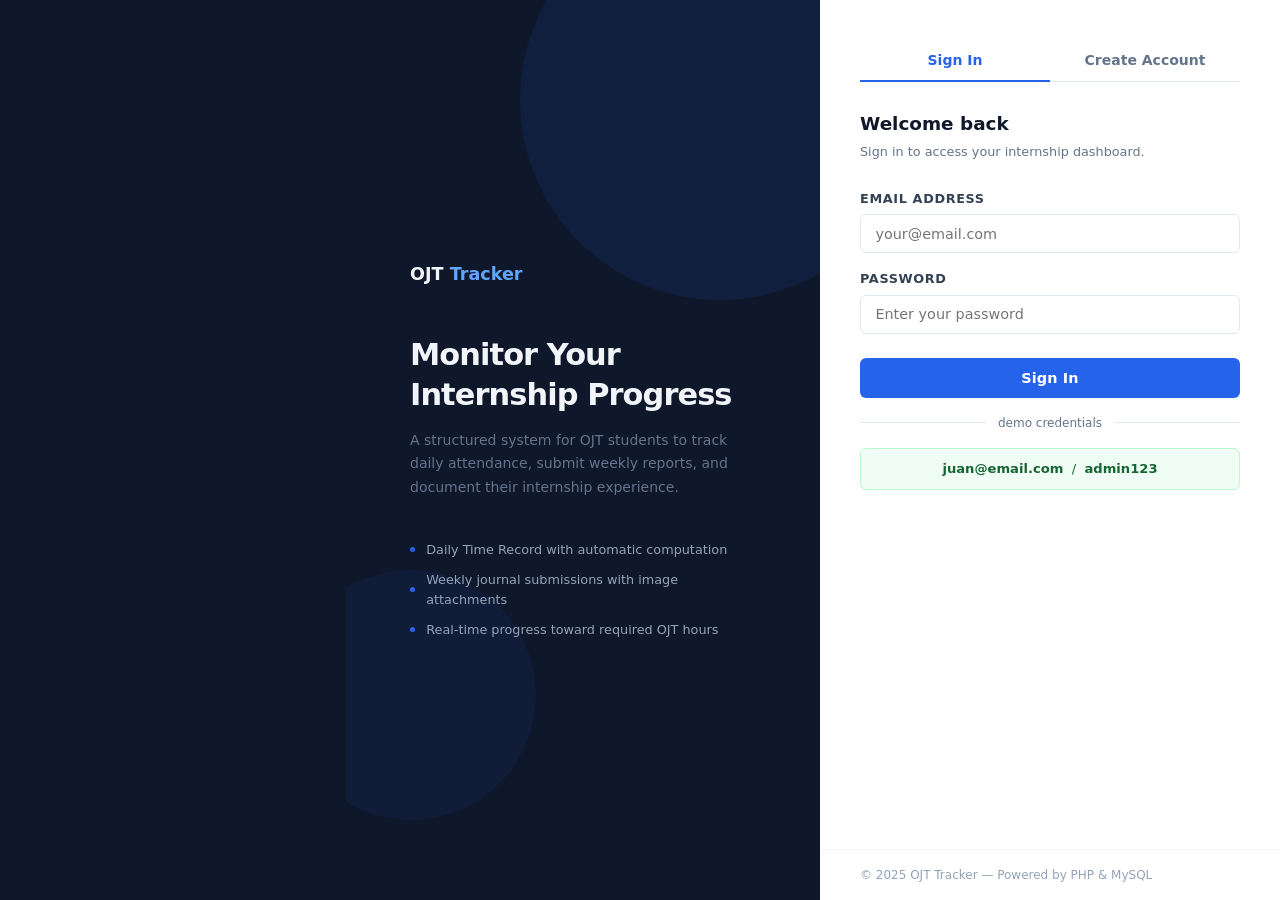
==== frontend/dashboard.html @ 7eb18fa3 "Initial commit" ====
<!DOCTYPE html>
<html lang="en">
<head>
  <meta charset="UTF-8"/>
  <meta name="viewport" content="width=device-width, initial-scale=1.0"/>
  <title>OJT Tracker — Dashboard</title>
  <link rel="stylesheet" href="css/style.css"/>
</head>
<body>

<div class="sidebar-overlay" id="sidebar-overlay" onclick="closeSidebar()"></div>
<div class="topbar">
  <span class="topbar-logo">OJT Tracker</span>
  <button class="hamburger" onclick="openSidebar()">&#9776;</button>
</div>

<div class="layout">
  <aside class="sidebar" id="sidebar">
    <div class="sidebar-logo">OJT <span>Tracker</span></div>

    <div class="nav-section-label">Main Menu</div>
    <nav>
      <a href="dashboard.html" class="nav-link active">
        <svg class="nav-icon-svg" viewBox="0 0 24 24"><rect x="3" y="3" width="7" height="7"/><rect x="14" y="3" width="7" height="7"/><rect x="14" y="14" width="7" height="7"/><rect x="3" y="14" width="7" height="7"/></svg>
        Dashboard
      </a>
      <a href="dtr.html" class="nav-link">
        <svg class="nav-icon-svg" viewBox="0 0 24 24"><circle cx="12" cy="12" r="9"/><polyline points="12 7 12 12 15.5 12"/></svg>
        Daily Time Record
      </a>
      <a href="reports.html" class="nav-link">
        <svg class="nav-icon-svg" viewBox="0 0 24 24"><path d="M14 2H6a2 2 0 0 0-2 2v16a2 2 0 0 0 2 2h12a2 2 0 0 0 2-2V8z"/><polyline points="14 2 14 8 20 8"/><line x1="16" y1="13" x2="8" y2="13"/><line x1="16" y1="17" x2="8" y2="17"/></svg>
        Weekly Reports
      </a>
    </nav>

    <div class="nav-section-label" style="margin-top:0.5rem;">Account</div>
    <nav>
      <a href="settings.html" class="nav-link">
        <svg class="nav-icon-svg" viewBox="0 0 24 24"><circle cx="12" cy="12" r="3"/><path d="M19.4 15a1.65 1.65 0 0 0 .33 1.82l.06.06a2 2 0 0 1-2.83 2.83l-.06-.06a1.65 1.65 0 0 0-1.82-.33 1.65 1.65 0 0 0-1 1.51V21a2 2 0 0 1-4 0v-.09A1.65 1.65 0 0 0 9 19.4a1.65 1.65 0 0 0-1.82.33l-.06.06a2 2 0 0 1-2.83-2.83l.06-.06A1.65 1.65 0 0 0 4.68 15a1.65 1.65 0 0 0-1.51-1H3a2 2 0 0 1 0-4h.09A1.65 1.65 0 0 0 4.6 9a1.65 1.65 0 0 0-.33-1.82l-.06-.06a2 2 0 0 1 2.83-2.83l.06.06A1.65 1.65 0 0 0 9 4.68a1.65 1.65 0 0 0 1-1.51V3a2 2 0 0 1 4 0v.09a1.65 1.65 0 0 0 1 1.51 1.65 1.65 0 0 0 1.82-.33l.06-.06a2 2 0 0 1 2.83 2.83l-.06.06A1.65 1.65 0 0 0 19.4 9a1.65 1.65 0 0 0 1.51 1H21a2 2 0 0 1 0 4h-.09a1.65 1.65 0 0 0-1.51 1z"/></svg>
        Settings
      </a>
    </nav>

    <div class="sidebar-footer">
      <div class="sidebar-user">
        <div class="sidebar-avatar" id="sidebar-avatar">J</div>
        <div class="sidebar-user-info">
          <div class="sidebar-user-name" id="sidebar-name">Loading...</div>
          <div class="sidebar-user-role">OJT Student</div>
        </div>
      </div>
      <button class="btn btn-ghost btn-sm full-width" onclick="logoutUser()">Sign Out</button>
    </div>
  </aside>

  <main class="main">
    <div class="page-header">
      <div class="page-header-left">
        <div class="breadcrumb">Home <span class="breadcrumb-sep"> / </span><span>Dashboard</span></div>
        <h1>Dashboard</h1>
        <p>Welcome back, <span id="dash-name"></span>. Here is your internship overview.</p>
      </div>
    </div>

    <div class="cards-grid">
      <div class="card stat-card stat-card-1">
        <div class="stat-icon-wrap stat-icon-1">
          <svg width="18" height="18" viewBox="0 0 24 24" fill="none" stroke="currentColor" stroke-width="2" stroke-linecap="round" stroke-linejoin="round"><path d="M3 9l9-7 9 7v11a2 2 0 0 1-2 2H5a2 2 0 0 1-2-2z"/><polyline points="9 22 9 12 15 12 15 22"/></svg>
        </div>
        <div class="stat-label">Company</div>
        <div class="stat-value" id="dash-company" style="font-size:0.95rem; margin-top:0.15rem; font-weight:600;">—</div>
      </div>
      <div class="card stat-card stat-card-2">
        <div class="stat-icon-wrap stat-icon-2">
          <svg width="18" height="18" viewBox="0 0 24 24" fill="none" stroke="currentColor" stroke-width="2" stroke-linecap="round" stroke-linejoin="round"><circle cx="12" cy="12" r="9"/><polyline points="12 7 12 12 15.5 12"/></svg>
        </div>
        <div class="stat-label">Hours Rendered</div>
        <div class="stat-value" id="dash-hours">0</div>
        <div class="stat-sub">hours completed</div>
      </div>
      <div class="card stat-card stat-card-3">
        <div class="stat-icon-wrap stat-icon-3">
          <svg width="18" height="18" viewBox="0 0 24 24" fill="none" stroke="currentColor" stroke-width="2" stroke-linecap="round" stroke-linejoin="round"><path d="M22 11.08V12a10 10 0 1 1-5.93-9.14"/><polyline points="22 4 12 14.01 9 11.01"/></svg>
        </div>
        <div class="stat-label">Required Hours</div>
        <div class="stat-value" id="dash-required">—</div>
        <div class="stat-sub">total OJT hours</div>
      </div>
      <div class="card stat-card stat-card-4">
        <div class="stat-icon-wrap stat-icon-4">
          <svg width="18" height="18" viewBox="0 0 24 24" fill="none" stroke="currentColor" stroke-width="2" stroke-linecap="round" stroke-linejoin="round"><path d="M14 2H6a2 2 0 0 0-2 2v16a2 2 0 0 0 2 2h12a2 2 0 0 0 2-2V8z"/><polyline points="14 2 14 8 20 8"/></svg>
        </div>
        <div class="stat-label">Reports Submitted</div>
        <div class="stat-value" id="dash-reports">0</div>
        <div class="stat-sub">weekly journals</div>
      </div>
    </div>

    <div class="card" style="margin-bottom:1.25rem;">
      <div class="card-header">
        <div class="card-title">Internship Progress</div>
        <span class="badge badge-primary" id="progress-badge">0%</span>
      </div>
      <div class="progress-wrap">
        <div class="progress-label-row">
          <span id="progress-label-left">0 hours rendered</span>
          <span id="progress-label-right">Target: — hrs</span>
        </div>
        <div class="progress-bar-bg">
          <div class="progress-bar-fill" id="progress-bar" style="width:0%"></div>
        </div>
      </div>
    </div>

    <div class="card">
      <div class="card-header">
        <div class="card-title">Recent Attendance</div>
        <a href="dtr.html" class="btn btn-outline btn-sm">View All Records</a>
      </div>
      <div class="table-wrap">
        <table class="table">
          <thead>
            <tr><th>Date</th><th>Time In</th><th>Time Out</th><th>Total Hours</th></tr>
          </thead>
          <tbody id="recent-dtr">
            <tr><td colspan="4"><div class="empty-state"><p>No attendance records found.</p></div></td></tr>
          </tbody>
        </table>
      </div>
    </div>
  </main>
</div>

<script src="js/auth.js"></script>
<script>
  const user = getUser();
  document.getElementById('sidebar-name').textContent   = user.name;
  document.getElementById('dash-name').textContent      = user.name;
  document.getElementById('sidebar-avatar').textContent = user.name.charAt(0).toUpperCase();

  const settings = JSON.parse(localStorage.getItem('ojt_settings') || '{}');
  const reqHours = settings.required_hours || user.required_hours || 600;
  const company  = settings.company        || user.company        || '—';

  document.getElementById('dash-company').textContent         = company;
  document.getElementById('dash-required').textContent        = reqHours;
  document.getElementById('progress-label-right').textContent = `Target: ${reqHours} hrs`;

  fetch(`${API}/dtr/get_records.php?user_id=${user.id}`)
    .then(r => r.json()).then(data => {
      const records = data.records || [];
      const total   = records.reduce((s, r) => s + parseFloat(r.total_hours || 0), 0);
      const pct     = Math.min((total / reqHours) * 100, 100).toFixed(1);

      document.getElementById('dash-hours').textContent          = total.toFixed(1);
      document.getElementById('progress-bar').style.width        = pct + '%';
      document.getElementById('progress-badge').textContent      = pct + '%';
      document.getElementById('progress-label-left').textContent = `${total.toFixed(1)} hrs rendered`;

      const recent = records.slice(0, 5);
      if (!recent.length) return;
      document.getElementById('recent-dtr').innerHTML = recent.map(r => `
        <tr>
          <td>${r.date}</td>
          <td>${r.time_in  || '—'}</td>
          <td>${r.time_out || '—'}</td>
          <td>${r.total_hours ? `<span class="badge badge-success">${parseFloat(r.total_hours).toFixed(2)} hrs</span>` : `<span class="badge badge-warning">In Progress</span>`}</td>
        </tr>`).join('');
    });

  fetch(`${API}/reports/get_reports.php?user_id=${user.id}`)
    .then(r => r.json()).then(data => {
      document.getElementById('dash-reports').textContent = (data.reports || []).length;
    });

  function openSidebar()  { document.getElementById('sidebar').classList.add('open'); document.getElementById('sidebar-overlay').classList.add('show'); }
  function closeSidebar() { document.getElementById('sidebar').classList.remove('open'); document.getElementById('sidebar-overlay').classList.remove('show'); }
</script>
</body>
</html>
---- frontend/css/style.css ----
/* ============================================================
   OJT TRACKER — Corporate Professional Theme
   Clean, minimal, enterprise-grade design
   ============================================================ */

/* ── Reset & Variables ── */
*, *::before, *::after { box-sizing: border-box; margin: 0; padding: 0; }

:root {
  /* Corporate color palette */
  --primary:        #2563eb;
  --primary-dark:   #1d4ed8;
  --primary-light:  #eff6ff;
  --primary-muted:  #bfdbfe;

  --success:        #16a34a;
  --success-light:  #f0fdf4;
  --danger:         #dc2626;
  --danger-light:   #fef2f2;
  --warning:        #d97706;
  --warning-light:  #fffbeb;

  /* Neutrals */
  --bg:             #f1f5f9;
  --card:           #ffffff;
  --text:           #0f172a;
  --text-secondary: #334155;
  --text-muted:     #64748b;
  --border:         #e2e8f0;
  --border-light:   #f1f5f9;

  /* Sidebar */
  --sidebar-bg:     #0f172a;
  --sidebar-hover:  #1e293b;
  --sidebar-active: #1e3a5f;
  --sidebar-width:  256px;

  /* Misc */
  --radius:         8px;
  --radius-sm:      6px;
  --radius-lg:      12px;
  --shadow-sm:      0 1px 3px rgba(0,0,0,0.08), 0 1px 2px rgba(0,0,0,0.04);
  --shadow:         0 4px 6px rgba(0,0,0,0.05), 0 1px 3px rgba(0,0,0,0.06);
  --shadow-md:      0 10px 15px rgba(0,0,0,0.07), 0 4px 6px rgba(0,0,0,0.05);
  --transition:     all 0.18s ease;
}

body {
  font-family: 'Segoe UI', system-ui, -apple-system, BlinkMacSystemFont, sans-serif;
  background: var(--bg);
  color: var(--text);
  min-height: 100vh;
  font-size: 14px;
  line-height: 1.5;
  -webkit-font-smoothing: antialiased;
}

/* ── Scrollbar ── */
::-webkit-scrollbar { width: 5px; height: 5px; }
::-webkit-scrollbar-track { background: transparent; }
::-webkit-scrollbar-thumb { background: #cbd5e1; border-radius: 99px; }
::-webkit-scrollbar-thumb:hover { background: #94a3b8; }

/* ── Animations ── */
@keyframes fadeIn {
  from { opacity: 0; transform: translateY(8px); }
  to   { opacity: 1; transform: translateY(0); }
}
@keyframes shimmer {
  0%   { background-position: -200% 0; }
  100% { background-position:  200% 0; }
}

.main { animation: fadeIn 0.25s ease both; }

/* ============================================================
   LOGIN / AUTH PAGE
   ============================================================ */
.login-page {
  display: flex;
  min-height: 100vh;
  background: #f8fafc;
}

/* Left branding panel */
.login-page::before {
  content: '';
  display: block;
  flex: 1;
  background: var(--sidebar-bg);
  min-height: 100vh;
  position: relative;
}

@media (max-width: 768px) {
  .login-page::before { display: none; }
}

.login-card {
  width: 100%;
  max-width: 460px;
  padding: 3rem 2.75rem;
  background: #fff;
  display: flex;
  flex-direction: column;
  justify-content: center;
  box-shadow: -4px 0 40px rgba(0,0,0,0.06);
  position: relative;
  z-index: 1;
}

.login-logo {
  font-size: 1.35rem;
  font-weight: 700;
  color: var(--text);
  letter-spacing: -0.02em;
  margin-bottom: 0.25rem;
}

.login-logo span {
  color: var(--primary);
}

.login-subtitle {
  font-size: 0.82rem;
  color: var(--text-muted);
  margin-bottom: 2.5rem;
  padding-bottom: 2rem;
  border-bottom: 1px solid var(--border);
}

.login-hint {
  margin-top: 1.25rem;
  font-size: 0.8rem;
  color: var(--text-muted);
  padding: 0.65rem 0.9rem;
  background: var(--bg);
  border-radius: var(--radius-sm);
  border: 1px solid var(--border);
  text-align: center;
}

/* ── Auth Tab Switcher ── */
.auth-tabs {
  display: flex;
  border-bottom: 1px solid var(--border);
  margin-bottom: 1.75rem;
}

.auth-tab {
  flex: 1;
  padding: 0.75rem 1rem;
  background: none;
  border: none;
  border-bottom: 2px solid transparent;
  margin-bottom: -1px;
  font-size: 0.875rem;
  font-weight: 600;
  color: var(--text-muted);
  cursor: pointer;
  transition: var(--transition);
  font-family: inherit;
}

.auth-tab:hover { color: var(--text); }
.auth-tab.active { color: var(--primary); border-bottom-color: var(--primary); }

/* ── Auth Panels ── */
.auth-panels { flex: 1; }
.auth-panel { display: none; animation: fadeIn 0.2s ease; }
.auth-panel.active { display: block; }

.auth-logo {
  margin-bottom: 1.75rem;
}
.auth-logo-title {
  font-size: 1.1rem;
  font-weight: 700;
  color: var(--text);
  letter-spacing: -0.01em;
}
.auth-logo-sub {
  font-size: 0.8rem;
  color: var(--text-muted);
  margin-top: 0.2rem;
}

/* ── Input Fields ── */
.input-field { margin-bottom: 1rem; }

.input-field label {
  display: block;
  font-size: 0.8rem;
  font-weight: 600;
  color: var(--text-secondary);
  margin-bottom: 0.4rem;
  text-transform: uppercase;
  letter-spacing: 0.05em;
}

.input-field input {
  width: 100%;
  padding: 0.65rem 0.9rem 0.65rem 2.5rem;
  border: 1px solid var(--border);
  border-radius: var(--radius-sm);
  font-size: 0.9rem;
  font-family: inherit;
  color: var(--text);
  background: #fff;
  outline: none;
  transition: var(--transition);
}

.input-field input:focus {
  border-color: var(--primary);
  box-shadow: 0 0 0 3px rgba(37,99,235,0.08);
}

.input-field .field-icon {
  position: absolute;
  left: 0.75rem;
  bottom: 0.72rem;
  font-size: 0.9rem;
  color: #94a3b8;
  pointer-events: none;
}

.field-row {
  display: grid;
  grid-template-columns: 1fr 1fr;
  gap: 0.75rem;
}

.btn-auth {
  width: 100%;
  padding: 0.75rem;
  background: var(--primary);
  color: #fff;
  border: none;
  border-radius: var(--radius-sm);
  font-size: 0.9rem;
  font-weight: 600;
  font-family: inherit;
  cursor: pointer;
  margin-top: 0.5rem;
  transition: var(--transition);
  letter-spacing: 0.01em;
}

.btn-auth:hover { background: var(--primary-dark); }
.btn-auth:active { transform: scale(0.99); }

/* Password strength */
.strength-bar { display: flex; gap: 3px; margin-top: 6px; }
.strength-seg { flex: 1; height: 3px; background: var(--border); border-radius: 99px; transition: background 0.3s; }
.strength-seg.weak   { background: var(--danger); }
.strength-seg.fair   { background: var(--warning); }
.strength-seg.good   { background: #2dd4bf; }
.strength-seg.strong { background: var(--success); }
.strength-label { font-size: 0.72rem; color: var(--text-muted); margin-top: 4px; }

/* Auth alerts */
.auth-alert { padding: 0.65rem 0.9rem; border-radius: var(--radius-sm); font-size: 0.85rem; margin-bottom: 1rem; display: none; border: 1px solid; }
.auth-alert.show { display: block; }
.auth-alert.error   { background: var(--danger-light);  color: #991b1b; border-color: #fecaca; }
.auth-alert.success { background: var(--success-light); color: #166534; border-color: #bbf7d0; }

.auth-divider {
  display: flex; align-items: center; gap: 0.75rem;
  font-size: 0.75rem; color: var(--text-muted); margin: 1rem 0;
}
.auth-divider::before, .auth-divider::after { content: ''; flex: 1; height: 1px; background: var(--border); }

.demo-hint {
  background: #f0fdf4;
  border: 1px solid #bbf7d0;
  border-radius: var(--radius-sm);
  padding: 0.65rem 1rem;
  font-size: 0.82rem;
  color: #166534;
  text-align: center;
}

.auth-footer {
  padding: 1.25rem 2.75rem;
  font-size: 0.75rem;
  color: var(--text-muted);
  border-top: 1px solid var(--border);
  margin-top: auto;
}

/* ============================================================
   LAYOUT
   ============================================================ */
.layout { display: flex; min-height: 100vh; }

/* ============================================================
   SIDEBAR
   ============================================================ */
.sidebar {
  width: var(--sidebar-width);
  background: var(--sidebar-bg);
  display: flex;
  flex-direction: column;
  padding: 0;
  position: fixed;
  top: 0; left: 0;
  height: 100vh;
  z-index: 100;
  transition: var(--transition);
  border-right: 1px solid #1e293b;
}

.sidebar-logo {
  padding: 1.25rem 1.5rem;
  border-bottom: 1px solid #1e293b;
  font-size: 1rem;
  font-weight: 700;
  color: #f1f5f9;
  letter-spacing: -0.01em;
  white-space: nowrap;
  overflow: hidden;
}

.sidebar-logo span {
  color: #60a5fa;
}

.nav-section-label {
  padding: 1.25rem 1.5rem 0.4rem;
  font-size: 0.68rem;
  font-weight: 700;
  text-transform: uppercase;
  letter-spacing: 0.1em;
  color: #475569;
}

nav { padding: 0 0.75rem; }

.nav-link {
  display: flex;
  align-items: center;
  gap: 0.75rem;
  padding: 0.6rem 0.75rem;
  border-radius: var(--radius-sm);
  color: #94a3b8;
  text-decoration: none;
  margin-bottom: 1px;
  font-size: 0.875rem;
  font-weight: 500;
  transition: var(--transition);
}

.nav-link:hover {
  background: var(--sidebar-hover);
  color: #e2e8f0;
}

.nav-link.active {
  background: var(--sidebar-active);
  color: #eff6ff;
  font-weight: 600;
}

.nav-link.active .nav-icon-svg path,
.nav-link.active .nav-icon-svg rect,
.nav-link.active .nav-icon-svg circle { stroke: #60a5fa; }

.nav-icon {
  width: 18px;
  text-align: center;
  font-size: 0.95rem;
  flex-shrink: 0;
  opacity: 0.8;
}

/* SVG nav icons */
.nav-icon-svg {
  width: 16px;
  height: 16px;
  flex-shrink: 0;
  stroke: #64748b;
  fill: none;
  stroke-width: 1.8;
  stroke-linecap: round;
  stroke-linejoin: round;
  transition: var(--transition);
}

.nav-link:hover .nav-icon-svg { stroke: #94a3b8; }
.nav-link.active .nav-icon-svg { stroke: #60a5fa; }

.sidebar-footer {
  margin-top: auto;
  border-top: 1px solid #1e293b;
  padding: 1rem 0.75rem;
}

.sidebar-user {
  display: flex;
  align-items: center;
  gap: 0.75rem;
  padding: 0.5rem 0.5rem 0.75rem;
}

.sidebar-avatar {
  width: 32px; height: 32px;
  background: var(--primary);
  border-radius: var(--radius-sm);
  display: flex;
  align-items: center;
  justify-content: center;
  font-weight: 700;
  font-size: 0.8rem;
  color: #fff;
  flex-shrink: 0;
}

.sidebar-user-info { flex: 1; overflow: hidden; }
.sidebar-user-name { font-size: 0.82rem; font-weight: 600; color: #e2e8f0; white-space: nowrap; overflow: hidden; text-overflow: ellipsis; }
.sidebar-user-role { font-size: 0.7rem; color: #475569; margin-top: 1px; }

/* ============================================================
   MAIN CONTENT
   ============================================================ */
.main {
  margin-left: var(--sidebar-width);
  padding: 2rem 2.5rem;
  flex: 1;
  min-height: 100vh;
}

/* ── Page Header ── */
.page-header {
  display: flex;
  justify-content: space-between;
  align-items: flex-start;
  margin-bottom: 1.75rem;
  gap: 1rem;
  flex-wrap: wrap;
}

.page-header-left h1 {
  font-size: 1.4rem;
  font-weight: 700;
  color: var(--text);
  letter-spacing: -0.02em;
  line-height: 1.25;
}

.page-header-left p {
  color: var(--text-muted);
  font-size: 0.875rem;
  margin-top: 0.25rem;
}

.breadcrumb {
  display: flex;
  align-items: center;
  gap: 0.4rem;
  font-size: 0.78rem;
  color: var(--text-muted);
  margin-bottom: 0.35rem;
}

.breadcrumb::after {
  content: '';
}

.breadcrumb span {
  color: var(--primary);
  font-weight: 500;
}

.breadcrumb-sep { color: #cbd5e1; }

/* ============================================================
   CARDS
   ============================================================ */
.card {
  background: var(--card);
  border-radius: var(--radius);
  padding: 1.5rem;
  box-shadow: var(--shadow-sm);
  border: 1px solid var(--border);
  transition: var(--transition);
}

.card-header {
  display: flex;
  justify-content: space-between;
  align-items: center;
  margin-bottom: 1.25rem;
  padding-bottom: 1rem;
  border-bottom: 1px solid var(--border-light);
}

.card-title {
  font-size: 0.875rem;
  font-weight: 700;
  color: var(--text);
  text-transform: uppercase;
  letter-spacing: 0.04em;
}

/* ── Stat Cards ── */
.cards-grid {
  display: grid;
  grid-template-columns: repeat(auto-fit, minmax(200px, 1fr));
  gap: 1rem;
  margin-bottom: 1.5rem;
}

.stat-card {
  padding: 1.25rem 1.5rem;
  position: relative;
  animation: fadeIn 0.3s ease both;
}

.stat-card:nth-child(1) { animation-delay: 0.04s; }
.stat-card:nth-child(2) { animation-delay: 0.08s; }
.stat-card:nth-child(3) { animation-delay: 0.12s; }
.stat-card:nth-child(4) { animation-delay: 0.16s; }

.stat-icon-wrap {
  width: 36px; height: 36px;
  border-radius: var(--radius-sm);
  display: flex;
  align-items: center;
  justify-content: center;
  margin-bottom: 1rem;
  font-size: 1rem;
}

/* Clean, subtle icon backgrounds */
.stat-icon-1 { background: #eff6ff; color: var(--primary); }
.stat-icon-2 { background: #f0fdf4; color: var(--success); }
.stat-icon-3 { background: #fffbeb; color: var(--warning); }
.stat-icon-4 { background: #f5f3ff; color: #7c3aed; }

.stat-label {
  font-size: 0.75rem;
  color: var(--text-muted);
  font-weight: 600;
  text-transform: uppercase;
  letter-spacing: 0.05em;
  margin-bottom: 0.35rem;
}

.stat-value {
  font-size: 1.5rem;
  font-weight: 700;
  color: var(--text);
  letter-spacing: -0.02em;
  line-height: 1;
}

.stat-sub {
  font-size: 0.75rem;
  color: var(--text-muted);
  margin-top: 0.3rem;
}

/* ── Top border accent on stat cards ── */
.stat-card-1 { border-top: 3px solid #2563eb; }
.stat-card-2 { border-top: 3px solid #16a34a; }
.stat-card-3 { border-top: 3px solid #d97706; }
.stat-card-4 { border-top: 3px solid #7c3aed; }

/* ── Progress ── */
.progress-wrap { margin-top: 0.25rem; }
.progress-label-row { display: flex; justify-content: space-between; font-size: 0.8rem; color: var(--text-muted); margin-bottom: 0.6rem; }
.progress-bar-bg { background: var(--border); border-radius: 999px; height: 8px; overflow: hidden; }
.progress-bar-fill {
  height: 100%;
  border-radius: 999px;
  background: var(--primary);
  transition: width 0.7s ease;
}

/* ============================================================
   FORMS
   ============================================================ */
.form-group { margin-bottom: 1.1rem; }

.form-group label {
  display: block;
  margin-bottom: 0.4rem;
  font-weight: 600;
  font-size: 0.8rem;
  color: var(--text-secondary);
  text-transform: uppercase;
  letter-spacing: 0.04em;
}

.form-group input,
.form-group textarea,
.form-group select {
  width: 100%;
  padding: 0.6rem 0.875rem;
  border: 1px solid var(--border);
  border-radius: var(--radius-sm);
  font-size: 0.9rem;
  font-family: inherit;
  color: var(--text);
  background: #fff;
  outline: none;
  transition: var(--transition);
}

.form-group input:focus,
.form-group textarea:focus,
.form-group select:focus {
  border-color: var(--primary);
  box-shadow: 0 0 0 3px rgba(37,99,235,0.08);
}

.form-group textarea { resize: vertical; min-height: 100px; line-height: 1.6; }
.form-row { display: grid; grid-template-columns: 1fr 1fr; gap: 1rem; }

.input-wrap { position: relative; }
.input-wrap input { padding-left: 2.5rem; }
.input-icon { position: absolute; left: 0.8rem; top: 50%; transform: translateY(-50%); font-size: 0.9rem; color: #94a3b8; pointer-events: none; }

/* ============================================================
   BUTTONS
   ============================================================ */
.btn {
  display: inline-flex;
  align-items: center;
  justify-content: center;
  gap: 0.4rem;
  padding: 0.55rem 1.1rem;
  border: 1px solid transparent;
  border-radius: var(--radius-sm);
  cursor: pointer;
  font-size: 0.85rem;
  font-weight: 600;
  font-family: inherit;
  transition: var(--transition);
  white-space: nowrap;
  letter-spacing: 0.01em;
}

.btn:active { transform: scale(0.98); }

.btn-primary {
  background: var(--primary);
  color: #fff;
  border-color: var(--primary);
}
.btn-primary:hover { background: var(--primary-dark); border-color: var(--primary-dark); }

.btn-success {
  background: var(--success);
  color: #fff;
  border-color: var(--success);
}
.btn-success:hover { background: #15803d; }

.btn-danger {
  background: var(--danger);
  color: #fff;
  border-color: var(--danger);
}
.btn-danger:hover { background: #b91c1c; }

.btn-outline {
  background: #fff;
  border-color: var(--border);
  color: var(--text-secondary);
}
.btn-outline:hover { border-color: #94a3b8; background: var(--bg); }

.btn-ghost {
  background: rgba(255,255,255,0.08);
  color: #94a3b8;
  border-color: rgba(255,255,255,0.1);
}
.btn-ghost:hover { background: rgba(255,255,255,0.14); color: #e2e8f0; }

.btn-sm  { padding: 0.35rem 0.75rem; font-size: 0.775rem; }
.btn-lg  { padding: 0.7rem 1.5rem; font-size: 0.9rem; }
.full-width { width: 100%; }

/* ============================================================
   ALERTS
   ============================================================ */
.alert {
  padding: 0.7rem 1rem;
  border-radius: var(--radius-sm);
  margin-bottom: 1rem;
  font-size: 0.85rem;
  font-weight: 500;
  border: 1px solid;
  animation: fadeIn 0.2s ease;
}

.alert-success { background: var(--success-light); color: #166534; border-color: #bbf7d0; }
.alert-error   { background: var(--danger-light);  color: #991b1b; border-color: #fecaca; }
.alert-info    { background: var(--primary-light); color: #1e40af; border-color: var(--primary-muted); }
.hidden        { display: none !important; }

/* ============================================================
   DTR PAGE
   ============================================================ */
.dtr-hero {
  background: var(--sidebar-bg);
  border-radius: var(--radius);
  padding: 2.5rem 2rem;
  color: #fff;
  text-align: center;
  margin-bottom: 1.5rem;
  border: 1px solid #1e293b;
  position: relative;
  overflow: hidden;
}

/* Subtle grid pattern */
.dtr-hero::before {
  content: '';
  position: absolute;
  inset: 0;
  background-image:
    linear-gradient(rgba(255,255,255,0.03) 1px, transparent 1px),
    linear-gradient(90deg, rgba(255,255,255,0.03) 1px, transparent 1px);
  background-size: 32px 32px;
}

.dtr-date {
  font-size: 0.82rem;
  color: #64748b;
  margin-bottom: 0.5rem;
  text-transform: uppercase;
  letter-spacing: 0.06em;
  position: relative;
  z-index: 1;
}

.dtr-clock {
  font-size: 3.5rem;
  font-weight: 700;
  letter-spacing: -2px;
  font-variant-numeric: tabular-nums;
  line-height: 1;
  margin-bottom: 1.5rem;
  color: #f1f5f9;
  position: relative;
  z-index: 1;
}

.dtr-buttons {
  display: flex;
  gap: 0.75rem;
  justify-content: center;
  position: relative;
  z-index: 1;
}

.btn-in {
  background: #166534;
  color: #dcfce7;
  border-color: #166534;
  padding: 0.65rem 2rem;
  font-size: 0.9rem;
}
.btn-in:hover { background: #15803d; border-color: #15803d; }

.btn-out {
  background: #991b1b;
  color: #fee2e2;
  border-color: #991b1b;
  padding: 0.65rem 2rem;
  font-size: 0.9rem;
}
.btn-out:hover { background: #b91c1c; border-color: #b91c1c; }

/* Collapsible */
.collapsible { overflow: hidden; transition: max-height 0.3s ease; max-height: 0; }
.collapsible.open { max-height: 600px; }

/* ============================================================
   TABLES
   ============================================================ */
.table-wrap { overflow-x: auto; }

.table {
  width: 100%;
  border-collapse: collapse;
}

.table thead tr {
  background: var(--bg);
  border-bottom: 1px solid var(--border);
}

.table th {
  padding: 0.7rem 1rem;
  text-align: left;
  font-size: 0.72rem;
  font-weight: 700;
  text-transform: uppercase;
  letter-spacing: 0.07em;
  color: var(--text-muted);
  white-space: nowrap;
}

.table td {
  padding: 0.85rem 1rem;
  border-bottom: 1px solid var(--border-light);
  font-size: 0.875rem;
  color: var(--text-secondary);
}

.table tbody tr:hover td { background: #fafcff; }
.table tbody tr:last-child td { border-bottom: none; }

/* ============================================================
   BADGES
   ============================================================ */
.badge {
  display: inline-flex;
  align-items: center;
  gap: 0.25rem;
  padding: 0.2rem 0.6rem;
  border-radius: 4px;
  font-size: 0.72rem;
  font-weight: 600;
  letter-spacing: 0.02em;
}

.badge-primary { background: #eff6ff; color: #1d4ed8; }
.badge-success { background: #f0fdf4; color: #166534; }
.badge-warning { background: #fffbeb; color: #92400e; }
.badge-danger  { background: #fef2f2; color: #991b1b; }
.badge-muted   { background: #f1f5f9; color: var(--text-muted); }

/* ============================================================
   WEEKLY REPORTS
   ============================================================ */
.report-card {
  margin-bottom: 1rem;
  animation: fadeIn 0.3s ease both;
  border-left: 3px solid var(--primary);
}

.report-header {
  display: flex;
  justify-content: space-between;
  align-items: flex-start;
  margin-bottom: 0.75rem;
  flex-wrap: wrap;
  gap: 0.5rem;
}

.report-title {
  font-size: 0.95rem;
  font-weight: 700;
  color: var(--text);
}

.report-body {
  color: var(--text-muted);
  line-height: 1.7;
  font-size: 0.875rem;
  margin-bottom: 1rem;
}

/* ── File Upload ── */
.file-upload-area {
  border: 1px dashed #cbd5e1;
  border-radius: var(--radius-sm);
  padding: 1.5rem;
  text-align: center;
  cursor: pointer;
  transition: var(--transition);
  background: var(--bg);
}

.file-upload-area:hover {
  border-color: var(--primary);
  background: var(--primary-light);
}

.file-upload-area input[type="file"] { display: none; }
.file-upload-icon { font-size: 1.5rem; margin-bottom: 0.5rem; opacity: 0.5; }
.file-upload-text { font-size: 0.82rem; color: var(--text-muted); }
.file-upload-text strong { color: var(--primary); }

/* ── Image Previews ── */
.image-preview-grid { display: flex; flex-wrap: wrap; gap: 0.5rem; margin-top: 0.75rem; }
.image-preview-grid img {
  width: 80px; height: 80px;
  object-fit: cover;
  border-radius: var(--radius-sm);
  border: 1px solid var(--border);
  cursor: pointer;
  transition: var(--transition);
}
.image-preview-grid img:hover { border-color: var(--primary); box-shadow: 0 0 0 2px rgba(37,99,235,0.15); }

/* ============================================================
   SETTINGS PAGE
   ============================================================ */
.settings-section-title {
  font-size: 0.72rem;
  font-weight: 700;
  text-transform: uppercase;
  letter-spacing: 0.08em;
  color: var(--text-muted);
  margin-bottom: 1rem;
  display: flex;
  align-items: center;
  gap: 0.75rem;
}
.settings-section-title::after { content: ''; flex: 1; height: 1px; background: var(--border); }

.settings-item {
  display: flex;
  align-items: center;
  justify-content: space-between;
  padding: 1rem 0;
  border-bottom: 1px solid var(--border-light);
  gap: 1rem;
  flex-wrap: wrap;
}

.settings-item:last-child { border-bottom: none; }
.settings-item-label { font-weight: 600; font-size: 0.875rem; color: var(--text); }
.settings-item-desc { font-size: 0.78rem; color: var(--text-muted); margin-top: 0.15rem; }
.settings-item-control { min-width: 220px; }

/* ============================================================
   MODAL (Lightbox)
   ============================================================ */
.modal-overlay {
  position: fixed;
  inset: 0;
  background: rgba(0,0,0,0.8);
  z-index: 1000;
  display: flex;
  align-items: center;
  justify-content: center;
  cursor: pointer;
  animation: fadeIn 0.15s ease;
}

.modal-img {
  max-width: 90vw;
  max-height: 90vh;
  border-radius: var(--radius);
  box-shadow: 0 25px 50px rgba(0,0,0,0.5);
}

/* ============================================================
   EMPTY STATES
   ============================================================ */
.empty-state {
  text-align: center;
  padding: 3rem 2rem;
  color: var(--text-muted);
}

.empty-state-icon { font-size: 2rem; margin-bottom: 0.75rem; opacity: 0.3; }
.empty-state h3 { font-size: 0.9rem; font-weight: 600; color: var(--text-secondary); margin-bottom: 0.4rem; }
.empty-state p { font-size: 0.82rem; }

/* ============================================================
   MISC
   ============================================================ */
.divider {
  display: flex; align-items: center; gap: 0.75rem;
  margin: 1rem 0; color: var(--text-muted); font-size: 0.78rem;
}
.divider::before, .divider::after { content: ''; flex: 1; height: 1px; background: var(--border); }

/* ============================================================
   TOPBAR (Mobile)
   ============================================================ */
.topbar {
  display: none;
  align-items: center;
  justify-content: space-between;
  padding: 0.875rem 1.25rem;
  background: var(--sidebar-bg);
  border-bottom: 1px solid #1e293b;
  position: sticky;
  top: 0;
  z-index: 50;
}

.topbar-logo { font-weight: 700; font-size: 0.95rem; color: #f1f5f9; }

.hamburger {
  background: none;
  border: none;
  cursor: pointer;
  color: #94a3b8;
  font-size: 1.3rem;
  line-height: 1;
  padding: 0.25rem;
}

/* ============================================================
   RESPONSIVE
   ============================================================ */
@media (max-width: 960px) {
  .main { margin-left: 0; padding: 1.25rem; }
  .topbar { display: flex; }

  .sidebar {
    transform: translateX(-100%);
    transition: transform 0.25s ease;
  }
  .sidebar.open { transform: translateX(0); }

  .sidebar-overlay {
    display: none;
    position: fixed;
    inset: 0;
    background: rgba(0,0,0,0.5);
    z-index: 99;
  }
  .sidebar-overlay.show { display: block; }
}

@media (max-width: 640px) {
  .form-row { grid-template-columns: 1fr; }
  .cards-grid { grid-template-columns: 1fr 1fr; }
  .dtr-clock { font-size: 2.5rem; letter-spacing: -1px; }
  .dtr-buttons { flex-direction: column; align-items: center; }
  .btn-in, .btn-out { width: 200px; }
  .page-header { flex-direction: column; align-items: flex-start; }
  .settings-item { flex-direction: column; align-items: flex-start; }
  .settings-item-control { width: 100%; min-width: unset; }
  .field-row { grid-template-columns: 1fr; }
  .login-card { padding: 2rem 1.5rem; }
}
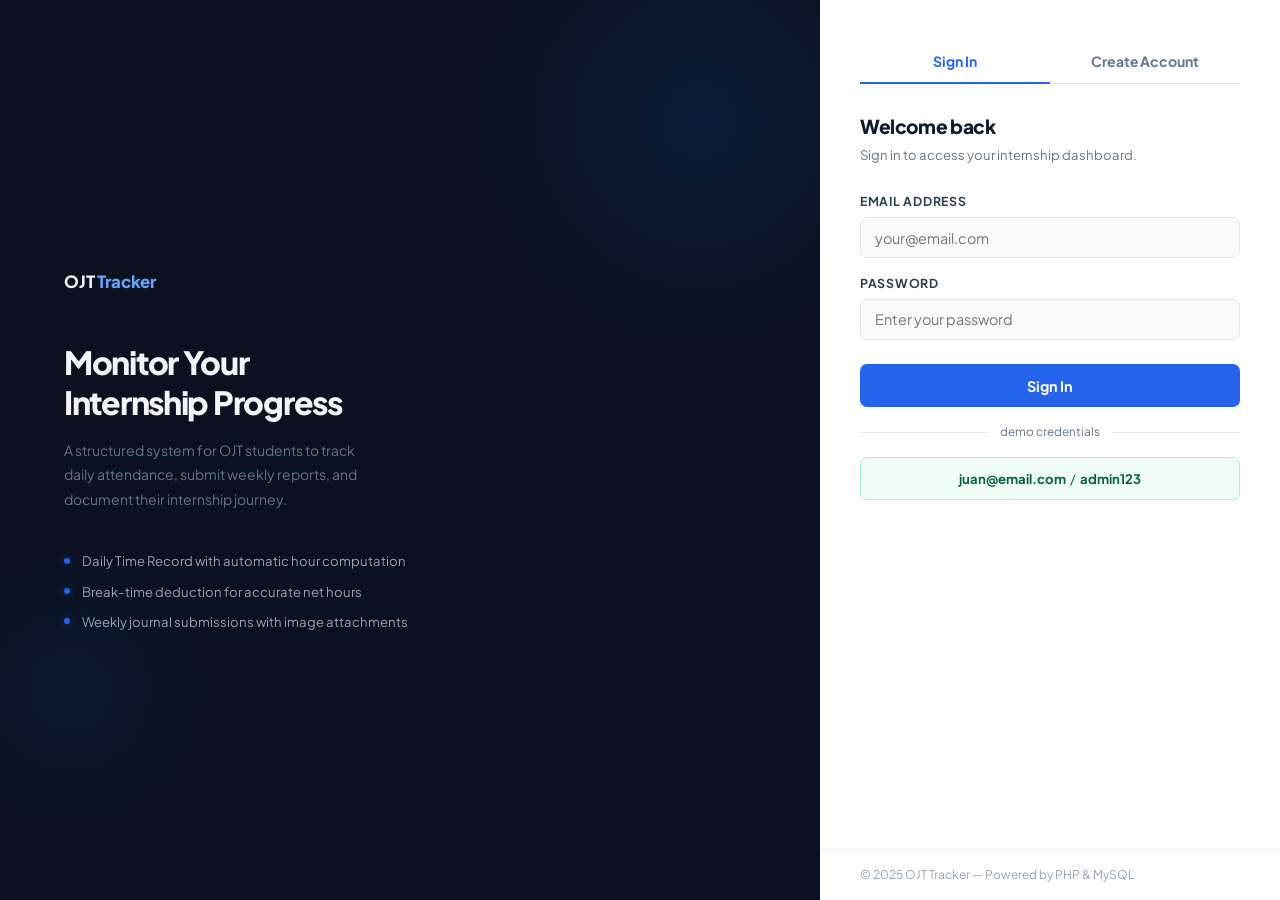
==== commit 690445cc: "feat(Major Update): Added Edit and Delete functions for DTR and Reports |" ====
--- a/frontend/dashboard.html
+++ b/frontend/dashboard.html
@@ -10,7 +10,7 @@
 
 <div class="sidebar-overlay" id="sidebar-overlay" onclick="closeSidebar()"></div>
 <div class="topbar">
-  <span class="topbar-logo">OJT Tracker</span>
+  <span class="topbar-logo">OJT <span style="color:#60a5fa;">Tracker</span></span>
   <button class="hamburger" onclick="openSidebar()">&#9776;</button>
 </div>
 
@@ -59,8 +59,12 @@
       <div class="page-header-left">
         <div class="breadcrumb">Home <span class="breadcrumb-sep"> / </span><span>Dashboard</span></div>
         <h1>Dashboard</h1>
-        <p>Welcome back, <span id="dash-name"></span>. Here is your internship overview.</p>
-      </div>
+        <p>Welcome back, <strong id="dash-name"></strong>. Here's your internship overview.</p>
+      </div>
+      <a href="dtr.html" class="btn btn-primary btn-sm" style="margin-top:0.25rem;">
+        <svg width="12" height="12" viewBox="0 0 24 24" fill="none" stroke="currentColor" stroke-width="2.5" stroke-linecap="round" stroke-linejoin="round"><circle cx="12" cy="12" r="10"/><polyline points="12 8 12 12 14 14"/></svg>
+        Record Attendance
+      </a>
     </div>
 
     <div class="cards-grid">
@@ -69,7 +73,7 @@
           <svg width="18" height="18" viewBox="0 0 24 24" fill="none" stroke="currentColor" stroke-width="2" stroke-linecap="round" stroke-linejoin="round"><path d="M3 9l9-7 9 7v11a2 2 0 0 1-2 2H5a2 2 0 0 1-2-2z"/><polyline points="9 22 9 12 15 12 15 22"/></svg>
         </div>
         <div class="stat-label">Company</div>
-        <div class="stat-value" id="dash-company" style="font-size:0.95rem; margin-top:0.15rem; font-weight:600;">—</div>
+        <div class="stat-value" id="dash-company" style="font-size:1rem; margin-top:0.15rem;">—</div>
       </div>
       <div class="card stat-card stat-card-2">
         <div class="stat-icon-wrap stat-icon-2">
@@ -77,7 +81,7 @@
         </div>
         <div class="stat-label">Hours Rendered</div>
         <div class="stat-value" id="dash-hours">0</div>
-        <div class="stat-sub">hours completed</div>
+        <div class="stat-sub">net hours completed</div>
       </div>
       <div class="card stat-card stat-card-3">
         <div class="stat-icon-wrap stat-icon-3">
@@ -97,6 +101,7 @@
       </div>
     </div>
 
+    <!-- Progress Card -->
     <div class="card" style="margin-bottom:1.25rem;">
       <div class="card-header">
         <div class="card-title">Internship Progress</div>
@@ -104,27 +109,29 @@
       </div>
       <div class="progress-wrap">
         <div class="progress-label-row">
-          <span id="progress-label-left">0 hours rendered</span>
+          <span id="progress-label-left">0 hrs rendered</span>
           <span id="progress-label-right">Target: — hrs</span>
         </div>
         <div class="progress-bar-bg">
           <div class="progress-bar-fill" id="progress-bar" style="width:0%"></div>
         </div>
-      </div>
-    </div>
-
+        <div style="margin-top:0.6rem; font-size:0.77rem; color:var(--text-muted);" id="progress-remaining"></div>
+      </div>
+    </div>
+
+    <!-- Recent Attendance -->
     <div class="card">
       <div class="card-header">
         <div class="card-title">Recent Attendance</div>
-        <a href="dtr.html" class="btn btn-outline btn-sm">View All Records</a>
+        <a href="dtr.html" class="btn btn-outline btn-sm">View All</a>
       </div>
       <div class="table-wrap">
         <table class="table">
           <thead>
-            <tr><th>Date</th><th>Time In</th><th>Time Out</th><th>Total Hours</th></tr>
+            <tr><th>Date</th><th>Time In</th><th>Time Out</th><th>Break</th><th>Net Hours</th></tr>
           </thead>
           <tbody id="recent-dtr">
-            <tr><td colspan="4"><div class="empty-state"><p>No attendance records found.</p></div></td></tr>
+            <tr><td colspan="5"><div class="empty-state"><p>No attendance records found.</p></div></td></tr>
           </tbody>
         </table>
       </div>
@@ -136,7 +143,7 @@
 <script>
   const user = getUser();
   document.getElementById('sidebar-name').textContent   = user.name;
-  document.getElementById('dash-name').textContent      = user.name;
+  document.getElementById('dash-name').textContent      = user.name.split(' ')[0];
   document.getElementById('sidebar-avatar').textContent = user.name.charAt(0).toUpperCase();
 
   const settings = JSON.parse(localStorage.getItem('ojt_settings') || '{}');
@@ -152,20 +159,33 @@
       const records = data.records || [];
       const total   = records.reduce((s, r) => s + parseFloat(r.total_hours || 0), 0);
       const pct     = Math.min((total / reqHours) * 100, 100).toFixed(1);
+      const remain  = Math.max(0, reqHours - total).toFixed(1);
 
       document.getElementById('dash-hours').textContent          = total.toFixed(1);
-      document.getElementById('progress-bar').style.width        = pct + '%';
       document.getElementById('progress-badge').textContent      = pct + '%';
       document.getElementById('progress-label-left').textContent = `${total.toFixed(1)} hrs rendered`;
+      document.getElementById('progress-remaining').textContent  = remain > 0
+        ? `${remain} hours remaining to complete your OJT`
+        : '🎉 OJT hours requirement fulfilled!';
+
+      // Animate progress bar after paint
+      requestAnimationFrame(() => {
+        setTimeout(() => {
+          document.getElementById('progress-bar').style.width = pct + '%';
+        }, 100);
+      });
 
       const recent = records.slice(0, 5);
       if (!recent.length) return;
-      document.getElementById('recent-dtr').innerHTML = recent.map(r => `
-        <tr>
-          <td>${r.date}</td>
+      document.getElementById('recent-dtr').innerHTML = recent.map((r, i) => `
+        <tr style="animation: fadeUp 0.3s ease ${i * 0.06}s both;">
+          <td style="font-weight:600;">${r.date}</td>
           <td>${r.time_in  || '—'}</td>
           <td>${r.time_out || '—'}</td>
-          <td>${r.total_hours ? `<span class="badge badge-success">${parseFloat(r.total_hours).toFixed(2)} hrs</span>` : `<span class="badge badge-warning">In Progress</span>`}</td>
+          <td>${r.break_minutes > 0 ? `<span class="badge badge-warning">${r.break_minutes}m</span>` : `<span style="color:var(--text-muted)">—</span>`}</td>
+          <td>${r.total_hours
+            ? `<span class="badge badge-success">${parseFloat(r.total_hours).toFixed(2)} hrs</span>`
+            : `<span class="badge badge-warning">In Progress</span>`}</td>
         </tr>`).join('');
     });
 
--- a/frontend/css/style.css
+++ b/frontend/css/style.css
@@ -1,52 +1,62 @@
 /* ============================================================
-   OJT TRACKER — Corporate Professional Theme
-   Clean, minimal, enterprise-grade design
-   ============================================================ */
+   OJT TRACKER — Refined Professional Theme v2
+   Plus Jakarta Sans · Smooth Animations · Break-Time UI
+   ============================================================ */
+
+@import url('https://fonts.googleapis.com/css2?family=Plus+Jakarta+Sans:wght@400;500;600;700;800&family=DM+Mono:wght@400;500&display=swap');
 
 /* ── Reset & Variables ── */
 *, *::before, *::after { box-sizing: border-box; margin: 0; padding: 0; }
 
 :root {
-  /* Corporate color palette */
   --primary:        #2563eb;
   --primary-dark:   #1d4ed8;
   --primary-light:  #eff6ff;
   --primary-muted:  #bfdbfe;
-
-  --success:        #16a34a;
-  --success-light:  #f0fdf4;
+  --primary-glow:   rgba(37, 99, 235, 0.15);
+
+  --success:        #059669;
+  --success-light:  #ecfdf5;
+  --success-border: #a7f3d0;
   --danger:         #dc2626;
   --danger-light:   #fef2f2;
+  --danger-border:  #fecaca;
   --warning:        #d97706;
   --warning-light:  #fffbeb;
-
-  /* Neutrals */
-  --bg:             #f1f5f9;
+  --warning-border: #fde68a;
+
+  --bg:             #f0f4f8;
+  --bg-subtle:      #f8fafc;
   --card:           #ffffff;
-  --text:           #0f172a;
-  --text-secondary: #334155;
+  --text:           #0d1b2e;
+  --text-secondary: #2d3f55;
   --text-muted:     #64748b;
-  --border:         #e2e8f0;
-  --border-light:   #f1f5f9;
-
-  /* Sidebar */
-  --sidebar-bg:     #0f172a;
-  --sidebar-hover:  #1e293b;
-  --sidebar-active: #1e3a5f;
-  --sidebar-width:  256px;
-
-  /* Misc */
-  --radius:         8px;
-  --radius-sm:      6px;
-  --radius-lg:      12px;
-  --shadow-sm:      0 1px 3px rgba(0,0,0,0.08), 0 1px 2px rgba(0,0,0,0.04);
-  --shadow:         0 4px 6px rgba(0,0,0,0.05), 0 1px 3px rgba(0,0,0,0.06);
-  --shadow-md:      0 10px 15px rgba(0,0,0,0.07), 0 4px 6px rgba(0,0,0,0.05);
-  --transition:     all 0.18s ease;
+  --border:         #e1e8f0;
+  --border-light:   #f0f4f8;
+  --border-focus:   rgba(37, 99, 235, 0.35);
+
+  --sidebar-bg:          #0b1120;
+  --sidebar-border:      rgba(255,255,255,0.06);
+  --sidebar-hover:       rgba(255,255,255,0.06);
+  --sidebar-active-bg:   rgba(37,99,235,0.18);
+  --sidebar-active-text: #93c5fd;
+  --sidebar-width:       256px;
+
+  --radius:         10px;
+  --radius-sm:      7px;
+  --radius-lg:      14px;
+  --radius-xl:      18px;
+  --shadow-xs:      0 1px 2px rgba(0,0,0,0.05);
+  --shadow-sm:      0 1px 4px rgba(0,0,0,0.07), 0 1px 2px rgba(0,0,0,0.04);
+  --shadow:         0 4px 12px rgba(0,0,0,0.06), 0 1px 3px rgba(0,0,0,0.04);
+  --shadow-md:      0 8px 24px rgba(0,0,0,0.08), 0 2px 6px rgba(0,0,0,0.04);
+  --shadow-lg:      0 16px 40px rgba(0,0,0,0.10), 0 4px 12px rgba(0,0,0,0.06);
+  --transition:     all 0.2s cubic-bezier(0.4, 0, 0.2, 1);
+  --transition-slow:all 0.35s cubic-bezier(0.4, 0, 0.2, 1);
 }
 
 body {
-  font-family: 'Segoe UI', system-ui, -apple-system, BlinkMacSystemFont, sans-serif;
+  font-family: 'Plus Jakarta Sans', system-ui, -apple-system, sans-serif;
   background: var(--bg);
   color: var(--text);
   min-height: 100vh;
@@ -61,86 +71,166 @@
 ::-webkit-scrollbar-thumb { background: #cbd5e1; border-radius: 99px; }
 ::-webkit-scrollbar-thumb:hover { background: #94a3b8; }
 
-/* ── Animations ── */
+/* ── Keyframes ── */
+@keyframes fadeUp {
+  from { opacity: 0; transform: translateY(12px); }
+  to   { opacity: 1; transform: translateY(0); }
+}
 @keyframes fadeIn {
-  from { opacity: 0; transform: translateY(8px); }
-  to   { opacity: 1; transform: translateY(0); }
+  from { opacity: 0; }
+  to   { opacity: 1; }
+}
+@keyframes slideInRight {
+  from { opacity: 0; transform: translateX(16px); }
+  to   { opacity: 1; transform: translateX(0); }
+}
+@keyframes scaleIn {
+  from { opacity: 0; transform: scale(0.95); }
+  to   { opacity: 1; transform: scale(1); }
+}
+@keyframes pulse-ring {
+  0%   { transform: scale(1);    opacity: 0.5; }
+  100% { transform: scale(1.35); opacity: 0; }
+}
+@keyframes tick {
+  0%, 100% { opacity: 1; }
+  50%       { opacity: 0.4; }
 }
 @keyframes shimmer {
   0%   { background-position: -200% 0; }
   100% { background-position:  200% 0; }
 }
-
-.main { animation: fadeIn 0.25s ease both; }
+@keyframes float {
+  0%, 100% { transform: translateY(0px); }
+  50%       { transform: translateY(-6px); }
+}
+@keyframes spin {
+  to { transform: rotate(360deg); }
+}
+
+/* ── Page Entry Animation ── */
+.main { animation: fadeUp 0.3s cubic-bezier(0.4,0,0.2,1) both; }
 
 /* ============================================================
    LOGIN / AUTH PAGE
    ============================================================ */
-.login-page {
-  display: flex;
-  min-height: 100vh;
-  background: #f8fafc;
-}
-
-/* Left branding panel */
-.login-page::before {
-  content: '';
-  display: block;
+.login-page { display: flex; min-height: 100vh; }
+
+.login-brand {
   flex: 1;
   background: var(--sidebar-bg);
-  min-height: 100vh;
-  position: relative;
-}
-
-@media (max-width: 768px) {
-  .login-page::before { display: none; }
-}
-
-.login-card {
-  width: 100%;
-  max-width: 460px;
-  padding: 3rem 2.75rem;
-  background: #fff;
   display: flex;
   flex-direction: column;
   justify-content: center;
-  box-shadow: -4px 0 40px rgba(0,0,0,0.06);
+  padding: 4rem;
   position: relative;
-  z-index: 1;
-}
-
-.login-logo {
-  font-size: 1.35rem;
-  font-weight: 700;
-  color: var(--text);
-  letter-spacing: -0.02em;
-  margin-bottom: 0.25rem;
-}
-
-.login-logo span {
-  color: var(--primary);
-}
-
-.login-subtitle {
+  overflow: hidden;
+}
+
+.login-brand::before {
+  content: '';
+  position: absolute;
+  width: 480px; height: 480px;
+  background: radial-gradient(circle, rgba(37,99,235,0.12) 0%, transparent 70%);
+  border-radius: 50%;
+  top: -120px; right: -120px;
+  animation: float 8s ease-in-out infinite;
+}
+
+.login-brand::after {
+  content: '';
+  position: absolute;
+  width: 300px; height: 300px;
+  background: radial-gradient(circle, rgba(37,99,235,0.08) 0%, transparent 70%);
+  border-radius: 50%;
+  bottom: 60px; left: -80px;
+  animation: float 10s ease-in-out infinite reverse;
+}
+
+.brand-logo {
+  font-size: 1.05rem;
+  font-weight: 800;
+  color: #f1f5f9;
+  margin-bottom: 3rem;
+  position: relative; z-index: 1;
+  letter-spacing: -0.01em;
+}
+.brand-logo span { color: #60a5fa; }
+
+.brand-headline {
+  font-size: 2rem;
+  font-weight: 800;
+  color: #f1f5f9;
+  line-height: 1.25;
+  letter-spacing: -0.04em;
+  margin-bottom: 1rem;
+  position: relative; z-index: 1;
+}
+
+.brand-sub {
+  font-size: 0.875rem;
+  color: #64748b;
+  line-height: 1.75;
+  max-width: 320px;
+  position: relative; z-index: 1;
+}
+
+.brand-features {
+  margin-top: 2.5rem;
+  display: flex;
+  flex-direction: column;
+  gap: 0.65rem;
+  position: relative; z-index: 1;
+}
+
+.brand-feature {
+  display: flex;
+  align-items: center;
+  gap: 0.75rem;
   font-size: 0.82rem;
-  color: var(--text-muted);
-  margin-bottom: 2.5rem;
-  padding-bottom: 2rem;
-  border-bottom: 1px solid var(--border);
-}
-
-.login-hint {
-  margin-top: 1.25rem;
-  font-size: 0.8rem;
-  color: var(--text-muted);
-  padding: 0.65rem 0.9rem;
-  background: var(--bg);
-  border-radius: var(--radius-sm);
-  border: 1px solid var(--border);
-  text-align: center;
-}
-
-/* ── Auth Tab Switcher ── */
+  color: #94a3b8;
+  animation: fadeUp 0.4s ease both;
+}
+.brand-feature:nth-child(1) { animation-delay: 0.1s; }
+.brand-feature:nth-child(2) { animation-delay: 0.2s; }
+.brand-feature:nth-child(3) { animation-delay: 0.3s; }
+
+.brand-dot {
+  width: 6px; height: 6px;
+  background: var(--primary);
+  border-radius: 50%;
+  flex-shrink: 0;
+  box-shadow: 0 0 8px rgba(37,99,235,0.5);
+}
+
+.login-form-panel {
+  width: 460px;
+  flex-shrink: 0;
+  background: #fff;
+  display: flex;
+  flex-direction: column;
+  box-shadow: -8px 0 40px rgba(0,0,0,0.08);
+}
+
+.login-form-content {
+  flex: 1;
+  padding: 2.5rem;
+  display: flex;
+  flex-direction: column;
+  justify-content: center;
+}
+
+.form-title { font-size: 1.2rem; font-weight: 800; color: var(--text); margin-bottom: 0.25rem; letter-spacing: -0.02em; }
+.form-sub { font-size: 0.82rem; color: var(--text-muted); margin-bottom: 1.75rem; }
+
+.auth-footer-bar {
+  padding: 1rem 2.5rem;
+  font-size: 0.75rem;
+  color: #94a3b8;
+  border-top: 1px solid var(--border-light);
+}
+
+/* ── Auth Tabs ── */
 .auth-tabs {
   display: flex;
   border-bottom: 1px solid var(--border);
@@ -155,11 +245,12 @@
   border-bottom: 2px solid transparent;
   margin-bottom: -1px;
   font-size: 0.875rem;
-  font-weight: 600;
+  font-weight: 700;
   color: var(--text-muted);
   cursor: pointer;
   transition: var(--transition);
   font-family: inherit;
+  letter-spacing: -0.01em;
 }
 
 .auth-tab:hover { color: var(--text); }
@@ -167,62 +258,39 @@
 
 /* ── Auth Panels ── */
 .auth-panels { flex: 1; }
-.auth-panel { display: none; animation: fadeIn 0.2s ease; }
+.auth-panel { display: none; animation: fadeUp 0.25s ease both; }
 .auth-panel.active { display: block; }
 
-.auth-logo {
-  margin-bottom: 1.75rem;
-}
-.auth-logo-title {
-  font-size: 1.1rem;
-  font-weight: 700;
-  color: var(--text);
-  letter-spacing: -0.01em;
-}
-.auth-logo-sub {
-  font-size: 0.8rem;
-  color: var(--text-muted);
-  margin-top: 0.2rem;
-}
-
 /* ── Input Fields ── */
-.input-field { margin-bottom: 1rem; }
+.input-field { margin-bottom: 1rem; position: relative; }
 
 .input-field label {
   display: block;
-  font-size: 0.8rem;
-  font-weight: 600;
+  font-size: 0.77rem;
+  font-weight: 700;
   color: var(--text-secondary);
   margin-bottom: 0.4rem;
   text-transform: uppercase;
-  letter-spacing: 0.05em;
+  letter-spacing: 0.06em;
 }
 
 .input-field input {
   width: 100%;
-  padding: 0.65rem 0.9rem 0.65rem 2.5rem;
-  border: 1px solid var(--border);
+  padding: 0.65rem 0.9rem;
+  border: 1.5px solid var(--border);
   border-radius: var(--radius-sm);
   font-size: 0.9rem;
   font-family: inherit;
   color: var(--text);
-  background: #fff;
+  background: var(--bg-subtle);
   outline: none;
   transition: var(--transition);
 }
 
 .input-field input:focus {
   border-color: var(--primary);
-  box-shadow: 0 0 0 3px rgba(37,99,235,0.08);
-}
-
-.input-field .field-icon {
-  position: absolute;
-  left: 0.75rem;
-  bottom: 0.72rem;
-  font-size: 0.9rem;
-  color: #94a3b8;
-  pointer-events: none;
+  background: #fff;
+  box-shadow: 0 0 0 3px var(--primary-glow);
 }
 
 .field-row {
@@ -233,22 +301,32 @@
 
 .btn-auth {
   width: 100%;
-  padding: 0.75rem;
+  padding: 0.8rem;
   background: var(--primary);
   color: #fff;
   border: none;
   border-radius: var(--radius-sm);
   font-size: 0.9rem;
-  font-weight: 600;
+  font-weight: 700;
   font-family: inherit;
   cursor: pointer;
   margin-top: 0.5rem;
   transition: var(--transition);
-  letter-spacing: 0.01em;
-}
-
-.btn-auth:hover { background: var(--primary-dark); }
-.btn-auth:active { transform: scale(0.99); }
+  letter-spacing: -0.01em;
+  position: relative;
+  overflow: hidden;
+}
+
+.btn-auth::after {
+  content: '';
+  position: absolute;
+  inset: 0;
+  background: rgba(255,255,255,0);
+  transition: background 0.2s;
+}
+
+.btn-auth:hover { background: var(--primary-dark); transform: translateY(-1px); box-shadow: 0 6px 16px rgba(37,99,235,0.3); }
+.btn-auth:active { transform: scale(0.98) translateY(0); box-shadow: none; }
 
 /* Password strength */
 .strength-bar { display: flex; gap: 3px; margin-top: 6px; }
@@ -260,33 +338,34 @@
 .strength-label { font-size: 0.72rem; color: var(--text-muted); margin-top: 4px; }
 
 /* Auth alerts */
-.auth-alert { padding: 0.65rem 0.9rem; border-radius: var(--radius-sm); font-size: 0.85rem; margin-bottom: 1rem; display: none; border: 1px solid; }
-.auth-alert.show { display: block; }
-.auth-alert.error   { background: var(--danger-light);  color: #991b1b; border-color: #fecaca; }
-.auth-alert.success { background: var(--success-light); color: #166534; border-color: #bbf7d0; }
+.auth-alert {
+  padding: 0.65rem 0.9rem;
+  border-radius: var(--radius-sm);
+  font-size: 0.84rem;
+  font-weight: 500;
+  margin-bottom: 1rem;
+  display: none;
+  border: 1px solid;
+  animation: fadeUp 0.2s ease;
+}
+.auth-alert.show   { display: block; }
+.auth-alert.error  { background: var(--danger-light);  color: #991b1b; border-color: var(--danger-border); }
+.auth-alert.success{ background: var(--success-light); color: #065f46; border-color: var(--success-border); }
 
 .auth-divider {
   display: flex; align-items: center; gap: 0.75rem;
-  font-size: 0.75rem; color: var(--text-muted); margin: 1rem 0;
+  font-size: 0.74rem; color: var(--text-muted); margin: 1rem 0;
 }
 .auth-divider::before, .auth-divider::after { content: ''; flex: 1; height: 1px; background: var(--border); }
 
 .demo-hint {
   background: #f0fdf4;
-  border: 1px solid #bbf7d0;
+  border: 1px solid var(--success-border);
   border-radius: var(--radius-sm);
   padding: 0.65rem 1rem;
   font-size: 0.82rem;
-  color: #166534;
+  color: #065f46;
   text-align: center;
-}
-
-.auth-footer {
-  padding: 1.25rem 2.75rem;
-  font-size: 0.75rem;
-  color: var(--text-muted);
-  border-top: 1px solid var(--border);
-  margin-top: auto;
 }
 
 /* ============================================================
@@ -302,37 +381,31 @@
   background: var(--sidebar-bg);
   display: flex;
   flex-direction: column;
-  padding: 0;
   position: fixed;
   top: 0; left: 0;
   height: 100vh;
   z-index: 100;
-  transition: var(--transition);
-  border-right: 1px solid #1e293b;
+  transition: transform 0.28s cubic-bezier(0.4,0,0.2,1);
+  border-right: 1px solid var(--sidebar-border);
 }
 
 .sidebar-logo {
-  padding: 1.25rem 1.5rem;
-  border-bottom: 1px solid #1e293b;
+  padding: 1.35rem 1.5rem;
+  border-bottom: 1px solid var(--sidebar-border);
   font-size: 1rem;
-  font-weight: 700;
+  font-weight: 800;
   color: #f1f5f9;
-  letter-spacing: -0.01em;
-  white-space: nowrap;
-  overflow: hidden;
-}
-
-.sidebar-logo span {
-  color: #60a5fa;
-}
+  letter-spacing: -0.02em;
+}
+.sidebar-logo span { color: #60a5fa; }
 
 .nav-section-label {
-  padding: 1.25rem 1.5rem 0.4rem;
-  font-size: 0.68rem;
+  padding: 1.25rem 1.5rem 0.35rem;
+  font-size: 0.65rem;
   font-weight: 700;
   text-transform: uppercase;
-  letter-spacing: 0.1em;
-  color: #475569;
+  letter-spacing: 0.12em;
+  color: #374151;
 }
 
 nav { padding: 0 0.75rem; }
@@ -341,14 +414,15 @@
   display: flex;
   align-items: center;
   gap: 0.75rem;
-  padding: 0.6rem 0.75rem;
+  padding: 0.6rem 0.8rem;
   border-radius: var(--radius-sm);
   color: #94a3b8;
   text-decoration: none;
-  margin-bottom: 1px;
+  margin-bottom: 2px;
   font-size: 0.875rem;
   font-weight: 500;
   transition: var(--transition);
+  position: relative;
 }
 
 .nav-link:hover {
@@ -357,29 +431,26 @@
 }
 
 .nav-link.active {
-  background: var(--sidebar-active);
+  background: var(--sidebar-active-bg);
   color: #eff6ff;
-  font-weight: 600;
-}
-
-.nav-link.active .nav-icon-svg path,
-.nav-link.active .nav-icon-svg rect,
-.nav-link.active .nav-icon-svg circle { stroke: #60a5fa; }
-
-.nav-icon {
-  width: 18px;
-  text-align: center;
-  font-size: 0.95rem;
+  font-weight: 700;
+}
+
+.nav-link.active::before {
+  content: '';
+  position: absolute;
+  left: 0;
+  top: 20%;
+  bottom: 20%;
+  width: 3px;
+  background: #60a5fa;
+  border-radius: 0 3px 3px 0;
+}
+
+.nav-icon-svg {
+  width: 16px; height: 16px;
   flex-shrink: 0;
-  opacity: 0.8;
-}
-
-/* SVG nav icons */
-.nav-icon-svg {
-  width: 16px;
-  height: 16px;
-  flex-shrink: 0;
-  stroke: #64748b;
+  stroke: #4b5563;
   fill: none;
   stroke-width: 1.8;
   stroke-linecap: round;
@@ -392,7 +463,7 @@
 
 .sidebar-footer {
   margin-top: auto;
-  border-top: 1px solid #1e293b;
+  border-top: 1px solid var(--sidebar-border);
   padding: 1rem 0.75rem;
 }
 
@@ -404,21 +475,22 @@
 }
 
 .sidebar-avatar {
-  width: 32px; height: 32px;
-  background: var(--primary);
+  width: 34px; height: 34px;
+  background: linear-gradient(135deg, var(--primary), #6366f1);
   border-radius: var(--radius-sm);
   display: flex;
   align-items: center;
   justify-content: center;
-  font-weight: 700;
-  font-size: 0.8rem;
+  font-weight: 800;
+  font-size: 0.82rem;
   color: #fff;
   flex-shrink: 0;
+  box-shadow: 0 2px 8px rgba(37,99,235,0.3);
 }
 
 .sidebar-user-info { flex: 1; overflow: hidden; }
-.sidebar-user-name { font-size: 0.82rem; font-weight: 600; color: #e2e8f0; white-space: nowrap; overflow: hidden; text-overflow: ellipsis; }
-.sidebar-user-role { font-size: 0.7rem; color: #475569; margin-top: 1px; }
+.sidebar-user-name { font-size: 0.82rem; font-weight: 700; color: #e2e8f0; white-space: nowrap; overflow: hidden; text-overflow: ellipsis; }
+.sidebar-user-role { font-size: 0.68rem; color: #4b5563; margin-top: 1px; }
 
 /* ============================================================
    MAIN CONTENT
@@ -441,11 +513,11 @@
 }
 
 .page-header-left h1 {
-  font-size: 1.4rem;
-  font-weight: 700;
+  font-size: 1.5rem;
+  font-weight: 800;
   color: var(--text);
-  letter-spacing: -0.02em;
-  line-height: 1.25;
+  letter-spacing: -0.03em;
+  line-height: 1.2;
 }
 
 .page-header-left p {
@@ -458,20 +530,15 @@
   display: flex;
   align-items: center;
   gap: 0.4rem;
-  font-size: 0.78rem;
+  font-size: 0.77rem;
   color: var(--text-muted);
-  margin-bottom: 0.35rem;
-}
-
-.breadcrumb::after {
-  content: '';
+  margin-bottom: 0.4rem;
 }
 
 .breadcrumb span {
   color: var(--primary);
-  font-weight: 500;
-}
-
+  font-weight: 600;
+}
 .breadcrumb-sep { color: #cbd5e1; }
 
 /* ============================================================
@@ -479,11 +546,11 @@
    ============================================================ */
 .card {
   background: var(--card);
-  border-radius: var(--radius);
+  border-radius: var(--radius-lg);
   padding: 1.5rem;
   box-shadow: var(--shadow-sm);
   border: 1px solid var(--border);
-  transition: var(--transition);
+  transition: box-shadow 0.2s ease, transform 0.2s ease;
 }
 
 .card-header {
@@ -496,11 +563,11 @@
 }
 
 .card-title {
-  font-size: 0.875rem;
+  font-size: 0.82rem;
   font-weight: 700;
   color: var(--text);
   text-transform: uppercase;
-  letter-spacing: 0.04em;
+  letter-spacing: 0.06em;
 }
 
 /* ── Stat Cards ── */
@@ -512,70 +579,106 @@
 }
 
 .stat-card {
-  padding: 1.25rem 1.5rem;
+  padding: 1.35rem 1.5rem;
   position: relative;
-  animation: fadeIn 0.3s ease both;
+  overflow: hidden;
+  animation: fadeUp 0.35s ease both;
+  cursor: default;
+  transition: transform 0.2s ease, box-shadow 0.2s ease;
+}
+
+.stat-card:hover {
+  transform: translateY(-2px);
+  box-shadow: var(--shadow-md);
+}
+
+.stat-card::after {
+  content: '';
+  position: absolute;
+  top: 0; right: 0;
+  width: 80px; height: 80px;
+  border-radius: 50%;
+  opacity: 0.04;
+  transform: translate(20px, -20px);
 }
 
 .stat-card:nth-child(1) { animation-delay: 0.04s; }
-.stat-card:nth-child(2) { animation-delay: 0.08s; }
-.stat-card:nth-child(3) { animation-delay: 0.12s; }
-.stat-card:nth-child(4) { animation-delay: 0.16s; }
+.stat-card:nth-child(2) { animation-delay: 0.09s; }
+.stat-card:nth-child(3) { animation-delay: 0.14s; }
+.stat-card:nth-child(4) { animation-delay: 0.19s; }
 
 .stat-icon-wrap {
-  width: 36px; height: 36px;
+  width: 38px; height: 38px;
   border-radius: var(--radius-sm);
   display: flex;
   align-items: center;
   justify-content: center;
   margin-bottom: 1rem;
-  font-size: 1rem;
-}
-
-/* Clean, subtle icon backgrounds */
+}
+
 .stat-icon-1 { background: #eff6ff; color: var(--primary); }
-.stat-icon-2 { background: #f0fdf4; color: var(--success); }
+.stat-icon-2 { background: #ecfdf5; color: var(--success); }
 .stat-icon-3 { background: #fffbeb; color: var(--warning); }
 .stat-icon-4 { background: #f5f3ff; color: #7c3aed; }
 
 .stat-label {
-  font-size: 0.75rem;
+  font-size: 0.73rem;
   color: var(--text-muted);
-  font-weight: 600;
+  font-weight: 700;
   text-transform: uppercase;
-  letter-spacing: 0.05em;
-  margin-bottom: 0.35rem;
+  letter-spacing: 0.06em;
+  margin-bottom: 0.4rem;
 }
 
 .stat-value {
-  font-size: 1.5rem;
-  font-weight: 700;
+  font-size: 1.55rem;
+  font-weight: 800;
   color: var(--text);
-  letter-spacing: -0.02em;
+  letter-spacing: -0.03em;
   line-height: 1;
 }
 
 .stat-sub {
-  font-size: 0.75rem;
+  font-size: 0.73rem;
   color: var(--text-muted);
-  margin-top: 0.3rem;
-}
-
-/* ── Top border accent on stat cards ── */
-.stat-card-1 { border-top: 3px solid #2563eb; }
-.stat-card-2 { border-top: 3px solid #16a34a; }
-.stat-card-3 { border-top: 3px solid #d97706; }
+  margin-top: 0.35rem;
+}
+
+.stat-card-1 { border-top: 3px solid var(--primary); }
+.stat-card-2 { border-top: 3px solid var(--success); }
+.stat-card-3 { border-top: 3px solid var(--warning); }
 .stat-card-4 { border-top: 3px solid #7c3aed; }
 
 /* ── Progress ── */
 .progress-wrap { margin-top: 0.25rem; }
-.progress-label-row { display: flex; justify-content: space-between; font-size: 0.8rem; color: var(--text-muted); margin-bottom: 0.6rem; }
-.progress-bar-bg { background: var(--border); border-radius: 999px; height: 8px; overflow: hidden; }
+.progress-label-row {
+  display: flex;
+  justify-content: space-between;
+  font-size: 0.8rem;
+  color: var(--text-muted);
+  margin-bottom: 0.7rem;
+  font-weight: 500;
+}
+.progress-bar-bg {
+  background: var(--border);
+  border-radius: 999px;
+  height: 9px;
+  overflow: hidden;
+}
 .progress-bar-fill {
   height: 100%;
   border-radius: 999px;
-  background: var(--primary);
-  transition: width 0.7s ease;
+  background: linear-gradient(90deg, var(--primary), #6366f1);
+  transition: width 0.9s cubic-bezier(0.4,0,0.2,1);
+  position: relative;
+}
+.progress-bar-fill::after {
+  content: '';
+  position: absolute;
+  inset: 0;
+  background: linear-gradient(90deg, transparent 0%, rgba(255,255,255,0.25) 50%, transparent 100%);
+  background-size: 200% 100%;
+  animation: shimmer 2.5s infinite;
 }
 
 /* ============================================================
@@ -586,24 +689,24 @@
 .form-group label {
   display: block;
   margin-bottom: 0.4rem;
-  font-weight: 600;
-  font-size: 0.8rem;
+  font-weight: 700;
+  font-size: 0.77rem;
   color: var(--text-secondary);
   text-transform: uppercase;
-  letter-spacing: 0.04em;
+  letter-spacing: 0.06em;
 }
 
 .form-group input,
 .form-group textarea,
 .form-group select {
   width: 100%;
-  padding: 0.6rem 0.875rem;
-  border: 1px solid var(--border);
+  padding: 0.62rem 0.9rem;
+  border: 1.5px solid var(--border);
   border-radius: var(--radius-sm);
   font-size: 0.9rem;
   font-family: inherit;
   color: var(--text);
-  background: #fff;
+  background: var(--bg-subtle);
   outline: none;
   transition: var(--transition);
 }
@@ -612,15 +715,12 @@
 .form-group textarea:focus,
 .form-group select:focus {
   border-color: var(--primary);
-  box-shadow: 0 0 0 3px rgba(37,99,235,0.08);
-}
-
-.form-group textarea { resize: vertical; min-height: 100px; line-height: 1.6; }
+  background: #fff;
+  box-shadow: 0 0 0 3px var(--primary-glow);
+}
+
+.form-group textarea { resize: vertical; min-height: 100px; line-height: 1.65; }
 .form-row { display: grid; grid-template-columns: 1fr 1fr; gap: 1rem; }
-
-.input-wrap { position: relative; }
-.input-wrap input { padding-left: 2.5rem; }
-.input-icon { position: absolute; left: 0.8rem; top: 50%; transform: translateY(-50%); font-size: 0.9rem; color: #94a3b8; pointer-events: none; }
 
 /* ============================================================
    BUTTONS
@@ -631,39 +731,38 @@
   justify-content: center;
   gap: 0.4rem;
   padding: 0.55rem 1.1rem;
-  border: 1px solid transparent;
+  border: 1.5px solid transparent;
   border-radius: var(--radius-sm);
   cursor: pointer;
-  font-size: 0.85rem;
-  font-weight: 600;
+  font-size: 0.84rem;
+  font-weight: 700;
   font-family: inherit;
   transition: var(--transition);
   white-space: nowrap;
-  letter-spacing: 0.01em;
-}
-
-.btn:active { transform: scale(0.98); }
+  letter-spacing: -0.01em;
+  position: relative;
+  overflow: hidden;
+}
+
+.btn:active { transform: scale(0.97); }
 
 .btn-primary {
   background: var(--primary);
   color: #fff;
   border-color: var(--primary);
 }
-.btn-primary:hover { background: var(--primary-dark); border-color: var(--primary-dark); }
-
-.btn-success {
-  background: var(--success);
-  color: #fff;
-  border-color: var(--success);
-}
-.btn-success:hover { background: #15803d; }
-
-.btn-danger {
-  background: var(--danger);
-  color: #fff;
-  border-color: var(--danger);
-}
-.btn-danger:hover { background: #b91c1c; }
+.btn-primary:hover {
+  background: var(--primary-dark);
+  border-color: var(--primary-dark);
+  box-shadow: 0 4px 12px rgba(37,99,235,0.25);
+  transform: translateY(-1px);
+}
+
+.btn-success { background: var(--success); color: #fff; border-color: var(--success); }
+.btn-success:hover { background: #047857; box-shadow: 0 4px 12px rgba(5,150,105,0.25); }
+
+.btn-danger { background: var(--danger); color: #fff; border-color: var(--danger); }
+.btn-danger:hover { background: #b91c1c; box-shadow: 0 4px 12px rgba(220,38,38,0.25); }
 
 .btn-outline {
   background: #fff;
@@ -673,32 +772,35 @@
 .btn-outline:hover { border-color: #94a3b8; background: var(--bg); }
 
 .btn-ghost {
-  background: rgba(255,255,255,0.08);
+  background: rgba(255,255,255,0.07);
   color: #94a3b8;
-  border-color: rgba(255,255,255,0.1);
-}
-.btn-ghost:hover { background: rgba(255,255,255,0.14); color: #e2e8f0; }
-
-.btn-sm  { padding: 0.35rem 0.75rem; font-size: 0.775rem; }
-.btn-lg  { padding: 0.7rem 1.5rem; font-size: 0.9rem; }
+  border-color: rgba(255,255,255,0.08);
+}
+.btn-ghost:hover { background: rgba(255,255,255,0.12); color: #e2e8f0; }
+
+.btn-sm  { padding: 0.35rem 0.75rem; font-size: 0.77rem; }
+.btn-lg  { padding: 0.72rem 1.5rem; font-size: 0.9rem; }
 .full-width { width: 100%; }
 
 /* ============================================================
    ALERTS
    ============================================================ */
 .alert {
-  padding: 0.7rem 1rem;
+  padding: 0.75rem 1rem;
   border-radius: var(--radius-sm);
   margin-bottom: 1rem;
-  font-size: 0.85rem;
+  font-size: 0.84rem;
   font-weight: 500;
   border: 1px solid;
-  animation: fadeIn 0.2s ease;
-}
-
-.alert-success { background: var(--success-light); color: #166534; border-color: #bbf7d0; }
-.alert-error   { background: var(--danger-light);  color: #991b1b; border-color: #fecaca; }
+  animation: fadeUp 0.2s ease both;
+  display: flex;
+  align-items: center;
+  gap: 0.5rem;
+}
+.alert-success { background: var(--success-light); color: #065f46; border-color: var(--success-border); }
+.alert-error   { background: var(--danger-light);  color: #991b1b; border-color: var(--danger-border); }
 .alert-info    { background: var(--primary-light); color: #1e40af; border-color: var(--primary-muted); }
+.alert-warning { background: var(--warning-light); color: #92400e; border-color: var(--warning-border); }
 .hidden        { display: none !important; }
 
 /* ============================================================
@@ -706,78 +808,295 @@
    ============================================================ */
 .dtr-hero {
   background: var(--sidebar-bg);
-  border-radius: var(--radius);
-  padding: 2.5rem 2rem;
+  border-radius: var(--radius-xl);
+  padding: 3rem 2rem;
   color: #fff;
   text-align: center;
   margin-bottom: 1.5rem;
-  border: 1px solid #1e293b;
   position: relative;
   overflow: hidden;
-}
-
-/* Subtle grid pattern */
+  animation: scaleIn 0.3s ease both;
+}
+
+/* Animated gradient orbs */
 .dtr-hero::before {
   content: '';
   position: absolute;
+  width: 400px; height: 400px;
+  background: radial-gradient(circle, rgba(37,99,235,0.18) 0%, transparent 70%);
+  border-radius: 50%;
+  top: -150px; right: -100px;
+  animation: float 9s ease-in-out infinite;
+}
+
+.dtr-hero::after {
+  content: '';
+  position: absolute;
+  width: 300px; height: 300px;
+  background: radial-gradient(circle, rgba(99,102,241,0.12) 0%, transparent 70%);
+  border-radius: 50%;
+  bottom: -100px; left: -80px;
+  animation: float 11s ease-in-out infinite reverse;
+}
+
+/* Subtle grid */
+.dtr-hero-grid {
+  position: absolute;
   inset: 0;
   background-image:
-    linear-gradient(rgba(255,255,255,0.03) 1px, transparent 1px),
-    linear-gradient(90deg, rgba(255,255,255,0.03) 1px, transparent 1px);
-  background-size: 32px 32px;
+    linear-gradient(rgba(255,255,255,0.025) 1px, transparent 1px),
+    linear-gradient(90deg, rgba(255,255,255,0.025) 1px, transparent 1px);
+  background-size: 28px 28px;
+  pointer-events: none;
 }
 
 .dtr-date {
   font-size: 0.82rem;
   color: #64748b;
+  margin-bottom: 0.6rem;
+  text-transform: uppercase;
+  letter-spacing: 0.08em;
+  font-weight: 600;
+  position: relative; z-index: 1;
+}
+
+.dtr-clock {
+  font-family: 'DM Mono', 'Courier New', monospace;
+  font-size: 4rem;
+  font-weight: 500;
+  letter-spacing: -1px;
+  line-height: 1;
   margin-bottom: 0.5rem;
+  color: #f1f5f9;
+  position: relative; z-index: 1;
+}
+
+.dtr-clock-sep {
+  animation: tick 1s step-start infinite;
+  display: inline;
+}
+
+.dtr-status-wrap {
+  min-height: 2.5rem;
+  display: flex;
+  align-items: center;
+  justify-content: center;
+  margin-bottom: 1.5rem;
+  position: relative; z-index: 1;
+}
+
+.dtr-buttons {
+  display: flex;
+  gap: 0.75rem;
+  justify-content: center;
+  position: relative; z-index: 1;
+}
+
+.btn-in {
+  background: rgba(5, 150, 105, 0.15);
+  color: #6ee7b7;
+  border: 1.5px solid rgba(5, 150, 105, 0.3);
+  padding: 0.75rem 2.25rem;
+  font-size: 0.9rem;
+  border-radius: var(--radius);
+  backdrop-filter: blur(4px);
+  transition: var(--transition);
+}
+.btn-in:hover {
+  background: rgba(5,150,105,0.28);
+  border-color: rgba(5,150,105,0.5);
+  color: #a7f3d0;
+  transform: translateY(-2px);
+  box-shadow: 0 8px 20px rgba(5,150,105,0.2);
+}
+
+.btn-out {
+  background: rgba(220, 38, 38, 0.15);
+  color: #fca5a5;
+  border: 1.5px solid rgba(220, 38, 38, 0.3);
+  padding: 0.75rem 2.25rem;
+  font-size: 0.9rem;
+  border-radius: var(--radius);
+  backdrop-filter: blur(4px);
+  transition: var(--transition);
+}
+.btn-out:hover {
+  background: rgba(220,38,38,0.28);
+  border-color: rgba(220,38,38,0.5);
+  color: #fecaca;
+  transform: translateY(-2px);
+  box-shadow: 0 8px 20px rgba(220,38,38,0.2);
+}
+
+/* Collapsible */
+.collapsible { overflow: hidden; transition: max-height 0.35s cubic-bezier(0.4,0,0.2,1); max-height: 0; }
+.collapsible.open { max-height: 700px; }
+
+/* ============================================================
+   BREAK TIME MODAL
+   ============================================================ */
+.break-modal-overlay {
+  position: fixed;
+  inset: 0;
+  background: rgba(11, 17, 32, 0.7);
+  z-index: 500;
+  display: flex;
+  align-items: center;
+  justify-content: center;
+  padding: 1rem;
+  animation: fadeIn 0.18s ease;
+  backdrop-filter: blur(4px);
+}
+
+.break-modal-overlay.hidden { display: none; }
+
+.break-modal {
+  background: #fff;
+  border-radius: var(--radius-xl);
+  padding: 2rem;
+  width: 100%;
+  max-width: 400px;
+  box-shadow: var(--shadow-lg);
+  animation: scaleIn 0.22s cubic-bezier(0.34, 1.56, 0.64, 1);
+}
+
+.break-modal-title {
+  font-size: 1.05rem;
+  font-weight: 800;
+  color: var(--text);
+  margin-bottom: 0.35rem;
+  letter-spacing: -0.02em;
+}
+
+.break-modal-sub {
+  font-size: 0.82rem;
+  color: var(--text-muted);
+  margin-bottom: 1.5rem;
+  line-height: 1.55;
+}
+
+.break-options {
+  display: grid;
+  grid-template-columns: 1fr 1fr;
+  gap: 0.6rem;
+  margin-bottom: 1.25rem;
+}
+
+.break-option {
+  padding: 0.85rem 0.75rem;
+  border: 1.5px solid var(--border);
+  border-radius: var(--radius);
+  text-align: center;
+  cursor: pointer;
+  transition: var(--transition);
+  background: var(--bg-subtle);
+}
+
+.break-option:hover {
+  border-color: var(--primary);
+  background: var(--primary-light);
+}
+
+.break-option.selected {
+  border-color: var(--primary);
+  background: var(--primary-light);
+  box-shadow: 0 0 0 2px var(--primary-glow);
+}
+
+.break-option-mins {
+  font-size: 1.15rem;
+  font-weight: 800;
+  color: var(--text);
+  letter-spacing: -0.03em;
+  margin-bottom: 0.15rem;
+}
+
+.break-option.selected .break-option-mins { color: var(--primary); }
+
+.break-option-label {
+  font-size: 0.72rem;
+  color: var(--text-muted);
+  font-weight: 600;
+  text-transform: uppercase;
+  letter-spacing: 0.04em;
+}
+
+.break-custom-wrap {
+  margin-bottom: 1.25rem;
+}
+
+.break-custom-wrap label {
+  display: block;
+  font-size: 0.77rem;
+  font-weight: 700;
+  color: var(--text-secondary);
   text-transform: uppercase;
   letter-spacing: 0.06em;
-  position: relative;
-  z-index: 1;
-}
-
-.dtr-clock {
-  font-size: 3.5rem;
-  font-weight: 700;
-  letter-spacing: -2px;
-  font-variant-numeric: tabular-nums;
-  line-height: 1;
-  margin-bottom: 1.5rem;
-  color: #f1f5f9;
-  position: relative;
-  z-index: 1;
-}
-
-.dtr-buttons {
-  display: flex;
-  gap: 0.75rem;
-  justify-content: center;
-  position: relative;
-  z-index: 1;
-}
-
-.btn-in {
-  background: #166534;
-  color: #dcfce7;
-  border-color: #166534;
-  padding: 0.65rem 2rem;
+  margin-bottom: 0.4rem;
+}
+
+.break-custom-input {
+  display: flex;
+  align-items: center;
+  gap: 0.5rem;
+}
+
+.break-custom-input input {
+  flex: 1;
+  padding: 0.62rem 0.9rem;
+  border: 1.5px solid var(--border);
+  border-radius: var(--radius-sm);
   font-size: 0.9rem;
-}
-.btn-in:hover { background: #15803d; border-color: #15803d; }
-
-.btn-out {
-  background: #991b1b;
-  color: #fee2e2;
-  border-color: #991b1b;
-  padding: 0.65rem 2rem;
-  font-size: 0.9rem;
-}
-.btn-out:hover { background: #b91c1c; border-color: #b91c1c; }
-
-/* Collapsible */
-.collapsible { overflow: hidden; transition: max-height 0.3s ease; max-height: 0; }
-.collapsible.open { max-height: 600px; }
+  font-family: inherit;
+  color: var(--text);
+  background: var(--bg-subtle);
+  outline: none;
+  transition: var(--transition);
+}
+
+.break-custom-input input:focus {
+  border-color: var(--primary);
+  background: #fff;
+  box-shadow: 0 0 0 3px var(--primary-glow);
+}
+
+.break-custom-unit {
+  font-size: 0.84rem;
+  color: var(--text-muted);
+  font-weight: 600;
+  white-space: nowrap;
+}
+
+.break-modal-actions {
+  display: flex;
+  gap: 0.6rem;
+}
+
+.break-modal-actions .btn {
+  flex: 1;
+  padding: 0.72rem;
+}
+
+/* ── Break Info Badge in DTR Hero ── */
+.dtr-break-info {
+  display: inline-flex;
+  align-items: center;
+  gap: 0.4rem;
+  background: rgba(255,255,255,0.07);
+  border: 1px solid rgba(255,255,255,0.1);
+  border-radius: 99px;
+  padding: 0.3rem 0.85rem;
+  font-size: 0.75rem;
+  color: #94a3b8;
+  margin-bottom: 1.25rem;
+  position: relative; z-index: 1;
+}
+
+.dtr-break-info-dot {
+  width: 6px; height: 6px;
+  background: #60a5fa;
+  border-radius: 50%;
+}
 
 /* ============================================================
    TABLES
@@ -795,139 +1114,116 @@
 }
 
 .table th {
-  padding: 0.7rem 1rem;
+  padding: 0.75rem 1rem;
   text-align: left;
-  font-size: 0.72rem;
-  font-weight: 700;
-  text-transform: uppercase;
-  letter-spacing: 0.07em;
-  color: var(--text-muted);
-  white-space: nowrap;
-}
-
-.table td {
-  padding: 0.85rem 1rem;
-  border-bottom: 1px solid var(--border-light);
-  font-size: 0.875rem;
-  color: var(--text-secondary);
-}
-
-.table tbody tr:hover td { background: #fafcff; }
-.table tbody tr:last-child td { border-bottom: none; }
-
-/* ============================================================
-   BADGES
-   ============================================================ */
-.badge {
-  display: inline-flex;
-  align-items: center;
-  gap: 0.25rem;
-  padding: 0.2rem 0.6rem;
-  border-radius: 4px;
-  font-size: 0.72rem;
-  font-weight: 600;
-  letter-spacing: 0.02em;
-}
-
-.badge-primary { background: #eff6ff; color: #1d4ed8; }
-.badge-success { background: #f0fdf4; color: #166534; }
-.badge-warning { background: #fffbeb; color: #92400e; }
-.badge-danger  { background: #fef2f2; color: #991b1b; }
-.badge-muted   { background: #f1f5f9; color: var(--text-muted); }
-
-/* ============================================================
-   WEEKLY REPORTS
-   ============================================================ */
-.report-card {
-  margin-bottom: 1rem;
-  animation: fadeIn 0.3s ease both;
-  border-left: 3px solid var(--primary);
-}
-
-.report-header {
-  display: flex;
-  justify-content: space-between;
-  align-items: flex-start;
-  margin-bottom: 0.75rem;
-  flex-wrap: wrap;
-  gap: 0.5rem;
-}
-
-.report-title {
-  font-size: 0.95rem;
-  font-weight: 700;
-  color: var(--text);
-}
-
-.report-body {
-  color: var(--text-muted);
-  line-height: 1.7;
-  font-size: 0.875rem;
-  margin-bottom: 1rem;
-}
-
-/* ── File Upload ── */
-.file-upload-area {
-  border: 1px dashed #cbd5e1;
-  border-radius: var(--radius-sm);
-  padding: 1.5rem;
-  text-align: center;
-  cursor: pointer;
-  transition: var(--transition);
-  background: var(--bg);
-}
-
-.file-upload-area:hover {
-  border-color: var(--primary);
-  background: var(--primary-light);
-}
-
-.file-upload-area input[type="file"] { display: none; }
-.file-upload-icon { font-size: 1.5rem; margin-bottom: 0.5rem; opacity: 0.5; }
-.file-upload-text { font-size: 0.82rem; color: var(--text-muted); }
-.file-upload-text strong { color: var(--primary); }
-
-/* ── Image Previews ── */
-.image-preview-grid { display: flex; flex-wrap: wrap; gap: 0.5rem; margin-top: 0.75rem; }
-.image-preview-grid img {
-  width: 80px; height: 80px;
-  object-fit: cover;
-  border-radius: var(--radius-sm);
-  border: 1px solid var(--border);
-  cursor: pointer;
-  transition: var(--transition);
-}
-.image-preview-grid img:hover { border-color: var(--primary); box-shadow: 0 0 0 2px rgba(37,99,235,0.15); }
-
-/* ============================================================
-   SETTINGS PAGE
-   ============================================================ */
-.settings-section-title {
-  font-size: 0.72rem;
+  font-size: 0.7rem;
   font-weight: 700;
   text-transform: uppercase;
   letter-spacing: 0.08em;
   color: var(--text-muted);
-  margin-bottom: 1rem;
-  display: flex;
-  align-items: center;
-  gap: 0.75rem;
-}
-.settings-section-title::after { content: ''; flex: 1; height: 1px; background: var(--border); }
-
+  white-space: nowrap;
+}
+
+.table td {
+  padding: 0.9rem 1rem;
+  border-bottom: 1px solid var(--border-light);
+  font-size: 0.875rem;
+  color: var(--text-secondary);
+}
+
+.table tbody tr {
+  transition: background 0.15s ease;
+}
+
+.table tbody tr:hover td { background: #f6f9fe; }
+.table tbody tr:last-child td { border-bottom: none; }
+
+/* ============================================================
+   BADGES
+   ============================================================ */
+.badge {
+  display: inline-flex;
+  align-items: center;
+  gap: 0.25rem;
+  padding: 0.22rem 0.65rem;
+  border-radius: 99px;
+  font-size: 0.71rem;
+  font-weight: 700;
+  letter-spacing: 0.02em;
+}
+
+.badge-primary { background: #eff6ff; color: #1d4ed8; }
+.badge-success { background: #ecfdf5; color: #065f46; }
+.badge-warning { background: #fffbeb; color: #92400e; }
+.badge-danger  { background: #fef2f2; color: #991b1b; }
+.badge-muted   { background: var(--border-light); color: var(--text-muted); }
+
+/* ============================================================
+   WEEKLY REPORTS
+   ============================================================ */
+.report-form-wrap { display: none; margin-bottom: 1.25rem; animation: fadeUp 0.25s ease; }
+.report-form-wrap.open { display: block; }
+
+.btn-export {
+  background: #fff;
+  border: 1.5px solid var(--border);
+  color: var(--text-secondary);
+  display: inline-flex;
+  align-items: center;
+  gap: 0.4rem;
+  padding: 0.55rem 1rem;
+  border-radius: var(--radius-sm);
+  font-size: 0.82rem;
+  font-weight: 700;
+  cursor: pointer;
+  transition: var(--transition);
+  font-family: inherit;
+}
+.btn-export:hover { border-color: var(--primary); color: var(--primary); background: var(--primary-light); }
+
+/* ── File Upload ── */
+.file-upload-area {
+  border: 1.5px dashed #cbd5e1;
+  border-radius: var(--radius);
+  padding: 1.75rem;
+  text-align: center;
+  cursor: pointer;
+  transition: var(--transition);
+  background: var(--bg-subtle);
+}
+.file-upload-area:hover { border-color: var(--primary); background: var(--primary-light); }
+.file-upload-area input[type="file"] { display: none; }
+.file-upload-icon { font-size: 1.6rem; margin-bottom: 0.5rem; opacity: 0.45; }
+.file-upload-text { font-size: 0.82rem; color: var(--text-muted); }
+.file-upload-text strong { color: var(--primary); }
+
+/* ── Image Previews ── */
+.image-preview-grid { display: flex; flex-wrap: wrap; gap: 0.5rem; margin-top: 0.75rem; }
+.image-preview-grid img {
+  width: 84px; height: 84px;
+  object-fit: cover;
+  border-radius: var(--radius-sm);
+  border: 1.5px solid var(--border);
+  cursor: pointer;
+  transition: var(--transition);
+}
+.image-preview-grid img:hover { border-color: var(--primary); box-shadow: 0 0 0 2px var(--primary-glow); transform: scale(1.04); }
+
+/* ============================================================
+   SETTINGS PAGE
+   ============================================================ */
 .settings-item {
   display: flex;
   align-items: center;
   justify-content: space-between;
-  padding: 1rem 0;
+  padding: 1.1rem 0;
   border-bottom: 1px solid var(--border-light);
   gap: 1rem;
   flex-wrap: wrap;
 }
-
 .settings-item:last-child { border-bottom: none; }
-.settings-item-label { font-weight: 600; font-size: 0.875rem; color: var(--text); }
-.settings-item-desc { font-size: 0.78rem; color: var(--text-muted); margin-top: 0.15rem; }
+.settings-item-label { font-weight: 700; font-size: 0.875rem; color: var(--text); }
+.settings-item-desc { font-size: 0.78rem; color: var(--text-muted); margin-top: 0.2rem; line-height: 1.5; }
 .settings-item-control { min-width: 220px; }
 
 /* ============================================================
@@ -936,20 +1232,22 @@
 .modal-overlay {
   position: fixed;
   inset: 0;
-  background: rgba(0,0,0,0.8);
+  background: rgba(0,0,0,0.85);
   z-index: 1000;
   display: flex;
   align-items: center;
   justify-content: center;
   cursor: pointer;
-  animation: fadeIn 0.15s ease;
+  animation: fadeIn 0.18s ease;
+  backdrop-filter: blur(6px);
 }
 
 .modal-img {
   max-width: 90vw;
   max-height: 90vh;
-  border-radius: var(--radius);
-  box-shadow: 0 25px 50px rgba(0,0,0,0.5);
+  border-radius: var(--radius-lg);
+  box-shadow: 0 30px 60px rgba(0,0,0,0.5);
+  animation: scaleIn 0.2s ease;
 }
 
 /* ============================================================
@@ -957,12 +1255,11 @@
    ============================================================ */
 .empty-state {
   text-align: center;
-  padding: 3rem 2rem;
+  padding: 3.5rem 2rem;
   color: var(--text-muted);
 }
-
-.empty-state-icon { font-size: 2rem; margin-bottom: 0.75rem; opacity: 0.3; }
-.empty-state h3 { font-size: 0.9rem; font-weight: 600; color: var(--text-secondary); margin-bottom: 0.4rem; }
+.empty-state-icon { font-size: 2.2rem; margin-bottom: 0.75rem; opacity: 0.25; }
+.empty-state h3 { font-size: 0.9rem; font-weight: 700; color: var(--text-secondary); margin-bottom: 0.4rem; }
 .empty-state p { font-size: 0.82rem; }
 
 /* ============================================================
@@ -970,7 +1267,7 @@
    ============================================================ */
 .divider {
   display: flex; align-items: center; gap: 0.75rem;
-  margin: 1rem 0; color: var(--text-muted); font-size: 0.78rem;
+  margin: 1rem 0; color: var(--text-muted); font-size: 0.78rem; font-weight: 600;
 }
 .divider::before, .divider::after { content: ''; flex: 1; height: 1px; background: var(--border); }
 
@@ -981,24 +1278,65 @@
   display: none;
   align-items: center;
   justify-content: space-between;
-  padding: 0.875rem 1.25rem;
+  padding: 0.9rem 1.25rem;
   background: var(--sidebar-bg);
-  border-bottom: 1px solid #1e293b;
+  border-bottom: 1px solid var(--sidebar-border);
   position: sticky;
   top: 0;
   z-index: 50;
 }
-
-.topbar-logo { font-weight: 700; font-size: 0.95rem; color: #f1f5f9; }
-
+.topbar-logo { font-weight: 800; font-size: 0.95rem; color: #f1f5f9; letter-spacing: -0.01em; }
 .hamburger {
-  background: none;
-  border: none;
-  cursor: pointer;
-  color: #94a3b8;
-  font-size: 1.3rem;
-  line-height: 1;
-  padding: 0.25rem;
+  background: none; border: none; cursor: pointer;
+  color: #94a3b8; font-size: 1.3rem; line-height: 1; padding: 0.25rem;
+}
+
+/* ============================================================
+   PRINT STYLES (PDF Export)
+   ============================================================ */
+@media print {
+  .sidebar, .topbar, .page-header, #reports-list,
+  .modal-overlay, .btn-export, .sidebar-overlay,
+  .break-modal-overlay { display: none !important; }
+  .main { margin-left: 0 !important; padding: 0 !important; }
+  body { background: white; }
+  #pdf-print-area {
+    display: block !important;
+    padding: 1.5cm 2cm;
+    font-family: 'Plus Jakarta Sans', 'Segoe UI', Arial, sans-serif;
+    color: #000;
+  }
+  .pdf-doc-header {
+    display: flex;
+    justify-content: space-between;
+    align-items: flex-start;
+    border-bottom: 2px solid #0f172a;
+    padding-bottom: 0.75rem;
+    margin-bottom: 1.5rem;
+  }
+  .pdf-doc-title { font-size: 16pt; font-weight: 800; color: #0f172a; }
+  .pdf-doc-meta  { font-size: 9pt; color: #555; text-align: right; line-height: 1.6; }
+  .pdf-entry {
+    page-break-inside: avoid;
+    margin-bottom: 1.25rem;
+    padding: 0.75rem 1rem;
+    border: 1px solid #e2e8f0;
+    border-left: 3px solid #2563eb;
+    border-radius: 4px;
+  }
+  .pdf-entry-title { font-size: 11pt; font-weight: 700; margin-bottom: 0.2rem; }
+  .pdf-entry-dates { font-size: 8.5pt; color: #2563eb; font-weight: 600; margin-bottom: 0.5rem; }
+  .pdf-entry-body  { font-size: 9.5pt; line-height: 1.65; color: #334155; white-space: pre-wrap; }
+  .pdf-entry-submitted { font-size: 8pt; color: #94a3b8; margin-top: 0.5rem; }
+  .pdf-footer {
+    margin-top: 2rem;
+    border-top: 1px solid #e2e8f0;
+    padding-top: 0.5rem;
+    font-size: 8pt;
+    color: #94a3b8;
+    display: flex;
+    justify-content: space-between;
+  }
 }
 
 /* ============================================================
@@ -1007,32 +1345,40 @@
 @media (max-width: 960px) {
   .main { margin-left: 0; padding: 1.25rem; }
   .topbar { display: flex; }
-
   .sidebar {
     transform: translateX(-100%);
-    transition: transform 0.25s ease;
   }
   .sidebar.open { transform: translateX(0); }
-
   .sidebar-overlay {
     display: none;
     position: fixed;
     inset: 0;
-    background: rgba(0,0,0,0.5);
+    background: rgba(0,0,0,0.55);
     z-index: 99;
+    backdrop-filter: blur(2px);
   }
   .sidebar-overlay.show { display: block; }
+}
+
+@media (max-width: 768px) {
+  .login-brand { display: none; }
+  .login-form-panel { width: 100%; }
+  .login-form-content { padding: 2rem 1.5rem; }
 }
 
 @media (max-width: 640px) {
   .form-row { grid-template-columns: 1fr; }
   .cards-grid { grid-template-columns: 1fr 1fr; }
-  .dtr-clock { font-size: 2.5rem; letter-spacing: -1px; }
+  .dtr-clock { font-size: 2.8rem; }
   .dtr-buttons { flex-direction: column; align-items: center; }
   .btn-in, .btn-out { width: 200px; }
   .page-header { flex-direction: column; align-items: flex-start; }
   .settings-item { flex-direction: column; align-items: flex-start; }
   .settings-item-control { width: 100%; min-width: unset; }
   .field-row { grid-template-columns: 1fr; }
-  .login-card { padding: 2rem 1.5rem; }
+  .break-options { grid-template-columns: 1fr 1fr; }
+}
+
+@media (max-width: 400px) {
+  .cards-grid { grid-template-columns: 1fr; }
 }
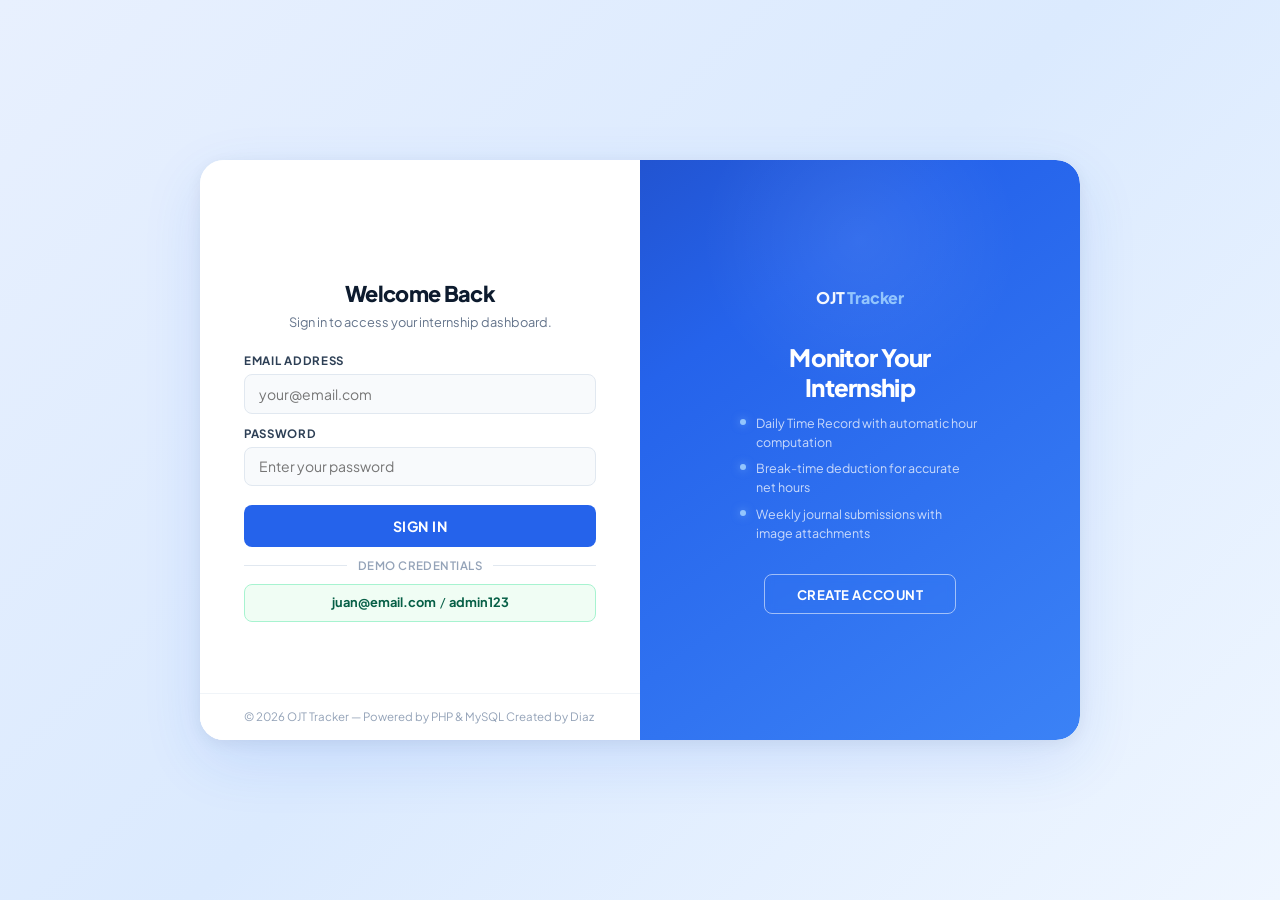
==== commit 5d71573c: "feat: Minor UI Changes" ====
--- a/frontend/dashboard.html
+++ b/frontend/dashboard.html
@@ -4,7 +4,8 @@
   <meta charset="UTF-8"/>
   <meta name="viewport" content="width=device-width, initial-scale=1.0"/>
   <title>OJT Tracker — Dashboard</title>
-  <link rel="stylesheet" href="css/style.css"/>
+  <link rel="stylesheet" href="css/global.css"/>
+  <link rel="stylesheet" href="css/pages/dashboard.css"/>
 </head>
 <body>
 
@@ -21,7 +22,7 @@
     <div class="nav-section-label">Main Menu</div>
     <nav>
       <a href="dashboard.html" class="nav-link active">
-        <svg class="nav-icon-svg" viewBox="0 0 24 24"><rect x="3" y="3" width="7" height="7"/><rect x="14" y="3" width="7" height="7"/><rect x="14" y="14" width="7" height="7"/><rect x="3" y="14" width="7" height="7"/></svg>
+        <svg class="nav-icon-svg" viewBox="0 0 24 24"><rect x="3" y="3" width="7" height="7" rx="1"/><rect x="14" y="3" width="7" height="7" rx="1"/><rect x="14" y="14" width="7" height="7" rx="1"/><rect x="3" y="14" width="7" height="7" rx="1"/></svg>
         Dashboard
       </a>
       <a href="dtr.html" class="nav-link">
@@ -50,39 +51,58 @@
           <div class="sidebar-user-role">OJT Student</div>
         </div>
       </div>
-      <button class="btn btn-ghost btn-sm full-width" onclick="logoutUser()">Sign Out</button>
+      <button class="btn btn-ghost btn-sm full-width" onclick="logoutUser()">
+        <svg width="13" height="13" viewBox="0 0 24 24" fill="none" stroke="currentColor" stroke-width="2.2" stroke-linecap="round" stroke-linejoin="round"><path d="M9 21H5a2 2 0 0 1-2-2V5a2 2 0 0 1 2-2h4"/><polyline points="16 17 21 12 16 7"/><line x1="21" y1="12" x2="9" y2="12"/></svg>
+        Sign Out
+      </button>
     </div>
   </aside>
 
   <main class="main">
+
+    <!-- ── Page Header ── -->
     <div class="page-header">
       <div class="page-header-left">
-        <div class="breadcrumb">Home <span class="breadcrumb-sep"> / </span><span>Dashboard</span></div>
-        <h1>Dashboard</h1>
+        <div class="breadcrumb">
+          Home <span class="breadcrumb-sep">›</span> <span class="current">Dashboard</span>
+        </div>
+        <h1>
+          <span class="page-title-icon page-title-icon-blue">📊</span>
+          Dashboard
+        </h1>
         <p>Welcome back, <strong id="dash-name"></strong>. Here's your internship overview.</p>
       </div>
-      <a href="dtr.html" class="btn btn-primary btn-sm" style="margin-top:0.25rem;">
-        <svg width="12" height="12" viewBox="0 0 24 24" fill="none" stroke="currentColor" stroke-width="2.5" stroke-linecap="round" stroke-linejoin="round"><circle cx="12" cy="12" r="10"/><polyline points="12 8 12 12 14 14"/></svg>
-        Record Attendance
-      </a>
-    </div>
-
+      <div class="page-header-actions">
+        <a href="dtr.html" class="btn btn-primary">
+          <svg width="13" height="13" viewBox="0 0 24 24" fill="none" stroke="currentColor" stroke-width="2.5" stroke-linecap="round" stroke-linejoin="round"><circle cx="12" cy="12" r="10"/><polyline points="12 8 12 12 14 14"/></svg>
+          Record Attendance
+        </a>
+      </div>
+    </div>
+
+    <!-- ── Stat Cards ── -->
     <div class="cards-grid">
+      <!-- Company -->
       <div class="card stat-card stat-card-1">
         <div class="stat-icon-wrap stat-icon-1">
           <svg width="18" height="18" viewBox="0 0 24 24" fill="none" stroke="currentColor" stroke-width="2" stroke-linecap="round" stroke-linejoin="round"><path d="M3 9l9-7 9 7v11a2 2 0 0 1-2 2H5a2 2 0 0 1-2-2z"/><polyline points="9 22 9 12 15 12 15 22"/></svg>
         </div>
         <div class="stat-label">Company</div>
-        <div class="stat-value" id="dash-company" style="font-size:1rem; margin-top:0.15rem;">—</div>
-      </div>
+        <div class="stat-value" id="dash-company" style="font-size:1rem; margin-top:0.2rem; letter-spacing:-0.01em; font-weight:700;">—</div>
+        <div class="stat-sub">host organization</div>
+      </div>
+
+      <!-- Hours Rendered -->
       <div class="card stat-card stat-card-2">
         <div class="stat-icon-wrap stat-icon-2">
           <svg width="18" height="18" viewBox="0 0 24 24" fill="none" stroke="currentColor" stroke-width="2" stroke-linecap="round" stroke-linejoin="round"><circle cx="12" cy="12" r="9"/><polyline points="12 7 12 12 15.5 12"/></svg>
         </div>
         <div class="stat-label">Hours Rendered</div>
-        <div class="stat-value" id="dash-hours">0</div>
+        <div class="stat-value" id="dash-hours">0.0</div>
         <div class="stat-sub">net hours completed</div>
       </div>
+
+      <!-- Required Hours -->
       <div class="card stat-card stat-card-3">
         <div class="stat-icon-wrap stat-icon-3">
           <svg width="18" height="18" viewBox="0 0 24 24" fill="none" stroke="currentColor" stroke-width="2" stroke-linecap="round" stroke-linejoin="round"><path d="M22 11.08V12a10 10 0 1 1-5.93-9.14"/><polyline points="22 4 12 14.01 9 11.01"/></svg>
@@ -91,6 +111,8 @@
         <div class="stat-value" id="dash-required">—</div>
         <div class="stat-sub">total OJT hours</div>
       </div>
+
+      <!-- Reports -->
       <div class="card stat-card stat-card-4">
         <div class="stat-icon-wrap stat-icon-4">
           <svg width="18" height="18" viewBox="0 0 24 24" fill="none" stroke="currentColor" stroke-width="2" stroke-linecap="round" stroke-linejoin="round"><path d="M14 2H6a2 2 0 0 0-2 2v16a2 2 0 0 0 2 2h12a2 2 0 0 0 2-2V8z"/><polyline points="14 2 14 8 20 8"/></svg>
@@ -101,10 +123,13 @@
       </div>
     </div>
 
-    <!-- Progress Card -->
-    <div class="card" style="margin-bottom:1.25rem;">
+    <!-- ── Internship Progress ── -->
+    <div class="card card-elevated" style="margin-bottom:1.25rem;">
       <div class="card-header">
-        <div class="card-title">Internship Progress</div>
+        <div>
+          <div class="card-title">Internship Progress</div>
+          <div class="card-subtitle">Track your completed OJT hours</div>
+        </div>
         <span class="badge badge-primary" id="progress-badge">0%</span>
       </div>
       <div class="progress-wrap">
@@ -115,27 +140,48 @@
         <div class="progress-bar-bg">
           <div class="progress-bar-fill" id="progress-bar" style="width:0%"></div>
         </div>
-        <div style="margin-top:0.6rem; font-size:0.77rem; color:var(--text-muted);" id="progress-remaining"></div>
-      </div>
-    </div>
-
-    <!-- Recent Attendance -->
+        <div class="progress-remaining-text" id="progress-remaining"></div>
+      </div>
+    </div>
+
+    <!-- ── Recent Attendance ── -->
     <div class="card">
       <div class="card-header">
-        <div class="card-title">Recent Attendance</div>
-        <a href="dtr.html" class="btn btn-outline btn-sm">View All</a>
+        <div>
+          <div class="card-title">Recent Attendance</div>
+          <div class="card-subtitle">Your last 5 recorded days</div>
+        </div>
+        <a href="dtr.html" class="btn btn-outline btn-sm">
+          View All
+          <svg width="11" height="11" viewBox="0 0 24 24" fill="none" stroke="currentColor" stroke-width="2.5" stroke-linecap="round" stroke-linejoin="round"><polyline points="9 18 15 12 9 6"/></svg>
+        </a>
       </div>
       <div class="table-wrap">
         <table class="table">
           <thead>
-            <tr><th>Date</th><th>Time In</th><th>Time Out</th><th>Break</th><th>Net Hours</th></tr>
+            <tr>
+              <th>Date</th>
+              <th>Time In</th>
+              <th>Time Out</th>
+              <th>Break</th>
+              <th>Net Hours</th>
+            </tr>
           </thead>
           <tbody id="recent-dtr">
-            <tr><td colspan="5"><div class="empty-state"><p>No attendance records found.</p></div></td></tr>
+            <tr>
+              <td colspan="5">
+                <div class="empty-state">
+                  <div class="empty-state-icon">🕐</div>
+                  <h3>No records yet</h3>
+                  <p>Start recording your attendance with the button above.</p>
+                </div>
+              </td>
+            </tr>
           </tbody>
         </table>
       </div>
     </div>
+
   </main>
 </div>
 
@@ -168,21 +214,22 @@
         ? `${remain} hours remaining to complete your OJT`
         : '🎉 OJT hours requirement fulfilled!';
 
-      // Animate progress bar after paint
       requestAnimationFrame(() => {
         setTimeout(() => {
           document.getElementById('progress-bar').style.width = pct + '%';
-        }, 100);
+        }, 120);
       });
 
       const recent = records.slice(0, 5);
       if (!recent.length) return;
       document.getElementById('recent-dtr').innerHTML = recent.map((r, i) => `
         <tr style="animation: fadeUp 0.3s ease ${i * 0.06}s both;">
-          <td style="font-weight:600;">${r.date}</td>
-          <td>${r.time_in  || '—'}</td>
-          <td>${r.time_out || '—'}</td>
-          <td>${r.break_minutes > 0 ? `<span class="badge badge-warning">${r.break_minutes}m</span>` : `<span style="color:var(--text-muted)">—</span>`}</td>
+          <td style="font-weight:700; color:var(--text);">${r.date}</td>
+          <td>${r.time_in  || '<span style="color:var(--text-faint)">—</span>'}</td>
+          <td>${r.time_out || '<span style="color:var(--text-faint)">—</span>'}</td>
+          <td>${r.break_minutes > 0
+            ? `<span class="badge badge-warning">${r.break_minutes} min</span>`
+            : `<span style="color:var(--text-faint); font-size:0.82rem;">—</span>`}</td>
           <td>${r.total_hours
             ? `<span class="badge badge-success">${parseFloat(r.total_hours).toFixed(2)} hrs</span>`
             : `<span class="badge badge-warning">In Progress</span>`}</td>
@@ -194,8 +241,14 @@
       document.getElementById('dash-reports').textContent = (data.reports || []).length;
     });
 
-  function openSidebar()  { document.getElementById('sidebar').classList.add('open'); document.getElementById('sidebar-overlay').classList.add('show'); }
-  function closeSidebar() { document.getElementById('sidebar').classList.remove('open'); document.getElementById('sidebar-overlay').classList.remove('show'); }
+  function openSidebar()  {
+    document.getElementById('sidebar').classList.add('open');
+    document.getElementById('sidebar-overlay').classList.add('show');
+  }
+  function closeSidebar() {
+    document.getElementById('sidebar').classList.remove('open');
+    document.getElementById('sidebar-overlay').classList.remove('show');
+  }
 </script>
 </body>
 </html>
--- a/frontend/css/global.css
+++ b/frontend/css/global.css
@@ -0,0 +1,695 @@
+/* ============================================================
+   OJT TRACKER — Global Stylesheet
+   Shared across all pages: variables, reset, layout,
+   sidebar, typography, and reusable components.
+   ============================================================ */
+
+@import url('https://fonts.googleapis.com/css2?family=Plus+Jakarta+Sans:wght@300;400;500;600;700;800&family=DM+Mono:wght@400;500&display=swap');
+
+/* ─────────────────────────────────────────────────────────────
+   1. DESIGN TOKENS (CSS Custom Properties)
+───────────────────────────────────────────────────────────── */
+*, *::before, *::after { box-sizing: border-box; margin: 0; padding: 0; }
+
+:root {
+  /* Brand */
+  --primary:        #2563eb;
+  --primary-dark:   #1d4ed8;
+  --primary-light:  #eff6ff;
+  --primary-muted:  #bfdbfe;
+  --primary-glow:   rgba(37, 99, 235, 0.14);
+  --primary-mid:    #3b82f6;
+
+  /* Semantic colours */
+  --success:        #059669;
+  --success-light:  #ecfdf5;
+  --success-border: #a7f3d0;
+  --success-dark:   #047857;
+  --danger:         #dc2626;
+  --danger-light:   #fef2f2;
+  --danger-border:  #fecaca;
+  --danger-dark:    #b91c1c;
+  --warning:        #d97706;
+  --warning-light:  #fffbeb;
+  --warning-border: #fde68a;
+  --purple:         #7c3aed;
+  --purple-light:   #f5f3ff;
+
+  /* Surfaces */
+  --bg:             #f0f4f8;
+  --bg-subtle:      #f8fafc;
+  --bg-inset:       #eef2f7;
+  --card:           #ffffff;
+
+  /* Text */
+  --text:           #0d1b2e;
+  --text-secondary: #2d3f55;
+  --text-muted:     #64748b;
+  --text-faint:     #94a3b8;
+
+  /* Borders */
+  --border:         #e1e8f0;
+  --border-light:   #f0f4f8;
+  --border-focus:   rgba(37, 99, 235, 0.35);
+
+  /* Sidebar */
+  --sidebar-bg:          #0b1120;
+  --sidebar-bg-2:        #0f172a;
+  --sidebar-border:      rgba(255,255,255,0.06);
+  --sidebar-hover:       rgba(255,255,255,0.05);
+  --sidebar-active-bg:   rgba(37,99,235,0.16);
+  --sidebar-active-text: #93c5fd;
+  --sidebar-width:       260px;
+
+  /* Border radii */
+  --radius:         10px;
+  --radius-sm:      8px;
+  --radius-md:      12px;
+  --radius-lg:      16px;
+  --radius-xl:      20px;
+  --radius-2xl:     24px;
+
+  /* Shadows */
+  --shadow-xs:  0 1px 2px rgba(0,0,0,0.05);
+  --shadow-sm:  0 1px 3px rgba(0,0,0,0.06), 0 1px 2px rgba(0,0,0,0.04);
+  --shadow:     0 4px 12px rgba(0,0,0,0.07), 0 1px 3px rgba(0,0,0,0.04);
+  --shadow-md:  0 8px 24px rgba(0,0,0,0.09), 0 2px 6px rgba(0,0,0,0.04);
+  --shadow-lg:  0 16px 40px rgba(0,0,0,0.11), 0 4px 12px rgba(0,0,0,0.06);
+  --shadow-xl:  0 24px 64px rgba(0,0,0,0.14), 0 8px 20px rgba(0,0,0,0.07);
+
+  /* Motion */
+  --transition:      all 0.2s cubic-bezier(0.4, 0, 0.2, 1);
+  --transition-slow: all 0.35s cubic-bezier(0.4, 0, 0.2, 1);
+  --spring:          cubic-bezier(0.34, 1.56, 0.64, 1);
+}
+
+/* ─────────────────────────────────────────────────────────────
+   2. BASE — Body, scrollbar, keyframes
+───────────────────────────────────────────────────────────── */
+body {
+  font-family: 'Plus Jakarta Sans', system-ui, -apple-system, sans-serif;
+  background: var(--bg);
+  color: var(--text);
+  min-height: 100vh;
+  font-size: 14px;
+  line-height: 1.5;
+  -webkit-font-smoothing: antialiased;
+  -moz-osx-font-smoothing: grayscale;
+}
+
+::-webkit-scrollbar { width: 5px; height: 5px; }
+::-webkit-scrollbar-track { background: transparent; }
+::-webkit-scrollbar-thumb { background: #cbd5e1; border-radius: 99px; }
+::-webkit-scrollbar-thumb:hover { background: #94a3b8; }
+
+@keyframes fadeUp {
+  from { opacity: 0; transform: translateY(14px); }
+  to   { opacity: 1; transform: translateY(0); }
+}
+@keyframes fadeIn {
+  from { opacity: 0; }
+  to   { opacity: 1; }
+}
+@keyframes scaleIn {
+  from { opacity: 0; transform: scale(0.96); }
+  to   { opacity: 1; transform: scale(1); }
+}
+@keyframes slideInDown {
+  from { opacity: 0; transform: translateY(-10px); }
+  to   { opacity: 1; transform: translateY(0); }
+}
+@keyframes pulse-ring {
+  0%   { transform: scale(1);    opacity: 0.5; }
+  100% { transform: scale(1.35); opacity: 0; }
+}
+@keyframes tick {
+  0%, 100% { opacity: 1; }
+  50%       { opacity: 0.35; }
+}
+@keyframes shimmer {
+  0%   { background-position: -200% 0; }
+  100% { background-position:  200% 0; }
+}
+@keyframes float {
+  0%, 100% { transform: translateY(0px); }
+  50%       { transform: translateY(-6px); }
+}
+@keyframes spin {
+  to { transform: rotate(360deg); }
+}
+@keyframes progressFill { from { width: 0%; } }
+
+/* Page-entry fade */
+.main { animation: fadeUp 0.32s cubic-bezier(0.4,0,0.2,1) both; }
+
+/* ─────────────────────────────────────────────────────────────
+   3. LAYOUT — App shell
+───────────────────────────────────────────────────────────── */
+.layout { display: flex; min-height: 100vh; }
+
+/* ─────────────────────────────────────────────────────────────
+   4. SIDEBAR
+───────────────────────────────────────────────────────────── */
+.sidebar {
+  width: var(--sidebar-width);
+  background: var(--sidebar-bg);
+  display: flex;
+  flex-direction: column;
+  position: fixed;
+  top: 0; left: 0;
+  height: 100vh;
+  z-index: 100;
+  transition: transform 0.28s cubic-bezier(0.4,0,0.2,1);
+  border-right: 1px solid var(--sidebar-border);
+}
+
+.sidebar::before {
+  content: '';
+  position: absolute;
+  inset: 0;
+  background: linear-gradient(180deg, rgba(37,99,235,0.03) 0%, transparent 40%);
+  pointer-events: none;
+  z-index: 0;
+}
+.sidebar > * { position: relative; z-index: 1; }
+
+.sidebar-logo {
+  padding: 1.35rem 1.5rem;
+  border-bottom: 1px solid var(--sidebar-border);
+  font-size: 1rem;
+  font-weight: 800;
+  color: #f1f5f9;
+  letter-spacing: -0.02em;
+  display: flex;
+  align-items: center;
+  gap: 0.5rem;
+}
+.sidebar-logo span { color: #60a5fa; }
+
+.sidebar-logo::before {
+  content: '';
+  width: 8px; height: 8px;
+  background: linear-gradient(135deg, #60a5fa, #818cf8);
+  border-radius: 50%;
+  flex-shrink: 0;
+  box-shadow: 0 0 8px rgba(96,165,250,0.5);
+}
+
+.nav-section-label {
+  padding: 1.25rem 1.5rem 0.35rem;
+  font-size: 0.62rem;
+  font-weight: 700;
+  text-transform: uppercase;
+  letter-spacing: 0.14em;
+  color: #334155;
+}
+
+nav { padding: 0 0.65rem; }
+
+.nav-link {
+  display: flex;
+  align-items: center;
+  gap: 0.75rem;
+  padding: 0.6rem 0.85rem;
+  border-radius: var(--radius-sm);
+  color: #7c8fa8;
+  text-decoration: none;
+  margin-bottom: 2px;
+  font-size: 0.85rem;
+  font-weight: 500;
+  transition: var(--transition);
+  position: relative;
+  overflow: hidden;
+}
+
+.nav-link::before {
+  content: '';
+  position: absolute;
+  left: 0; top: 0; bottom: 0;
+  width: 3px;
+  background: #60a5fa;
+  border-radius: 0 3px 3px 0;
+  transform: scaleY(0);
+  transition: transform 0.2s cubic-bezier(0.4,0,0.2,1);
+}
+.nav-link:hover  { background: var(--sidebar-hover); color: #cbd5e1; }
+.nav-link.active { background: var(--sidebar-active-bg); color: #e0efff; font-weight: 700; }
+.nav-link.active::before { transform: scaleY(0.6); }
+
+.nav-icon-svg {
+  width: 16px; height: 16px;
+  flex-shrink: 0;
+  stroke: currentColor;
+  fill: none;
+  stroke-width: 1.8;
+  stroke-linecap: round;
+  stroke-linejoin: round;
+  transition: var(--transition);
+  opacity: 0.7;
+}
+.nav-link:hover .nav-icon-svg  { opacity: 0.9; }
+.nav-link.active .nav-icon-svg { opacity: 1; stroke: #60a5fa; }
+
+.sidebar-footer {
+  margin-top: auto;
+  border-top: 1px solid var(--sidebar-border);
+  padding: 1rem 0.65rem;
+}
+
+.sidebar-user {
+  display: flex;
+  align-items: center;
+  gap: 0.75rem;
+  padding: 0.6rem 0.65rem 0.85rem;
+}
+
+.sidebar-avatar {
+  width: 36px; height: 36px;
+  background: linear-gradient(135deg, var(--primary), #6366f1);
+  border-radius: var(--radius-sm);
+  display: flex;
+  align-items: center;
+  justify-content: center;
+  font-weight: 800;
+  font-size: 0.85rem;
+  color: #fff;
+  flex-shrink: 0;
+  box-shadow: 0 2px 8px rgba(37,99,235,0.35);
+  letter-spacing: 0;
+}
+
+.sidebar-user-info { flex: 1; overflow: hidden; }
+.sidebar-user-name {
+  font-size: 0.82rem; font-weight: 700; color: #e2e8f0;
+  white-space: nowrap; overflow: hidden; text-overflow: ellipsis; letter-spacing: -0.01em;
+}
+.sidebar-user-role { font-size: 0.68rem; color: #374151; margin-top: 2px; font-weight: 500; }
+
+/* ─────────────────────────────────────────────────────────────
+   5. MAIN CONTENT AREA
+───────────────────────────────────────────────────────────── */
+.main {
+  margin-left: var(--sidebar-width);
+  padding: 2rem 2.5rem;
+  flex: 1;
+  min-height: 100vh;
+  max-width: calc(100vw - var(--sidebar-width));
+}
+
+.page-header {
+  display: flex;
+  justify-content: space-between;
+  align-items: flex-start;
+  margin-bottom: 2rem;
+  gap: 1rem;
+  flex-wrap: wrap;
+  padding-bottom: 1.5rem;
+  border-bottom: 1px solid var(--border);
+}
+
+.page-header-left h1 {
+  font-size: 1.6rem;
+  font-weight: 800;
+  color: var(--text);
+  letter-spacing: -0.035em;
+  line-height: 1.2;
+  display: flex;
+  align-items: center;
+  gap: 0.6rem;
+}
+
+.page-title-icon {
+  width: 36px; height: 36px;
+  border-radius: var(--radius-sm);
+  display: inline-flex;
+  align-items: center;
+  justify-content: center;
+  font-size: 1rem;
+  flex-shrink: 0;
+}
+.page-title-icon-blue   { background: #eff6ff; }
+.page-title-icon-green  { background: #ecfdf5; }
+.page-title-icon-violet { background: #f5f3ff; }
+.page-title-icon-orange { background: #fff7ed; }
+
+.page-header-left p { color: var(--text-muted); font-size: 0.875rem; margin-top: 0.3rem; line-height: 1.5; }
+
+.page-header-actions {
+  display: flex;
+  align-items: center;
+  gap: 0.5rem;
+  flex-wrap: wrap;
+  padding-top: 0.25rem;
+}
+
+.breadcrumb {
+  display: flex;
+  align-items: center;
+  gap: 0.35rem;
+  font-size: 0.75rem;
+  color: var(--text-faint);
+  margin-bottom: 0.5rem;
+}
+.breadcrumb a, .breadcrumb span:first-child { color: var(--text-muted); }
+.breadcrumb span.current { color: var(--primary); font-weight: 600; }
+.breadcrumb-sep { color: #e2e8f0; font-size: 0.7rem; }
+
+/* ─────────────────────────────────────────────────────────────
+   6. CARDS
+───────────────────────────────────────────────────────────── */
+.card {
+  background: var(--card);
+  border-radius: var(--radius-lg);
+  padding: 1.5rem;
+  box-shadow: var(--shadow-sm);
+  border: 1px solid var(--border);
+  transition: box-shadow 0.22s ease, transform 0.22s ease;
+}
+
+.card-header {
+  display: flex;
+  justify-content: space-between;
+  align-items: center;
+  margin-bottom: 1.25rem;
+  padding-bottom: 1rem;
+  border-bottom: 1px solid var(--border-light);
+}
+
+.card-title    { font-size: 0.875rem; font-weight: 700; color: var(--text); letter-spacing: -0.01em; }
+.card-subtitle { font-size: 0.78rem; color: var(--text-muted); margin-top: 0.1rem; font-weight: 400; }
+.card-elevated { box-shadow: var(--shadow); }
+
+/* ─────────────────────────────────────────────────────────────
+   7. FORMS — Generic inputs shared across pages
+───────────────────────────────────────────────────────────── */
+.form-group { margin-bottom: 1.1rem; }
+
+.form-group label {
+  display: block;
+  margin-bottom: 0.4rem;
+  font-weight: 700;
+  font-size: 0.75rem;
+  color: var(--text-secondary);
+  text-transform: uppercase;
+  letter-spacing: 0.07em;
+}
+
+.form-group input,
+.form-group textarea,
+.form-group select {
+  width: 100%;
+  padding: 0.65rem 0.9rem;
+  border: 1.5px solid var(--border);
+  border-radius: var(--radius-sm);
+  font-size: 0.9rem;
+  font-family: inherit;
+  color: var(--text);
+  background: var(--bg-subtle);
+  outline: none;
+  transition: var(--transition);
+}
+
+.form-group input:focus,
+.form-group textarea:focus,
+.form-group select:focus {
+  border-color: var(--primary);
+  background: #fff;
+  box-shadow: 0 0 0 3px var(--primary-glow);
+}
+
+.form-group input:hover:not(:focus),
+.form-group textarea:hover:not(:focus),
+.form-group select:hover:not(:focus) { border-color: #b0bec8; }
+
+.form-group textarea { resize: vertical; min-height: 100px; line-height: 1.65; }
+.form-row { display: grid; grid-template-columns: 1fr 1fr; gap: 1rem; }
+
+/* ─────────────────────────────────────────────────────────────
+   8. BUTTONS
+───────────────────────────────────────────────────────────── */
+.btn {
+  display: inline-flex;
+  align-items: center;
+  justify-content: center;
+  gap: 0.4rem;
+  padding: 0.58rem 1.15rem;
+  border: 1.5px solid transparent;
+  border-radius: var(--radius-sm);
+  cursor: pointer;
+  font-size: 0.84rem;
+  font-weight: 700;
+  font-family: inherit;
+  transition: var(--transition);
+  white-space: nowrap;
+  letter-spacing: -0.01em;
+  position: relative;
+  overflow: hidden;
+  text-decoration: none;
+}
+
+.btn:focus-visible { outline: 2px solid var(--primary); outline-offset: 2px; }
+.btn:active { transform: scale(0.97); }
+.btn::after { content: ''; position: absolute; inset: 0; background: rgba(255,255,255,0); transition: background 0.15s; }
+.btn:hover::after { background: rgba(255,255,255,0.06); }
+
+.btn-primary {
+  background: var(--primary);
+  color: #fff;
+  border-color: var(--primary);
+  box-shadow: 0 1px 3px rgba(37,99,235,0.2);
+}
+.btn-primary:hover {
+  background: var(--primary-dark);
+  border-color: var(--primary-dark);
+  box-shadow: 0 4px 14px rgba(37,99,235,0.3);
+  transform: translateY(-1px);
+}
+
+.btn-success { background: var(--success); color: #fff; border-color: var(--success); }
+.btn-success:hover { background: var(--success-dark); box-shadow: 0 4px 12px rgba(5,150,105,0.25); transform: translateY(-1px); }
+
+.btn-danger { background: var(--danger); color: #fff; border-color: var(--danger); }
+.btn-danger:hover { background: var(--danger-dark); box-shadow: 0 4px 12px rgba(220,38,38,0.25); transform: translateY(-1px); }
+
+.btn-outline { background: #fff; border-color: var(--border); color: var(--text-secondary); }
+.btn-outline:hover { border-color: #94a3b8; background: var(--bg-subtle); color: var(--text); }
+
+.btn-ghost { background: rgba(255,255,255,0.06); color: #7c8fa8; border-color: rgba(255,255,255,0.08); }
+.btn-ghost:hover { background: rgba(255,255,255,0.11); color: #cbd5e1; border-color: rgba(255,255,255,0.14); }
+
+.btn-sm     { padding: 0.35rem 0.75rem; font-size: 0.77rem; border-radius: 7px; }
+.btn-lg     { padding: 0.75rem 1.6rem; font-size: 0.9rem; }
+.btn-icon   { padding: 0.5rem; aspect-ratio: 1; }
+.full-width { width: 100%; }
+
+/* Icon action buttons (used in tables) */
+.btn-action {
+  display: inline-flex;
+  align-items: center;
+  justify-content: center;
+  width: 30px; height: 30px;
+  border: 1.5px solid var(--border);
+  border-radius: var(--radius-sm);
+  background: #fff;
+  cursor: pointer;
+  transition: var(--transition);
+  color: var(--text-muted);
+  flex-shrink: 0;
+}
+.btn-action:hover            { transform: scale(1.08); }
+.btn-action-edit:hover   { border-color: var(--primary); color: var(--primary); background: var(--primary-light); }
+.btn-action-delete:hover { border-color: var(--danger);  color: var(--danger);  background: var(--danger-light); }
+
+/* ─────────────────────────────────────────────────────────────
+   9. ALERTS
+───────────────────────────────────────────────────────────── */
+.alert {
+  padding: 0.75rem 1rem 0.75rem 1.1rem;
+  border-radius: var(--radius-sm);
+  margin-bottom: 1rem;
+  font-size: 0.84rem;
+  font-weight: 500;
+  border: 1px solid;
+  border-left-width: 3px;
+  animation: slideInDown 0.2s ease both;
+  display: flex;
+  align-items: flex-start;
+  gap: 0.5rem;
+  line-height: 1.5;
+}
+.alert-success { background: var(--success-light); color: #065f46; border-color: var(--success-border); border-left-color: var(--success); }
+.alert-error   { background: var(--danger-light);  color: #991b1b; border-color: var(--danger-border);  border-left-color: var(--danger); }
+.alert-info    { background: var(--primary-light); color: #1e40af; border-color: var(--primary-muted);  border-left-color: var(--primary); }
+.alert-warning { background: var(--warning-light); color: #92400e; border-color: var(--warning-border); border-left-color: var(--warning); }
+.hidden        { display: none !important; }
+
+/* ─────────────────────────────────────────────────────────────
+   10. TABLES
+───────────────────────────────────────────────────────────── */
+.table-wrap { overflow-x: auto; }
+
+.table { width: 100%; border-collapse: collapse; }
+
+.table thead tr { border-bottom: 1.5px solid var(--border); }
+
+.table th {
+  padding: 0.75rem 1rem;
+  text-align: left;
+  font-size: 0.68rem;
+  font-weight: 700;
+  text-transform: uppercase;
+  letter-spacing: 0.09em;
+  color: var(--text-muted);
+  white-space: nowrap;
+  background: var(--bg-subtle);
+}
+.table th:first-child { border-radius: var(--radius-sm) 0 0 0; }
+.table th:last-child  { border-radius: 0 var(--radius-sm) 0 0; }
+
+.table td {
+  padding: 0.9rem 1rem;
+  border-bottom: 1px solid var(--border-light);
+  font-size: 0.875rem;
+  color: var(--text-secondary);
+  vertical-align: middle;
+}
+
+.table tbody tr { transition: background 0.12s ease; }
+.table tbody tr:hover td { background: #f7f9fe; }
+.table tbody tr:last-child td { border-bottom: none; }
+
+.table-row-num {
+  display: inline-flex;
+  align-items: center;
+  justify-content: center;
+  width: 22px; height: 22px;
+  background: var(--bg-inset);
+  border-radius: 6px;
+  font-size: 0.72rem;
+  font-weight: 700;
+  color: var(--text-faint);
+}
+
+.table-actions { display: flex; gap: 0.35rem; justify-content: center; align-items: center; }
+
+/* ─────────────────────────────────────────────────────────────
+   11. BADGES
+───────────────────────────────────────────────────────────── */
+.badge {
+  display: inline-flex;
+  align-items: center;
+  gap: 0.22rem;
+  padding: 0.22rem 0.6rem;
+  border-radius: 99px;
+  font-size: 0.7rem;
+  font-weight: 700;
+  letter-spacing: 0.02em;
+  border: 1px solid transparent;
+  white-space: nowrap;
+}
+.badge-primary { background: #eff6ff; color: #1d4ed8; border-color: #bfdbfe; }
+.badge-success { background: #ecfdf5; color: #065f46; border-color: #a7f3d0; }
+.badge-warning { background: #fffbeb; color: #92400e; border-color: #fde68a; }
+.badge-danger  { background: #fef2f2; color: #991b1b; border-color: #fecaca; }
+.badge-muted   { background: var(--bg-inset); color: var(--text-muted); border-color: var(--border); }
+.badge-purple  { background: var(--purple-light); color: #6d28d9; border-color: #ddd6fe; }
+
+/* ─────────────────────────────────────────────────────────────
+   12. EMPTY STATES
+───────────────────────────────────────────────────────────── */
+.empty-state { text-align: center; padding: 3.5rem 2rem; color: var(--text-muted); }
+.empty-state-icon { font-size: 2.2rem; margin-bottom: 0.75rem; opacity: 0.3; }
+.empty-state h3 { font-size: 0.9rem; font-weight: 700; color: var(--text-secondary); margin-bottom: 0.4rem; }
+.empty-state p  { font-size: 0.82rem; }
+
+/* ─────────────────────────────────────────────────────────────
+   13. UTILITIES
+───────────────────────────────────────────────────────────── */
+.divider {
+  display: flex; align-items: center; gap: 0.75rem;
+  margin: 1rem 0; color: var(--text-muted); font-size: 0.78rem; font-weight: 600;
+}
+.divider::before, .divider::after { content: ''; flex: 1; height: 1px; background: var(--border); }
+
+/* ─────────────────────────────────────────────────────────────
+   14. TOPBAR (Mobile)
+───────────────────────────────────────────────────────────── */
+.topbar {
+  display: none;
+  align-items: center;
+  justify-content: space-between;
+  padding: 0.9rem 1.25rem;
+  background: var(--sidebar-bg);
+  border-bottom: 1px solid var(--sidebar-border);
+  position: sticky;
+  top: 0;
+  z-index: 50;
+}
+.topbar-logo { font-weight: 800; font-size: 0.95rem; color: #f1f5f9; letter-spacing: -0.01em; }
+.hamburger { background: none; border: none; cursor: pointer; color: #94a3b8; font-size: 1.3rem; line-height: 1; padding: 0.25rem; }
+
+/* ─────────────────────────────────────────────────────────────
+   15. PRINT STYLES (PDF Export)
+───────────────────────────────────────────────────────────── */
+@media print {
+  .sidebar, .topbar, .page-header, #reports-list,
+  .modal-overlay, .btn-export, .sidebar-overlay,
+  .break-modal-overlay { display: none !important; }
+  .main { margin-left: 0 !important; padding: 0 !important; }
+  body { background: white; }
+  #pdf-print-area {
+    display: block !important;
+    padding: 1.5cm 2cm;
+    font-family: 'Plus Jakarta Sans', 'Segoe UI', Arial, sans-serif;
+    color: #000;
+  }
+  .pdf-doc-header {
+    display: flex; justify-content: space-between; align-items: flex-start;
+    border-bottom: 2px solid #0f172a;
+    padding-bottom: 0.75rem; margin-bottom: 1.5rem;
+  }
+  .pdf-doc-title { font-size: 16pt; font-weight: 800; color: #0f172a; }
+  .pdf-doc-meta  { font-size: 9pt; color: #555; text-align: right; line-height: 1.6; }
+  .pdf-entry {
+    page-break-inside: avoid; margin-bottom: 1.25rem;
+    padding: 0.75rem 1rem;
+    border: 1px solid #e2e8f0; border-left: 3px solid #2563eb; border-radius: 4px;
+  }
+  .pdf-entry-title     { font-size: 11pt; font-weight: 700; margin-bottom: 0.2rem; }
+  .pdf-entry-dates     { font-size: 8.5pt; color: #2563eb; font-weight: 600; margin-bottom: 0.5rem; }
+  .pdf-entry-body      { font-size: 9.5pt; line-height: 1.65; color: #334155; white-space: pre-wrap; }
+  .pdf-entry-submitted { font-size: 8pt; color: #94a3b8; margin-top: 0.5rem; }
+  .pdf-footer {
+    margin-top: 2rem; border-top: 1px solid #e2e8f0; padding-top: 0.5rem;
+    font-size: 8pt; color: #94a3b8; display: flex; justify-content: space-between;
+  }
+}
+
+/* ─────────────────────────────────────────────────────────────
+   16. RESPONSIVE — Global breakpoints
+───────────────────────────────────────────────────────────── */
+@media (max-width: 960px) {
+  .main { margin-left: 0; padding: 1.25rem; max-width: 100vw; }
+  .topbar { display: flex; }
+  .sidebar { transform: translateX(-100%); }
+  .sidebar.open { transform: translateX(0); }
+  .sidebar-overlay {
+    display: none;
+    position: fixed; inset: 0;
+    background: rgba(0,0,0,0.55);
+    z-index: 99;
+    backdrop-filter: blur(2px);
+  }
+  .sidebar-overlay.show { display: block; }
+}
+
+@media (max-width: 768px) {
+  .page-header { padding-bottom: 1.25rem; margin-bottom: 1.5rem; }
+  .page-header-left h1 { font-size: 1.35rem; }
+}
+
+@media (max-width: 640px) {
+  .form-row            { grid-template-columns: 1fr; }
+  .page-header         { flex-direction: column; align-items: flex-start; }
+  .page-header-actions { width: 100%; }
+}
--- a/frontend/css/pages/dashboard.css
+++ b/frontend/css/pages/dashboard.css
@@ -0,0 +1,135 @@
+/* ============================================================
+   OJT TRACKER — Dashboard Page
+   Stat cards, progress bar, and dashboard-specific layout.
+   Depends on: global.css
+   ============================================================ */
+
+/* ─────────────────────────────────────────────────────────────
+   Stat Cards Grid
+───────────────────────────────────────────────────────────── */
+.cards-grid {
+  display: grid;
+  grid-template-columns: repeat(auto-fit, minmax(210px, 1fr));
+  gap: 1rem;
+  margin-bottom: 1.5rem;
+}
+
+.stat-card {
+  padding: 1.4rem 1.5rem 1.25rem;
+  position: relative;
+  overflow: hidden;
+  animation: fadeUp 0.35s ease both;
+  cursor: default;
+  transition: transform 0.22s ease, box-shadow 0.22s ease;
+}
+
+/* Gradient top accent bar */
+.stat-card::before {
+  content: '';
+  position: absolute;
+  inset-block-start: 0;
+  inset-inline: 0;
+  height: 3px;
+  border-radius: var(--radius-lg) var(--radius-lg) 0 0;
+}
+
+.stat-card:hover { transform: translateY(-3px); box-shadow: var(--shadow-md); }
+
+/* Staggered entry animations */
+.stat-card:nth-child(1) { animation-delay: 0.04s; }
+.stat-card:nth-child(2) { animation-delay: 0.09s; }
+.stat-card:nth-child(3) { animation-delay: 0.14s; }
+.stat-card:nth-child(4) { animation-delay: 0.19s; }
+
+/* Per-card colour themes */
+.stat-card-1::before { background: linear-gradient(90deg, var(--primary), #60a5fa); }
+.stat-card-2::before { background: linear-gradient(90deg, var(--success), #34d399); }
+.stat-card-3::before { background: linear-gradient(90deg, var(--warning), #fbbf24); }
+.stat-card-4::before { background: linear-gradient(90deg, var(--purple), #a78bfa); }
+
+/* Icon wrapper */
+.stat-icon-wrap {
+  width: 40px; height: 40px;
+  border-radius: var(--radius);
+  display: flex;
+  align-items: center;
+  justify-content: center;
+  margin-bottom: 1rem;
+}
+.stat-icon-1 { background: linear-gradient(135deg, #eff6ff, #dbeafe); color: var(--primary); }
+.stat-icon-2 { background: linear-gradient(135deg, #ecfdf5, #d1fae5); color: var(--success); }
+.stat-icon-3 { background: linear-gradient(135deg, #fffbeb, #fef3c7); color: var(--warning); }
+.stat-icon-4 { background: linear-gradient(135deg, #f5f3ff, #ede9fe); color: var(--purple); }
+
+/* Stat text */
+.stat-label {
+  font-size: 0.7rem;
+  color: var(--text-muted);
+  font-weight: 700;
+  text-transform: uppercase;
+  letter-spacing: 0.08em;
+  margin-bottom: 0.4rem;
+}
+
+.stat-value {
+  font-size: 1.65rem;
+  font-weight: 800;
+  color: var(--text);
+  letter-spacing: -0.04em;
+  line-height: 1;
+}
+
+.stat-sub { font-size: 0.72rem; color: var(--text-faint); margin-top: 0.4rem; font-weight: 500; }
+
+/* ─────────────────────────────────────────────────────────────
+   Progress Bar
+───────────────────────────────────────────────────────────── */
+.progress-wrap { margin-top: 0.25rem; }
+
+.progress-label-row {
+  display: flex;
+  justify-content: space-between;
+  font-size: 0.8rem;
+  color: var(--text-muted);
+  margin-bottom: 0.7rem;
+  font-weight: 600;
+}
+
+.progress-bar-bg {
+  background: var(--bg-inset);
+  border-radius: 999px;
+  height: 10px;
+  overflow: hidden;
+  position: relative;
+}
+
+.progress-bar-fill {
+  height: 100%;
+  border-radius: 999px;
+  background: linear-gradient(90deg, var(--primary), #6366f1, #818cf8);
+  transition: width 1s cubic-bezier(0.4,0,0.2,1);
+  position: relative;
+  min-width: 4px;
+}
+
+.progress-bar-fill::after {
+  content: '';
+  position: absolute;
+  inset: 0;
+  background: linear-gradient(90deg, transparent 0%, rgba(255,255,255,0.28) 50%, transparent 100%);
+  background-size: 200% 100%;
+  animation: shimmer 2.5s infinite;
+}
+
+.progress-remaining-text { margin-top: 0.65rem; font-size: 0.78rem; color: var(--text-muted); font-weight: 500; }
+
+/* ─────────────────────────────────────────────────────────────
+   Responsive
+───────────────────────────────────────────────────────────── */
+@media (max-width: 640px) {
+  .cards-grid { grid-template-columns: 1fr 1fr; }
+}
+
+@media (max-width: 400px) {
+  .cards-grid { grid-template-columns: 1fr; }
+}
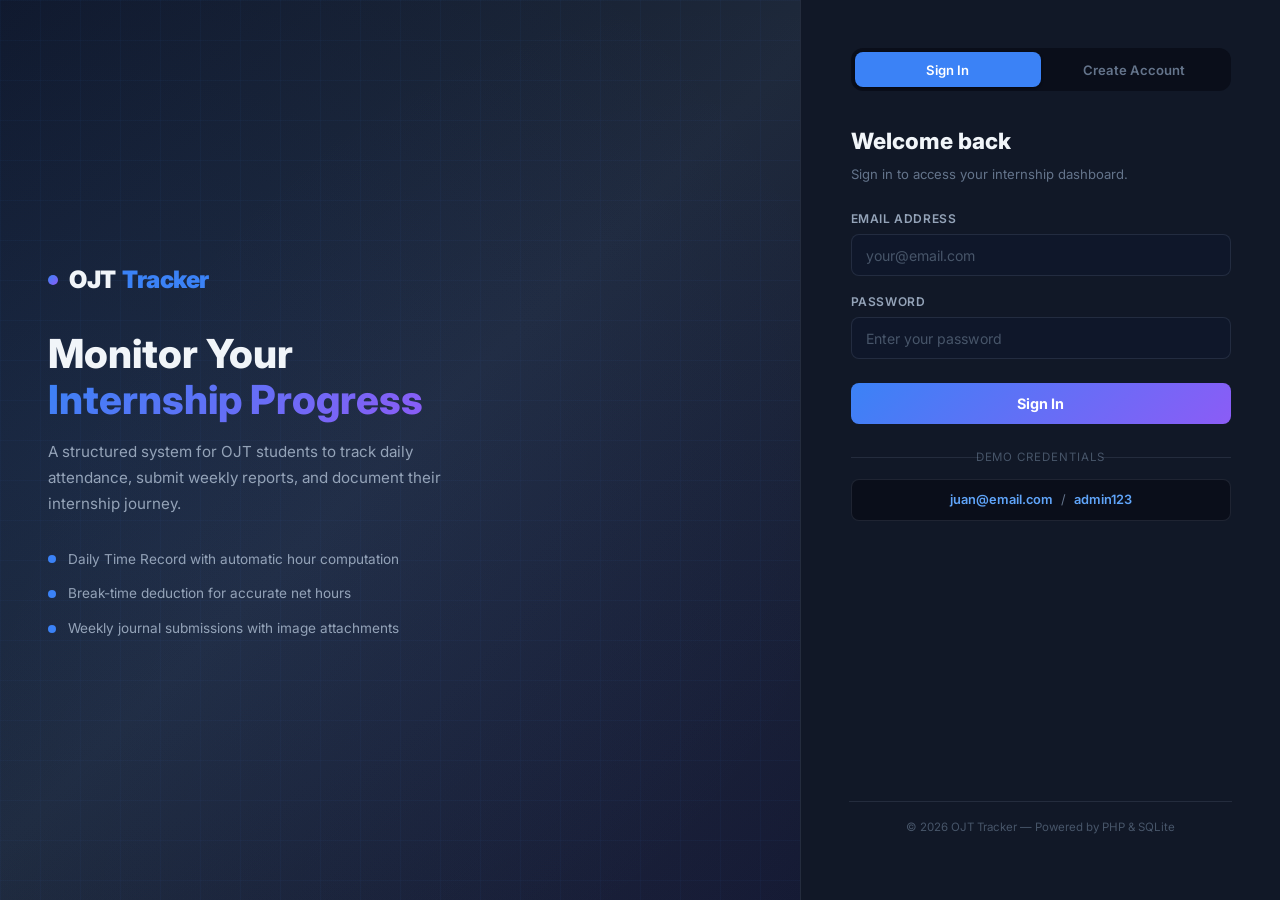
==== commit 81947272: "tinatamad ako mag isip ng commit message" ====
--- a/frontend/dashboard.html
+++ b/frontend/dashboard.html
@@ -1,254 +1,253 @@
 <!DOCTYPE html>
 <html lang="en">
+
 <head>
-  <meta charset="UTF-8"/>
-  <meta name="viewport" content="width=device-width, initial-scale=1.0"/>
+  <meta charset="UTF-8" />
+  <meta name="viewport" content="width=device-width, initial-scale=1.0" />
   <title>OJT Tracker — Dashboard</title>
-  <link rel="stylesheet" href="css/global.css"/>
-  <link rel="stylesheet" href="css/pages/dashboard.css"/>
+  <link rel="stylesheet" href="css/style.css" />
 </head>
+
 <body>
 
-<div class="sidebar-overlay" id="sidebar-overlay" onclick="closeSidebar()"></div>
-<div class="topbar">
-  <span class="topbar-logo">OJT <span style="color:#60a5fa;">Tracker</span></span>
-  <button class="hamburger" onclick="openSidebar()">&#9776;</button>
-</div>
-
-<div class="layout">
-  <aside class="sidebar" id="sidebar">
-    <div class="sidebar-logo">OJT <span>Tracker</span></div>
-
-    <div class="nav-section-label">Main Menu</div>
-    <nav>
-      <a href="dashboard.html" class="nav-link active">
-        <svg class="nav-icon-svg" viewBox="0 0 24 24"><rect x="3" y="3" width="7" height="7" rx="1"/><rect x="14" y="3" width="7" height="7" rx="1"/><rect x="14" y="14" width="7" height="7" rx="1"/><rect x="3" y="14" width="7" height="7" rx="1"/></svg>
-        Dashboard
-      </a>
-      <a href="dtr.html" class="nav-link">
-        <svg class="nav-icon-svg" viewBox="0 0 24 24"><circle cx="12" cy="12" r="9"/><polyline points="12 7 12 12 15.5 12"/></svg>
-        Daily Time Record
-      </a>
-      <a href="reports.html" class="nav-link">
-        <svg class="nav-icon-svg" viewBox="0 0 24 24"><path d="M14 2H6a2 2 0 0 0-2 2v16a2 2 0 0 0 2 2h12a2 2 0 0 0 2-2V8z"/><polyline points="14 2 14 8 20 8"/><line x1="16" y1="13" x2="8" y2="13"/><line x1="16" y1="17" x2="8" y2="17"/></svg>
-        Weekly Reports
-      </a>
-    </nav>
-
-    <div class="nav-section-label" style="margin-top:0.5rem;">Account</div>
-    <nav>
-      <a href="settings.html" class="nav-link">
-        <svg class="nav-icon-svg" viewBox="0 0 24 24"><circle cx="12" cy="12" r="3"/><path d="M19.4 15a1.65 1.65 0 0 0 .33 1.82l.06.06a2 2 0 0 1-2.83 2.83l-.06-.06a1.65 1.65 0 0 0-1.82-.33 1.65 1.65 0 0 0-1 1.51V21a2 2 0 0 1-4 0v-.09A1.65 1.65 0 0 0 9 19.4a1.65 1.65 0 0 0-1.82.33l-.06.06a2 2 0 0 1-2.83-2.83l.06-.06A1.65 1.65 0 0 0 4.68 15a1.65 1.65 0 0 0-1.51-1H3a2 2 0 0 1 0-4h.09A1.65 1.65 0 0 0 4.6 9a1.65 1.65 0 0 0-.33-1.82l-.06-.06a2 2 0 0 1 2.83-2.83l.06.06A1.65 1.65 0 0 0 9 4.68a1.65 1.65 0 0 0 1-1.51V3a2 2 0 0 1 4 0v.09a1.65 1.65 0 0 0 1 1.51 1.65 1.65 0 0 0 1.82-.33l.06-.06a2 2 0 0 1 2.83 2.83l-.06.06A1.65 1.65 0 0 0 19.4 9a1.65 1.65 0 0 0 1.51 1H21a2 2 0 0 1 0 4h-.09a1.65 1.65 0 0 0-1.51 1z"/></svg>
-        Settings
-      </a>
-    </nav>
-
-    <div class="sidebar-footer">
-      <div class="sidebar-user">
-        <div class="sidebar-avatar" id="sidebar-avatar">J</div>
-        <div class="sidebar-user-info">
-          <div class="sidebar-user-name" id="sidebar-name">Loading...</div>
-          <div class="sidebar-user-role">OJT Student</div>
-        </div>
-      </div>
-      <button class="btn btn-ghost btn-sm full-width" onclick="logoutUser()">
-        <svg width="13" height="13" viewBox="0 0 24 24" fill="none" stroke="currentColor" stroke-width="2.2" stroke-linecap="round" stroke-linejoin="round"><path d="M9 21H5a2 2 0 0 1-2-2V5a2 2 0 0 1 2-2h4"/><polyline points="16 17 21 12 16 7"/><line x1="21" y1="12" x2="9" y2="12"/></svg>
-        Sign Out
-      </button>
-    </div>
-  </aside>
-
-  <main class="main">
-
-    <!-- ── Page Header ── -->
-    <div class="page-header">
-      <div class="page-header-left">
-        <div class="breadcrumb">
-          Home <span class="breadcrumb-sep">›</span> <span class="current">Dashboard</span>
-        </div>
-        <h1>
-          <span class="page-title-icon page-title-icon-blue">📊</span>
+  <div class="sidebar-overlay" id="sidebar-overlay" onclick="closeSidebar()"></div>
+  <div class="topbar">
+    <span class="topbar-logo">OJT <span style="color:var(--accent-400);">Tracker</span></span>
+    <button class="hamburger" onclick="openSidebar()">&#9776;</button>
+  </div>
+
+  <div class="layout">
+    <aside class="sidebar" id="sidebar">
+      <div class="sidebar-logo">OJT <span>Tracker</span></div>
+
+      <div class="nav-section-label">Main Menu</div>
+      <nav>
+        <a href="dashboard.html" class="nav-link active">
+          <svg class="nav-icon-svg" viewBox="0 0 24 24">
+            <rect x="3" y="3" width="7" height="7" />
+            <rect x="14" y="3" width="7" height="7" />
+            <rect x="14" y="14" width="7" height="7" />
+            <rect x="3" y="14" width="7" height="7" />
+          </svg>
           Dashboard
-        </h1>
-        <p>Welcome back, <strong id="dash-name"></strong>. Here's your internship overview.</p>
-      </div>
-      <div class="page-header-actions">
-        <a href="dtr.html" class="btn btn-primary">
-          <svg width="13" height="13" viewBox="0 0 24 24" fill="none" stroke="currentColor" stroke-width="2.5" stroke-linecap="round" stroke-linejoin="round"><circle cx="12" cy="12" r="10"/><polyline points="12 8 12 12 14 14"/></svg>
+        </a>
+        <a href="dtr.html" class="nav-link">
+          <svg class="nav-icon-svg" viewBox="0 0 24 24">
+            <circle cx="12" cy="12" r="9" />
+            <polyline points="12 7 12 12 15.5 12" />
+          </svg>
+          Daily Time Record
+        </a>
+        <a href="reports.html" class="nav-link">
+          <svg class="nav-icon-svg" viewBox="0 0 24 24">
+            <path d="M14 2H6a2 2 0 0 0-2 2v16a2 2 0 0 0 2 2h12a2 2 0 0 0 2-2V8z" />
+            <polyline points="14 2 14 8 20 8" />
+            <line x1="16" y1="13" x2="8" y2="13" />
+            <line x1="16" y1="17" x2="8" y2="17" />
+          </svg>
+          Weekly Reports
+        </a>
+      </nav>
+
+      <div class="nav-section-label" style="margin-top:0.5rem;">Account</div>
+      <nav>
+        <a href="settings.html" class="nav-link">
+          <svg class="nav-icon-svg" viewBox="0 0 24 24">
+            <circle cx="12" cy="12" r="3" />
+            <path
+              d="M19.4 15a1.65 1.65 0 0 0 .33 1.82l.06.06a2 2 0 0 1-2.83 2.83l-.06-.06a1.65 1.65 0 0 0-1.82-.33 1.65 1.65 0 0 0-1 1.51V21a2 2 0 0 1-4 0v-.09A1.65 1.65 0 0 0 9 19.4a1.65 1.65 0 0 0-1.82.33l-.06.06a2 2 0 0 1-2.83-2.83l.06-.06A1.65 1.65 0 0 0 4.68 15a1.65 1.65 0 0 0-1.51-1H3a2 2 0 0 1 0-4h.09A1.65 1.65 0 0 0 4.6 9a1.65 1.65 0 0 0-.33-1.82l-.06-.06a2 2 0 0 1 2.83-2.83l.06.06A1.65 1.65 0 0 0 9 4.68a1.65 1.65 0 0 0 1-1.51V3a2 2 0 0 1 4 0v.09a1.65 1.65 0 0 0 1 1.51 1.65 1.65 0 0 0 1.82-.33l.06-.06a2 2 0 0 1 2.83 2.83l-.06.06A1.65 1.65 0 0 0 19.4 9a1.65 1.65 0 0 0 1.51 1H21a2 2 0 0 1 0 4h-.09a1.65 1.65 0 0 0-1.51 1z" />
+          </svg>
+          Settings
+        </a>
+      </nav>
+
+      <div class="sidebar-footer">
+        <div class="sidebar-user">
+          <div class="sidebar-avatar" id="sidebar-avatar">J</div>
+          <div class="sidebar-user-info">
+            <div class="sidebar-user-name" id="sidebar-name">Loading...</div>
+            <div class="sidebar-user-role">OJT Student</div>
+          </div>
+        </div>
+        <button class="btn btn-ghost btn-sm full-width" onclick="logoutUser()">Sign Out</button>
+      </div>
+    </aside>
+
+    <main class="main">
+      <div class="page-header">
+        <div class="page-header-left">
+          <div class="breadcrumb">Home <span class="breadcrumb-sep"> / </span><span>Dashboard</span></div>
+          <h1>Dashboard</h1>
+          <p>Welcome back, <strong id="dash-name"></strong>. Here's your internship overview.</p>
+        </div>
+        <a href="dtr.html" class="btn btn-primary btn-sm" style="margin-top:0.25rem;">
+          <svg width="12" height="12" viewBox="0 0 24 24" fill="none" stroke="currentColor" stroke-width="2.5"
+            stroke-linecap="round" stroke-linejoin="round">
+            <circle cx="12" cy="12" r="10" />
+            <polyline points="12 8 12 12 14 14" />
+          </svg>
           Record Attendance
         </a>
       </div>
-    </div>
-
-    <!-- ── Stat Cards ── -->
-    <div class="cards-grid">
-      <!-- Company -->
-      <div class="card stat-card stat-card-1">
-        <div class="stat-icon-wrap stat-icon-1">
-          <svg width="18" height="18" viewBox="0 0 24 24" fill="none" stroke="currentColor" stroke-width="2" stroke-linecap="round" stroke-linejoin="round"><path d="M3 9l9-7 9 7v11a2 2 0 0 1-2 2H5a2 2 0 0 1-2-2z"/><polyline points="9 22 9 12 15 12 15 22"/></svg>
-        </div>
-        <div class="stat-label">Company</div>
-        <div class="stat-value" id="dash-company" style="font-size:1rem; margin-top:0.2rem; letter-spacing:-0.01em; font-weight:700;">—</div>
-        <div class="stat-sub">host organization</div>
-      </div>
-
-      <!-- Hours Rendered -->
-      <div class="card stat-card stat-card-2">
-        <div class="stat-icon-wrap stat-icon-2">
-          <svg width="18" height="18" viewBox="0 0 24 24" fill="none" stroke="currentColor" stroke-width="2" stroke-linecap="round" stroke-linejoin="round"><circle cx="12" cy="12" r="9"/><polyline points="12 7 12 12 15.5 12"/></svg>
-        </div>
-        <div class="stat-label">Hours Rendered</div>
-        <div class="stat-value" id="dash-hours">0.0</div>
-        <div class="stat-sub">net hours completed</div>
-      </div>
-
-      <!-- Required Hours -->
-      <div class="card stat-card stat-card-3">
-        <div class="stat-icon-wrap stat-icon-3">
-          <svg width="18" height="18" viewBox="0 0 24 24" fill="none" stroke="currentColor" stroke-width="2" stroke-linecap="round" stroke-linejoin="round"><path d="M22 11.08V12a10 10 0 1 1-5.93-9.14"/><polyline points="22 4 12 14.01 9 11.01"/></svg>
-        </div>
-        <div class="stat-label">Required Hours</div>
-        <div class="stat-value" id="dash-required">—</div>
-        <div class="stat-sub">total OJT hours</div>
-      </div>
-
-      <!-- Reports -->
-      <div class="card stat-card stat-card-4">
-        <div class="stat-icon-wrap stat-icon-4">
-          <svg width="18" height="18" viewBox="0 0 24 24" fill="none" stroke="currentColor" stroke-width="2" stroke-linecap="round" stroke-linejoin="round"><path d="M14 2H6a2 2 0 0 0-2 2v16a2 2 0 0 0 2 2h12a2 2 0 0 0 2-2V8z"/><polyline points="14 2 14 8 20 8"/></svg>
-        </div>
-        <div class="stat-label">Reports Submitted</div>
-        <div class="stat-value" id="dash-reports">0</div>
-        <div class="stat-sub">weekly journals</div>
-      </div>
-    </div>
-
-    <!-- ── Internship Progress ── -->
-    <div class="card card-elevated" style="margin-bottom:1.25rem;">
-      <div class="card-header">
-        <div>
+
+      <div class="cards-grid">
+        <div class="card stat-card stat-card-1">
+          <div class="stat-icon-wrap stat-icon-1">
+            <svg width="18" height="18" viewBox="0 0 24 24" fill="none" stroke="currentColor" stroke-width="2"
+              stroke-linecap="round" stroke-linejoin="round">
+              <path d="M3 9l9-7 9 7v11a2 2 0 0 1-2 2H5a2 2 0 0 1-2-2z" />
+              <polyline points="9 22 9 12 15 12 15 22" />
+            </svg>
+          </div>
+          <div class="stat-label">Company</div>
+          <div class="stat-value" id="dash-company" style="font-size:1rem; margin-top:0.15rem;">—</div>
+        </div>
+        <div class="card stat-card stat-card-2">
+          <div class="stat-icon-wrap stat-icon-2">
+            <svg width="18" height="18" viewBox="0 0 24 24" fill="none" stroke="currentColor" stroke-width="2"
+              stroke-linecap="round" stroke-linejoin="round">
+              <circle cx="12" cy="12" r="9" />
+              <polyline points="12 7 12 12 15.5 12" />
+            </svg>
+          </div>
+          <div class="stat-label">Hours Rendered</div>
+          <div class="stat-value" id="dash-hours">0</div>
+          <div class="stat-sub">net hours completed</div>
+        </div>
+        <div class="card stat-card stat-card-3">
+          <div class="stat-icon-wrap stat-icon-3">
+            <svg width="18" height="18" viewBox="0 0 24 24" fill="none" stroke="currentColor" stroke-width="2"
+              stroke-linecap="round" stroke-linejoin="round">
+              <path d="M22 11.08V12a10 10 0 1 1-5.93-9.14" />
+              <polyline points="22 4 12 14.01 9 11.01" />
+            </svg>
+          </div>
+          <div class="stat-label">Required Hours</div>
+          <div class="stat-value" id="dash-required">—</div>
+          <div class="stat-sub">total OJT hours</div>
+        </div>
+        <div class="card stat-card stat-card-4">
+          <div class="stat-icon-wrap stat-icon-4">
+            <svg width="18" height="18" viewBox="0 0 24 24" fill="none" stroke="currentColor" stroke-width="2"
+              stroke-linecap="round" stroke-linejoin="round">
+              <path d="M14 2H6a2 2 0 0 0-2 2v16a2 2 0 0 0 2 2h12a2 2 0 0 0 2-2V8z" />
+              <polyline points="14 2 14 8 20 8" />
+            </svg>
+          </div>
+          <div class="stat-label">Reports Submitted</div>
+          <div class="stat-value" id="dash-reports">0</div>
+          <div class="stat-sub">weekly journals</div>
+        </div>
+      </div>
+
+      <!-- Progress Card -->
+      <div class="card" style="margin-bottom:1.25rem;">
+        <div class="card-header">
           <div class="card-title">Internship Progress</div>
-          <div class="card-subtitle">Track your completed OJT hours</div>
-        </div>
-        <span class="badge badge-primary" id="progress-badge">0%</span>
-      </div>
-      <div class="progress-wrap">
-        <div class="progress-label-row">
-          <span id="progress-label-left">0 hrs rendered</span>
-          <span id="progress-label-right">Target: — hrs</span>
-        </div>
-        <div class="progress-bar-bg">
-          <div class="progress-bar-fill" id="progress-bar" style="width:0%"></div>
-        </div>
-        <div class="progress-remaining-text" id="progress-remaining"></div>
-      </div>
-    </div>
-
-    <!-- ── Recent Attendance ── -->
-    <div class="card">
-      <div class="card-header">
-        <div>
+          <span class="badge badge-primary" id="progress-badge">0%</span>
+        </div>
+        <div class="progress-wrap">
+          <div class="progress-label-row">
+            <span id="progress-label-left">0 hrs rendered</span>
+            <span id="progress-label-right">Target: — hrs</span>
+          </div>
+          <div class="progress-bar-bg">
+            <div class="progress-bar-fill" id="progress-bar" style="width:0%"></div>
+          </div>
+          <div style="margin-top:0.6rem; font-size:0.77rem; color:var(--text-muted);" id="progress-remaining"></div>
+        </div>
+      </div>
+
+      <!-- Recent Attendance -->
+      <div class="card">
+        <div class="card-header">
           <div class="card-title">Recent Attendance</div>
-          <div class="card-subtitle">Your last 5 recorded days</div>
-        </div>
-        <a href="dtr.html" class="btn btn-outline btn-sm">
-          View All
-          <svg width="11" height="11" viewBox="0 0 24 24" fill="none" stroke="currentColor" stroke-width="2.5" stroke-linecap="round" stroke-linejoin="round"><polyline points="9 18 15 12 9 6"/></svg>
-        </a>
-      </div>
-      <div class="table-wrap">
-        <table class="table">
-          <thead>
-            <tr>
-              <th>Date</th>
-              <th>Time In</th>
-              <th>Time Out</th>
-              <th>Break</th>
-              <th>Net Hours</th>
-            </tr>
-          </thead>
-          <tbody id="recent-dtr">
-            <tr>
-              <td colspan="5">
-                <div class="empty-state">
-                  <div class="empty-state-icon">🕐</div>
-                  <h3>No records yet</h3>
-                  <p>Start recording your attendance with the button above.</p>
-                </div>
-              </td>
-            </tr>
-          </tbody>
-        </table>
-      </div>
-    </div>
-
-  </main>
-</div>
-
-<script src="js/auth.js"></script>
-<script>
-  const user = getUser();
-  document.getElementById('sidebar-name').textContent   = user.name;
-  document.getElementById('dash-name').textContent      = user.name.split(' ')[0];
-  document.getElementById('sidebar-avatar').textContent = user.name.charAt(0).toUpperCase();
-
-  const settings = JSON.parse(localStorage.getItem('ojt_settings') || '{}');
-  const reqHours = settings.required_hours || user.required_hours || 600;
-  const company  = settings.company        || user.company        || '—';
-
-  document.getElementById('dash-company').textContent         = company;
-  document.getElementById('dash-required').textContent        = reqHours;
-  document.getElementById('progress-label-right').textContent = `Target: ${reqHours} hrs`;
-
-  fetch(`${API}/dtr/get_records.php?user_id=${user.id}`)
-    .then(r => r.json()).then(data => {
-      const records = data.records || [];
-      const total   = records.reduce((s, r) => s + parseFloat(r.total_hours || 0), 0);
-      const pct     = Math.min((total / reqHours) * 100, 100).toFixed(1);
-      const remain  = Math.max(0, reqHours - total).toFixed(1);
-
-      document.getElementById('dash-hours').textContent          = total.toFixed(1);
-      document.getElementById('progress-badge').textContent      = pct + '%';
-      document.getElementById('progress-label-left').textContent = `${total.toFixed(1)} hrs rendered`;
-      document.getElementById('progress-remaining').textContent  = remain > 0
-        ? `${remain} hours remaining to complete your OJT`
-        : '🎉 OJT hours requirement fulfilled!';
-
-      requestAnimationFrame(() => {
-        setTimeout(() => {
-          document.getElementById('progress-bar').style.width = pct + '%';
-        }, 120);
-      });
-
-      const recent = records.slice(0, 5);
-      if (!recent.length) return;
-      document.getElementById('recent-dtr').innerHTML = recent.map((r, i) => `
+          <a href="dtr.html" class="btn btn-outline btn-sm">View All</a>
+        </div>
+        <div class="table-wrap">
+          <table class="table">
+            <thead>
+              <tr>
+                <th>Date</th>
+                <th>Time In</th>
+                <th>Time Out</th>
+                <th>Break</th>
+                <th>Net Hours</th>
+              </tr>
+            </thead>
+            <tbody id="recent-dtr">
+              <tr>
+                <td colspan="5">
+                  <div class="empty-state">
+                    <p>No attendance records found.</p>
+                  </div>
+                </td>
+              </tr>
+            </tbody>
+          </table>
+        </div>
+      </div>
+    </main>
+  </div>
+
+  <script src="js/auth.js"></script>
+  <script>
+    const user = getUser();
+    document.getElementById('sidebar-name').textContent = user.name;
+    document.getElementById('dash-name').textContent = user.name.split(' ')[0];
+    document.getElementById('sidebar-avatar').textContent = user.name.charAt(0).toUpperCase();
+
+    const settings = JSON.parse(localStorage.getItem(`ojt_settings_${user.id}`) || '{}');
+    const reqHours = settings.required_hours || user.required_hours || 600;
+    const company = settings.company || user.company || '—';
+
+    document.getElementById('dash-company').textContent = company;
+    document.getElementById('dash-required').textContent = reqHours;
+    document.getElementById('progress-label-right').textContent = `Target: ${reqHours} hrs`;
+
+    fetch(`${API}/dtr/get_records.php?user_id=${user.id}`)
+      .then(r => r.json()).then(data => {
+        const records = data.records || [];
+        const total = records.reduce((s, r) => s + parseFloat(r.total_hours || 0), 0);
+        const pct = Math.min((total / reqHours) * 100, 100).toFixed(1);
+        const remain = Math.max(0, reqHours - total).toFixed(1);
+
+        document.getElementById('dash-hours').textContent = total.toFixed(1);
+        document.getElementById('progress-badge').textContent = pct + '%';
+        document.getElementById('progress-label-left').textContent = `${total.toFixed(1)} hrs rendered`;
+        document.getElementById('progress-remaining').textContent = remain > 0
+          ? `${remain} hours remaining to complete your OJT`
+          : '🎉 OJT hours requirement fulfilled!';
+
+        // Animate progress bar after paint
+        requestAnimationFrame(() => {
+          setTimeout(() => {
+            document.getElementById('progress-bar').style.width = pct + '%';
+          }, 100);
+        });
+
+        const recent = records.slice(0, 5);
+        if (!recent.length) return;
+        document.getElementById('recent-dtr').innerHTML = recent.map((r, i) => `
         <tr style="animation: fadeUp 0.3s ease ${i * 0.06}s both;">
-          <td style="font-weight:700; color:var(--text);">${r.date}</td>
-          <td>${r.time_in  || '<span style="color:var(--text-faint)">—</span>'}</td>
-          <td>${r.time_out || '<span style="color:var(--text-faint)">—</span>'}</td>
-          <td>${r.break_minutes > 0
-            ? `<span class="badge badge-warning">${r.break_minutes} min</span>`
-            : `<span style="color:var(--text-faint); font-size:0.82rem;">—</span>`}</td>
+          <td style="font-weight:600;">${r.date}</td>
+          <td>${r.time_in || '—'}</td>
+          <td>${r.time_out || '—'}</td>
+          <td>${r.break_minutes > 0 ? `<span class="badge badge-warning">${r.break_minutes}m</span>` : `<span style="color:var(--text-muted)">—</span>`}</td>
           <td>${r.total_hours
             ? `<span class="badge badge-success">${parseFloat(r.total_hours).toFixed(2)} hrs</span>`
             : `<span class="badge badge-warning">In Progress</span>`}</td>
         </tr>`).join('');
-    });
-
-  fetch(`${API}/reports/get_reports.php?user_id=${user.id}`)
-    .then(r => r.json()).then(data => {
-      document.getElementById('dash-reports').textContent = (data.reports || []).length;
-    });
-
-  function openSidebar()  {
-    document.getElementById('sidebar').classList.add('open');
-    document.getElementById('sidebar-overlay').classList.add('show');
-  }
-  function closeSidebar() {
-    document.getElementById('sidebar').classList.remove('open');
-    document.getElementById('sidebar-overlay').classList.remove('show');
-  }
-</script>
+      });
+
+    fetch(`${API}/reports/get_reports.php?user_id=${user.id}`)
+      .then(r => r.json()).then(data => {
+        document.getElementById('dash-reports').textContent = (data.reports || []).length;
+      });
+
+    function openSidebar() { document.getElementById('sidebar').classList.add('open'); document.getElementById('sidebar-overlay').classList.add('show'); }
+    function closeSidebar() { document.getElementById('sidebar').classList.remove('open'); document.getElementById('sidebar-overlay').classList.remove('show'); }
+  </script>
 </body>
+
 </html>
--- a/frontend/css/style.css
+++ b/frontend/css/style.css
@@ -0,0 +1,1669 @@
+/* ═══════════════════════════════════════════════════════════════
+   OJT TRACKER — Premium Dark Theme Design System
+   Vibrant Blue Accent • Glassmorphism • Micro-Animations
+   ═══════════════════════════════════════════════════════════════ */
+
+/* ── Google Fonts ─────────────────────────────────────────────── */
+@import url('https://fonts.googleapis.com/css2?family=Inter:wght@300;400;500;600;700;800;900&display=swap');
+
+/* ── Root Design Tokens ──────────────────────────────────────── */
+:root {
+  /* ── Vibrant Blue Palette ── */
+  --primary:       #3b82f6;
+  --primary-light: #60a5fa;
+  --primary-dark:  #2563eb;
+  --primary-glow:  rgba(59, 130, 246, 0.25);
+  --primary-subtle: rgba(59, 130, 246, 0.08);
+
+  /* ── Accent Colors ── */
+  --accent-400:    #60a5fa;
+  --accent-500:    #3b82f6;
+  --accent-gradient: linear-gradient(135deg, #3b82f6, #8b5cf6);
+
+  /* ── Dark Theme Surfaces ── */
+  --bg-base:       #0a0e1a;
+  --bg-surface:    #111827;
+  --bg-card:       rgba(17, 24, 39, 0.85);
+  --bg-elevated:   #1f2937;
+  --bg-subtle:     #1a2332;
+  --bg-input:      #0f172a;
+  --bg-hover:      rgba(59, 130, 246, 0.08);
+
+  /* ── Text ── */
+  --text:          #f1f5f9;
+  --text-secondary:#94a3b8;
+  --text-muted:    #64748b;
+  --text-dim:      #475569;
+
+  /* ── Borders ── */
+  --border:        rgba(148, 163, 184, 0.15);
+  --border-light:  rgba(148, 163, 184, 0.08);
+  --border-focus:  rgba(59, 130, 246, 0.5);
+
+  /* ── Semantic ── */
+  --success:       #22c55e;
+  --success-bg:    rgba(34, 197, 94, 0.12);
+  --warning:       #f59e0b;
+  --warning-bg:    rgba(245, 158, 11, 0.12);
+  --danger:        #ef4444;
+  --danger-bg:     rgba(239, 68, 68, 0.12);
+
+  /* ── Spacing & Radius ── */
+  --radius-sm:     8px;
+  --radius-md:     12px;
+  --radius-lg:     16px;
+  --radius-xl:     20px;
+  --radius-full:   9999px;
+
+  /* ── Effects ── */
+  --shadow-sm:     0 1px 3px rgba(0,0,0,0.3), 0 1px 2px rgba(0,0,0,0.2);
+  --shadow-md:     0 4px 6px rgba(0,0,0,0.3), 0 2px 4px rgba(0,0,0,0.2);
+  --shadow-lg:     0 10px 40px rgba(0,0,0,0.4);
+  --shadow-glow:   0 0 30px rgba(59, 130, 246, 0.15);
+  --glass:         blur(20px) saturate(180%);
+  --transition:    all 0.2s cubic-bezier(0.4, 0, 0.2, 1);
+}
+
+/* ── Reset ────────────────────────────────────────────────────── */
+*, *::before, *::after {
+  box-sizing: border-box;
+  margin: 0;
+  padding: 0;
+}
+
+body {
+  font-family: 'Inter', -apple-system, BlinkMacSystemFont, sans-serif;
+  background: var(--bg-base);
+  color: var(--text);
+  line-height: 1.6;
+  -webkit-font-smoothing: antialiased;
+  -moz-osx-font-smoothing: grayscale;
+  min-height: 100vh;
+}
+
+/* ── Scrollbar Styling ────────────────────────────────────────── */
+::-webkit-scrollbar { width: 6px; height: 6px; }
+::-webkit-scrollbar-track { background: transparent; }
+::-webkit-scrollbar-thumb { background: rgba(148, 163, 184, 0.2); border-radius: 3px; }
+::-webkit-scrollbar-thumb:hover { background: rgba(148, 163, 184, 0.35); }
+
+/* ── Animations ───────────────────────────────────────────────── */
+@keyframes fadeUp {
+  from { opacity: 0; transform: translateY(12px); }
+  to   { opacity: 1; transform: translateY(0); }
+}
+@keyframes fadeIn {
+  from { opacity: 0; }
+  to   { opacity: 1; }
+}
+@keyframes slideInRight {
+  from { opacity: 0; transform: translateX(20px); }
+  to   { opacity: 1; transform: translateX(0); }
+}
+@keyframes shimmer {
+  0%   { background-position: -200% 0; }
+  100% { background-position: 200% 0; }
+}
+@keyframes pulse-ring {
+  0%   { box-shadow: 0 0 0 0 rgba(59, 130, 246, 0.4); }
+  100% { box-shadow: 0 0 0 12px rgba(59, 130, 246, 0); }
+}
+@keyframes spin {
+  to { transform: rotate(360deg); }
+}
+@keyframes glow-pulse {
+  0%, 100% { opacity: 0.5; }
+  50%      { opacity: 1; }
+}
+
+/* ══════════════════════════════════════════════════════════════
+   LOGIN PAGE
+   ══════════════════════════════════════════════════════════════ */
+
+.login-page {
+  display: flex;
+  min-height: 100vh;
+  background: var(--bg-base);
+}
+
+/* ── Brand Panel (left side) ────────────────────────────────── */
+.login-brand {
+  flex: 1;
+  display: flex;
+  flex-direction: column;
+  justify-content: center;
+  padding: 3rem;
+  background: linear-gradient(135deg, #0f172a 0%, #1e293b 50%, #0f172a 100%);
+  position: relative;
+  overflow: hidden;
+}
+
+.login-brand::before {
+  content: '';
+  position: absolute;
+  top: -50%;
+  left: -50%;
+  width: 200%;
+  height: 200%;
+  background: radial-gradient(ellipse at 30% 50%, rgba(59, 130, 246, 0.08) 0%, transparent 50%),
+              radial-gradient(ellipse at 70% 80%, rgba(139, 92, 246, 0.06) 0%, transparent 50%);
+  pointer-events: none;
+}
+
+.brand-grid {
+  position: absolute;
+  inset: 0;
+  background-image: linear-gradient(rgba(59, 130, 246, 0.04) 1px, transparent 1px),
+                    linear-gradient(90deg, rgba(59, 130, 246, 0.04) 1px, transparent 1px);
+  background-size: 40px 40px;
+  pointer-events: none;
+}
+
+.brand-logo {
+  display: flex;
+  align-items: center;
+  gap: 0.4rem;
+  font-size: 1.5rem;
+  font-weight: 900;
+  letter-spacing: -0.02em;
+  color: var(--text);
+  margin-bottom: 2rem;
+  position: relative;
+}
+.brand-logo span { color: var(--primary); }
+.brand-logo-dot {
+  width: 10px;
+  height: 10px;
+  border-radius: 50%;
+  background: var(--accent-gradient);
+  margin-right: 0.3rem;
+  animation: pulse-ring 2s infinite;
+}
+
+.brand-headline {
+  font-size: 2.5rem;
+  font-weight: 800;
+  line-height: 1.15;
+  color: var(--text);
+  margin-bottom: 1rem;
+  position: relative;
+}
+.brand-headline em {
+  font-style: normal;
+  background: var(--accent-gradient);
+  -webkit-background-clip: text;
+  -webkit-text-fill-color: transparent;
+  background-clip: text;
+}
+
+.brand-sub {
+  font-size: 0.95rem;
+  color: var(--text-secondary);
+  line-height: 1.7;
+  max-width: 420px;
+  margin-bottom: 2rem;
+  position: relative;
+}
+
+.brand-features {
+  display: flex;
+  flex-direction: column;
+  gap: 0.8rem;
+  position: relative;
+}
+.brand-feature {
+  display: flex;
+  align-items: center;
+  gap: 0.75rem;
+  font-size: 0.85rem;
+  color: var(--text-secondary);
+}
+.brand-dot {
+  width: 8px;
+  height: 8px;
+  border-radius: 50%;
+  background: var(--primary);
+  flex-shrink: 0;
+}
+
+/* ── Form Panel (right side) ────────────────────────────────── */
+.login-form-panel {
+  width: 480px;
+  display: flex;
+  flex-direction: column;
+  justify-content: center;
+  padding: 3rem;
+  background: var(--bg-surface);
+  border-left: 1px solid var(--border);
+}
+
+.login-form-content { max-width: 380px; margin: 0 auto; width: 100%; }
+
+/* Auth Tabs */
+.auth-tabs {
+  display: flex;
+  gap: 0;
+  background: var(--bg-base);
+  border-radius: var(--radius-md);
+  padding: 4px;
+  margin-bottom: 2rem;
+}
+.auth-tab {
+  flex: 1;
+  padding: 0.6rem 1rem;
+  border: none;
+  border-radius: var(--radius-sm);
+  background: transparent;
+  color: var(--text-muted);
+  font-size: 0.82rem;
+  font-weight: 600;
+  cursor: pointer;
+  font-family: inherit;
+  transition: var(--transition);
+}
+.auth-tab.active {
+  background: var(--primary);
+  color: #fff;
+  box-shadow: var(--shadow-sm);
+}
+.auth-tab:not(.active):hover { color: var(--text); }
+
+/* Auth Panels */
+.auth-panels { position: relative; }
+.auth-panel { display: none; animation: fadeIn 0.3s ease; }
+.auth-panel.active { display: block; }
+
+/* Form Elements */
+.form-title {
+  font-size: 1.4rem;
+  font-weight: 800;
+  color: var(--text);
+  margin-bottom: 0.3rem;
+}
+.form-sub {
+  font-size: 0.82rem;
+  color: var(--text-muted);
+  margin-bottom: 1.5rem;
+}
+
+.input-field {
+  margin-bottom: 1rem;
+}
+.input-field label {
+  display: block;
+  font-size: 0.75rem;
+  font-weight: 600;
+  text-transform: uppercase;
+  letter-spacing: 0.05em;
+  color: var(--text-secondary);
+  margin-bottom: 0.4rem;
+}
+.input-field input {
+  width: 100%;
+  padding: 0.7rem 0.9rem;
+  border: 1.5px solid var(--border);
+  border-radius: var(--radius-sm);
+  background: var(--bg-input);
+  color: var(--text);
+  font-size: 0.88rem;
+  font-family: inherit;
+  outline: none;
+  transition: var(--transition);
+}
+.input-field input:focus {
+  border-color: var(--primary);
+  box-shadow: 0 0 0 3px var(--primary-glow);
+  background: var(--bg-base);
+}
+.input-field input::placeholder { color: var(--text-dim); }
+
+.field-row {
+  display: grid;
+  grid-template-columns: 1fr 1fr;
+  gap: 0.75rem;
+}
+
+/* Auth Alert */
+.auth-alert {
+  padding: 0.65rem 0.9rem;
+  border-radius: var(--radius-sm);
+  font-size: 0.82rem;
+  font-weight: 500;
+  margin-bottom: 1rem;
+  display: none;
+  animation: fadeUp 0.25s ease;
+}
+.auth-alert.show { display: block; }
+.auth-alert.error {
+  background: var(--danger-bg);
+  color: #fca5a5;
+  border: 1px solid rgba(239, 68, 68, 0.2);
+}
+.auth-alert.success {
+  background: var(--success-bg);
+  color: #86efac;
+  border: 1px solid rgba(34, 197, 94, 0.2);
+}
+
+/* Auth Button */
+.btn-auth {
+  width: 100%;
+  padding: 0.75rem;
+  border: none;
+  border-radius: var(--radius-sm);
+  background: var(--accent-gradient);
+  color: #fff;
+  font-size: 0.9rem;
+  font-weight: 700;
+  cursor: pointer;
+  font-family: inherit;
+  transition: var(--transition);
+  margin-top: 0.5rem;
+}
+.btn-auth:hover { filter: brightness(1.1); transform: translateY(-1px); box-shadow: var(--shadow-glow); }
+.btn-auth:active { transform: translateY(0); }
+.btn-auth:disabled { opacity: 0.6; cursor: not-allowed; transform: none; }
+
+/* Divider */
+.auth-divider {
+  text-align: center;
+  position: relative;
+  margin: 1.5rem 0 0.8rem;
+  font-size: 0.72rem;
+  color: var(--text-dim);
+  text-transform: uppercase;
+  letter-spacing: 0.08em;
+}
+.auth-divider::before, .auth-divider::after {
+  content: '';
+  position: absolute;
+  top: 50%;
+  width: calc(50% - 60px);
+  height: 1px;
+  background: var(--border);
+}
+.auth-divider::before { left: 0; }
+.auth-divider::after { right: 0; }
+
+.demo-hint {
+  text-align: center;
+  font-size: 0.8rem;
+  color: var(--text-muted);
+  padding: 0.6rem;
+  background: var(--bg-base);
+  border-radius: var(--radius-sm);
+  border: 1px solid var(--border);
+}
+.demo-hint strong { color: var(--primary-light); font-weight: 600; }
+
+/* Strength Bar */
+.strength-bar {
+  display: flex;
+  gap: 4px;
+  margin-top: 0.5rem;
+}
+.strength-seg {
+  flex: 1;
+  height: 4px;
+  border-radius: 2px;
+  background: var(--border);
+  transition: var(--transition);
+}
+.strength-seg.weak { background: #ef4444; }
+.strength-seg.fair { background: #f59e0b; }
+.strength-seg.good { background: #22c55e; }
+.strength-seg.strong { background: #3b82f6; }
+.strength-label {
+  font-size: 0.72rem;
+  color: var(--text-muted);
+  margin-top: 0.35rem;
+}
+
+/* Auth Footer */
+.auth-footer-bar {
+  text-align: center;
+  padding: 1rem;
+  font-size: 0.72rem;
+  color: var(--text-dim);
+  border-top: 1px solid var(--border);
+  margin-top: auto;
+}
+
+/* ══════════════════════════════════════════════════════════════
+   APP LAYOUT — Sidebar + Main
+   ══════════════════════════════════════════════════════════════ */
+
+.layout {
+  display: flex;
+  min-height: 100vh;
+}
+
+/* ── Sidebar ─────────────────────────────────────────────────── */
+.sidebar {
+  width: 260px;
+  background: var(--bg-surface);
+  border-right: 1px solid var(--border);
+  display: flex;
+  flex-direction: column;
+  padding: 1.5rem 0;
+  flex-shrink: 0;
+  position: sticky;
+  top: 0;
+  height: 100vh;
+  overflow-y: auto;
+  z-index: 100;
+}
+
+.sidebar-logo {
+  font-size: 1.25rem;
+  font-weight: 900;
+  letter-spacing: -0.02em;
+  padding: 0 1.25rem;
+  margin-bottom: 1.5rem;
+  color: var(--text);
+}
+.sidebar-logo span { color: var(--primary); }
+
+.nav-section-label {
+  font-size: 0.65rem;
+  font-weight: 700;
+  text-transform: uppercase;
+  letter-spacing: 0.1em;
+  color: var(--text-dim);
+  padding: 0 1.25rem;
+  margin-bottom: 0.5rem;
+  margin-top: 1rem;
+}
+
+.nav-link {
+  display: flex;
+  align-items: center;
+  gap: 0.75rem;
+  padding: 0.65rem 1.25rem;
+  color: var(--text-secondary);
+  text-decoration: none;
+  font-size: 0.85rem;
+  font-weight: 500;
+  transition: var(--transition);
+  border-left: 3px solid transparent;
+  margin: 1px 0;
+}
+.nav-link:hover {
+  color: var(--text);
+  background: var(--bg-hover);
+  border-left-color: var(--border);
+}
+.nav-link.active {
+  color: var(--primary-light);
+  background: var(--primary-subtle);
+  border-left-color: var(--primary);
+  font-weight: 600;
+}
+.nav-link.active .nav-icon-svg {
+  stroke: var(--primary-light);
+}
+
+.nav-icon-svg {
+  width: 18px;
+  height: 18px;
+  fill: none;
+  stroke: currentColor;
+  stroke-width: 2;
+  stroke-linecap: round;
+  stroke-linejoin: round;
+  flex-shrink: 0;
+}
+
+/* Sidebar Footer */
+.sidebar-footer {
+  margin-top: auto;
+  padding: 1rem 1.25rem 0.5rem;
+  border-top: 1px solid var(--border);
+}
+.sidebar-user {
+  display: flex;
+  align-items: center;
+  gap: 0.65rem;
+  margin-bottom: 0.75rem;
+}
+.sidebar-avatar {
+  width: 36px;
+  height: 36px;
+  border-radius: var(--radius-full);
+  background: var(--accent-gradient);
+  color: #fff;
+  display: flex;
+  align-items: center;
+  justify-content: center;
+  font-size: 0.85rem;
+  font-weight: 700;
+  flex-shrink: 0;
+}
+.sidebar-user-info { min-width: 0; }
+.sidebar-user-name {
+  font-size: 0.82rem;
+  font-weight: 600;
+  color: var(--text);
+  white-space: nowrap;
+  overflow: hidden;
+  text-overflow: ellipsis;
+}
+.sidebar-user-role {
+  font-size: 0.7rem;
+  color: var(--text-muted);
+}
+
+/* ── Main Content Area ───────────────────────────────────────── */
+.main {
+  flex: 1;
+  padding: 2rem 2.5rem;
+  min-width: 0;
+  background: var(--bg-base);
+}
+
+/* ── Mobile Topbar (hidden by default) ──────────────────────── */
+.topbar {
+  display: none;
+  align-items: center;
+  justify-content: space-between;
+  padding: 0.75rem 1rem;
+  background: var(--bg-surface);
+  border-bottom: 1px solid var(--border);
+  position: sticky;
+  top: 0;
+  z-index: 99;
+}
+.topbar-logo {
+  font-size: 1.1rem;
+  font-weight: 800;
+  color: var(--text);
+}
+.hamburger {
+  background: none;
+  border: 1.5px solid var(--border);
+  border-radius: var(--radius-sm);
+  color: var(--text);
+  font-size: 1.2rem;
+  padding: 0.3rem 0.6rem;
+  cursor: pointer;
+  transition: var(--transition);
+}
+.hamburger:hover { border-color: var(--primary); color: var(--primary); }
+
+.sidebar-overlay {
+  display: none;
+  position: fixed;
+  inset: 0;
+  background: rgba(0,0,0,0.6);
+  z-index: 99;
+  backdrop-filter: blur(4px);
+}
+.sidebar-overlay.show { display: block; }
+
+/* ══════════════════════════════════════════════════════════════
+   PAGE HEADER
+   ══════════════════════════════════════════════════════════════ */
+
+.page-header {
+  display: flex;
+  justify-content: space-between;
+  align-items: flex-start;
+  flex-wrap: wrap;
+  gap: 1rem;
+  margin-bottom: 1.75rem;
+}
+.breadcrumb {
+  font-size: 0.72rem;
+  color: var(--text-dim);
+  margin-bottom: 0.4rem;
+  text-transform: uppercase;
+  letter-spacing: 0.06em;
+  font-weight: 600;
+}
+.breadcrumb span { color: var(--text-secondary); }
+.breadcrumb-sep { margin: 0 0.3rem; color: var(--border); }
+
+.page-header h1 {
+  font-size: 1.6rem;
+  font-weight: 800;
+  color: var(--text);
+  letter-spacing: -0.02em;
+  line-height: 1.2;
+}
+.page-header p {
+  font-size: 0.85rem;
+  color: var(--text-muted);
+  margin-top: 0.3rem;
+}
+
+/* ══════════════════════════════════════════════════════════════
+   CARDS & GLASSMORPHISM
+   ══════════════════════════════════════════════════════════════ */
+
+.card {
+  background: var(--bg-card);
+  backdrop-filter: var(--glass);
+  border: 1px solid var(--border);
+  border-radius: var(--radius-md);
+  padding: 1.25rem;
+  transition: var(--transition);
+}
+.card:hover {
+  border-color: rgba(148, 163, 184, 0.2);
+}
+
+.card-header {
+  display: flex;
+  justify-content: space-between;
+  align-items: center;
+  margin-bottom: 1rem;
+  padding-bottom: 0.75rem;
+  border-bottom: 1px solid var(--border-light);
+}
+.card-title {
+  font-size: 0.9rem;
+  font-weight: 700;
+  color: var(--text);
+}
+
+/* ── Stat Cards ──────────────────────────────────────────────── */
+.cards-grid {
+  display: grid;
+  grid-template-columns: repeat(auto-fit, minmax(200px, 1fr));
+  gap: 1rem;
+  margin-bottom: 1.25rem;
+}
+
+.stat-card {
+  position: relative;
+  overflow: hidden;
+}
+.stat-card::before {
+  content: '';
+  position: absolute;
+  top: 0;
+  left: 0;
+  right: 0;
+  height: 3px;
+  border-radius: var(--radius-md) var(--radius-md) 0 0;
+}
+.stat-card-1::before { background: var(--accent-gradient); }
+.stat-card-2::before { background: linear-gradient(135deg, #22c55e, #16a34a); }
+.stat-card-3::before { background: linear-gradient(135deg, #f59e0b, #d97706); }
+.stat-card-4::before { background: linear-gradient(135deg, #8b5cf6, #7c3aed); }
+
+.stat-icon-wrap {
+  width: 40px;
+  height: 40px;
+  border-radius: var(--radius-sm);
+  display: flex;
+  align-items: center;
+  justify-content: center;
+  margin-bottom: 0.75rem;
+}
+.stat-icon-1 { background: var(--primary-subtle); color: var(--primary-light); }
+.stat-icon-2 { background: var(--success-bg); color: var(--success); }
+.stat-icon-3 { background: var(--warning-bg); color: var(--warning); }
+.stat-icon-4 { background: rgba(139, 92, 246, 0.12); color: #a78bfa; }
+
+.stat-label {
+  font-size: 0.72rem;
+  font-weight: 600;
+  text-transform: uppercase;
+  letter-spacing: 0.06em;
+  color: var(--text-muted);
+  margin-bottom: 0.3rem;
+}
+.stat-value {
+  font-size: 1.5rem;
+  font-weight: 800;
+  color: var(--text);
+  letter-spacing: -0.02em;
+}
+.stat-sub {
+  font-size: 0.72rem;
+  color: var(--text-dim);
+  margin-top: 0.2rem;
+}
+
+/* ══════════════════════════════════════════════════════════════
+   BUTTONS
+   ══════════════════════════════════════════════════════════════ */
+
+.btn {
+  display: inline-flex;
+  align-items: center;
+  gap: 0.4rem;
+  padding: 0.55rem 1.1rem;
+  border: 1.5px solid transparent;
+  border-radius: var(--radius-sm);
+  font-size: 0.82rem;
+  font-weight: 600;
+  cursor: pointer;
+  font-family: inherit;
+  transition: var(--transition);
+  text-decoration: none;
+  white-space: nowrap;
+}
+
+.btn-primary {
+  background: var(--accent-gradient);
+  color: #fff;
+  border: none;
+}
+.btn-primary:hover { filter: brightness(1.1); transform: translateY(-1px); box-shadow: var(--shadow-glow); }
+.btn-primary:active { transform: translateY(0); }
+
+.btn-outline {
+  background: transparent;
+  color: var(--text-secondary);
+  border-color: var(--border);
+}
+.btn-outline:hover { border-color: var(--primary); color: var(--primary-light); background: var(--primary-subtle); }
+
+.btn-ghost {
+  background: transparent;
+  color: var(--text-muted);
+  border: 1px solid var(--border);
+}
+.btn-ghost:hover { color: var(--text); border-color: var(--text-muted); }
+
+.btn-danger {
+  background: var(--danger);
+  color: #fff;
+  border: none;
+}
+.btn-danger:hover { filter: brightness(1.1); }
+
+.btn-sm { padding: 0.35rem 0.75rem; font-size: 0.78rem; }
+.full-width { width: 100%; justify-content: center; }
+
+/* ══════════════════════════════════════════════════════════════
+   BADGES
+   ══════════════════════════════════════════════════════════════ */
+
+.badge {
+  display: inline-flex;
+  align-items: center;
+  padding: 0.2rem 0.6rem;
+  border-radius: var(--radius-full);
+  font-size: 0.7rem;
+  font-weight: 600;
+  letter-spacing: 0.02em;
+}
+.badge-primary { background: var(--primary-subtle); color: var(--primary-light); border: 1px solid rgba(59, 130, 246, 0.2); }
+.badge-success { background: var(--success-bg); color: var(--success); border: 1px solid rgba(34, 197, 94, 0.2); }
+.badge-warning { background: var(--warning-bg); color: var(--warning); border: 1px solid rgba(245, 158, 11, 0.2); }
+.badge-muted   { background: rgba(100, 116, 139, 0.12); color: var(--text-muted); border: 1px solid rgba(100, 116, 139, 0.15); }
+
+/* ══════════════════════════════════════════════════════════════
+   PROGRESS BAR
+   ══════════════════════════════════════════════════════════════ */
+
+.progress-wrap { margin-top: 0.25rem; }
+.progress-label-row {
+  display: flex;
+  justify-content: space-between;
+  font-size: 0.75rem;
+  color: var(--text-muted);
+  margin-bottom: 0.5rem;
+}
+.progress-bar-bg {
+  height: 10px;
+  background: var(--bg-base);
+  border-radius: var(--radius-full);
+  overflow: hidden;
+  border: 1px solid var(--border);
+}
+.progress-bar-fill {
+  height: 100%;
+  background: var(--accent-gradient);
+  border-radius: var(--radius-full);
+  transition: width 1.2s cubic-bezier(0.22, 1, 0.36, 1);
+  position: relative;
+}
+.progress-bar-fill::after {
+  content: '';
+  position: absolute;
+  inset: 0;
+  background: linear-gradient(90deg, transparent, rgba(255,255,255,0.2), transparent);
+  animation: shimmer 2s infinite;
+  background-size: 200% 100%;
+}
+
+/* ══════════════════════════════════════════════════════════════
+   TABLE
+   ══════════════════════════════════════════════════════════════ */
+
+.table-wrap {
+  overflow-x: auto;
+  border-radius: var(--radius-sm);
+}
+
+.table {
+  width: 100%;
+  border-collapse: collapse;
+  font-size: 0.82rem;
+}
+.table thead th {
+  padding: 0.7rem 0.75rem;
+  text-align: left;
+  font-size: 0.7rem;
+  font-weight: 700;
+  text-transform: uppercase;
+  letter-spacing: 0.06em;
+  color: var(--text-muted);
+  background: var(--bg-base);
+  border-bottom: 1px solid var(--border);
+}
+.table tbody td {
+  padding: 0.65rem 0.75rem;
+  color: var(--text-secondary);
+  border-bottom: 1px solid var(--border-light);
+  vertical-align: middle;
+}
+.table tbody tr:hover {
+  background: var(--bg-hover);
+}
+.table tbody tr:last-child td {
+  border-bottom: none;
+}
+
+.empty-state {
+  text-align: center;
+  padding: 2rem 1rem;
+  color: var(--text-muted);
+}
+.empty-state-icon {
+  font-size: 2.5rem;
+  margin-bottom: 0.75rem;
+  opacity: 0.5;
+}
+.empty-state h3 {
+  font-size: 0.95rem;
+  font-weight: 700;
+  color: var(--text-secondary);
+  margin-bottom: 0.3rem;
+}
+.empty-state p {
+  font-size: 0.82rem;
+  color: var(--text-muted);
+}
+
+/* ══════════════════════════════════════════════════════════════
+   ALERTS
+   ══════════════════════════════════════════════════════════════ */
+
+.alert {
+  padding: 0.65rem 1rem;
+  border-radius: var(--radius-sm);
+  font-size: 0.82rem;
+  font-weight: 500;
+  animation: fadeUp 0.25s ease;
+}
+.alert.hidden { display: none; }
+.alert-success { background: var(--success-bg); color: var(--success); border: 1px solid rgba(34, 197, 94, 0.2); }
+.alert-error   { background: var(--danger-bg);  color: #fca5a5;       border: 1px solid rgba(239, 68, 68, 0.2); }
+.alert-warning { background: var(--warning-bg); color: var(--warning); border: 1px solid rgba(245, 158, 11, 0.2); }
+
+/* ══════════════════════════════════════════════════════════════
+   FORMS (DTR & Reports)
+   ══════════════════════════════════════════════════════════════ */
+
+.form-row {
+  display: grid;
+  grid-template-columns: 1fr 1fr;
+  gap: 1rem;
+  margin-bottom: 1rem;
+}
+.form-group {
+  margin-bottom: 0.85rem;
+}
+.form-group label {
+  display: block;
+  font-size: 0.72rem;
+  font-weight: 600;
+  text-transform: uppercase;
+  letter-spacing: 0.05em;
+  color: var(--text-secondary);
+  margin-bottom: 0.35rem;
+}
+.form-group input,
+.form-group textarea,
+.form-group select {
+  width: 100%;
+  padding: 0.55rem 0.75rem;
+  border: 1.5px solid var(--border);
+  border-radius: var(--radius-sm);
+  background: var(--bg-input);
+  color: var(--text);
+  font-size: 0.85rem;
+  font-family: inherit;
+  outline: none;
+  transition: var(--transition);
+}
+.form-group input:focus,
+.form-group textarea:focus,
+.form-group select:focus {
+  border-color: var(--primary);
+  box-shadow: 0 0 0 3px var(--primary-glow);
+}
+
+/* ── Collapsible (Manual Entry) ──────────────────────────────── */
+.collapsible {
+  max-height: 0;
+  overflow: hidden;
+  transition: max-height 0.4s cubic-bezier(0.4, 0, 0.2, 1);
+}
+.collapsible.open { max-height: 600px; }
+
+.divider {
+  font-size: 0.72rem;
+  color: var(--text-dim);
+  text-align: center;
+  margin-bottom: 1rem;
+  font-weight: 500;
+}
+
+/* ══════════════════════════════════════════════════════════════
+   DTR HERO / CLOCK PANEL
+   ══════════════════════════════════════════════════════════════ */
+
+.dtr-hero {
+  position: relative;
+  text-align: center;
+  padding: 2.5rem 1.5rem;
+  margin-bottom: 1.25rem;
+  border-radius: var(--radius-lg);
+  background: linear-gradient(135deg, rgba(59, 130, 246, 0.08) 0%, rgba(139, 92, 246, 0.05) 100%);
+  border: 1px solid var(--border);
+  overflow: hidden;
+}
+
+.dtr-hero-grid {
+  position: absolute;
+  inset: 0;
+  background-image: linear-gradient(rgba(59, 130, 246, 0.03) 1px, transparent 1px),
+                    linear-gradient(90deg, rgba(59, 130, 246, 0.03) 1px, transparent 1px);
+  background-size: 30px 30px;
+  pointer-events: none;
+}
+
+.dtr-orb-1, .dtr-orb-2, .dtr-orb-3 {
+  position: absolute;
+  border-radius: 50%;
+  filter: blur(60px);
+  pointer-events: none;
+}
+.dtr-orb-1 { width: 200px; height: 200px; background: rgba(59, 130, 246, 0.1); top: -40px; right: -40px; }
+.dtr-orb-2 { width: 150px; height: 150px; background: rgba(139, 92, 246, 0.08); bottom: -20px; left: -20px; }
+.dtr-orb-3 { width: 100px; height: 100px; background: rgba(34, 197, 94, 0.06); top: 30%; left: 20%; }
+
+.dtr-date {
+  font-size: 0.82rem;
+  color: var(--text-secondary);
+  margin-bottom: 0.5rem;
+  position: relative;
+  font-weight: 500;
+}
+
+.dtr-clock {
+  font-size: 3.5rem;
+  font-weight: 800;
+  color: var(--text);
+  font-variant-numeric: tabular-nums;
+  position: relative;
+  letter-spacing: -0.02em;
+  margin-bottom: 1rem;
+}
+.dtr-clock-sep {
+  animation: glow-pulse 1s ease-in-out infinite;
+  color: var(--primary);
+}
+
+.dtr-break-info {
+  display: inline-flex;
+  align-items: center;
+  gap: 0.5rem;
+  padding: 0.4rem 0.9rem;
+  background: var(--bg-surface);
+  border: 1px solid var(--border);
+  border-radius: var(--radius-full);
+  font-size: 0.75rem;
+  color: var(--text-secondary);
+  margin-bottom: 1rem;
+  position: relative;
+}
+.dtr-break-info.hidden { display: none; }
+.dtr-break-info-dot {
+  width: 6px;
+  height: 6px;
+  border-radius: 50%;
+  background: var(--success);
+  animation: pulse-ring 2s infinite;
+}
+
+.dtr-status-wrap {
+  margin-bottom: 0.75rem;
+  position: relative;
+}
+
+.dtr-buttons {
+  display: flex;
+  gap: 0.75rem;
+  justify-content: center;
+  position: relative;
+}
+.btn-in {
+  background: var(--accent-gradient);
+  color: #fff;
+  border: none;
+  padding: 0.7rem 1.8rem;
+  border-radius: var(--radius-sm);
+  font-weight: 700;
+  font-size: 0.88rem;
+  cursor: pointer;
+  font-family: inherit;
+  transition: var(--transition);
+  display: inline-flex;
+  align-items: center;
+  gap: 0.4rem;
+}
+.btn-in:hover { filter: brightness(1.15); transform: translateY(-1px); box-shadow: var(--shadow-glow); }
+
+.btn-out {
+  background: transparent;
+  color: var(--text-secondary);
+  border: 1.5px solid var(--border);
+  padding: 0.7rem 1.8rem;
+  border-radius: var(--radius-sm);
+  font-weight: 700;
+  font-size: 0.88rem;
+  cursor: pointer;
+  font-family: inherit;
+  transition: var(--transition);
+  display: inline-flex;
+  align-items: center;
+  gap: 0.4rem;
+}
+.btn-out:hover { border-color: var(--warning); color: var(--warning); background: var(--warning-bg); }
+
+/* ══════════════════════════════════════════════════════════════
+   MODALS
+   ══════════════════════════════════════════════════════════════ */
+
+.break-modal-overlay {
+  position: fixed;
+  inset: 0;
+  background: rgba(0, 0, 0, 0.7);
+  backdrop-filter: blur(6px);
+  display: flex;
+  align-items: center;
+  justify-content: center;
+  z-index: 200;
+  animation: fadeIn 0.2s ease;
+  padding: 1rem;
+}
+.break-modal-overlay.hidden { display: none; }
+
+.break-modal {
+  background: var(--bg-surface);
+  border: 1px solid var(--border);
+  border-radius: var(--radius-lg);
+  padding: 1.75rem;
+  max-width: 420px;
+  width: 100%;
+  box-shadow: var(--shadow-lg);
+  animation: fadeUp 0.3s ease;
+}
+
+.break-modal-title {
+  font-size: 1.1rem;
+  font-weight: 800;
+  color: var(--text);
+  margin-bottom: 0.3rem;
+  display: flex;
+  align-items: center;
+  gap: 0.5rem;
+}
+.break-modal-sub {
+  font-size: 0.82rem;
+  color: var(--text-muted);
+  margin-bottom: 1.25rem;
+  line-height: 1.5;
+}
+
+.break-options {
+  display: grid;
+  grid-template-columns: repeat(4, 1fr);
+  gap: 0.5rem;
+  margin-bottom: 1rem;
+}
+.break-option {
+  text-align: center;
+  padding: 0.65rem 0.25rem;
+  border: 1.5px solid var(--border);
+  border-radius: var(--radius-sm);
+  cursor: pointer;
+  transition: var(--transition);
+  background: var(--bg-base);
+}
+.break-option:hover { border-color: var(--primary); }
+.break-option.selected {
+  border-color: var(--primary);
+  background: var(--primary-subtle);
+}
+.break-option-mins {
+  font-size: 1.15rem;
+  font-weight: 800;
+  color: var(--text);
+}
+.break-option-label {
+  font-size: 0.65rem;
+  color: var(--text-muted);
+  text-transform: uppercase;
+  letter-spacing: 0.05em;
+}
+
+.break-custom-wrap {
+  margin-bottom: 1rem;
+}
+.break-custom-wrap label {
+  display: block;
+  font-size: 0.72rem;
+  font-weight: 600;
+  text-transform: uppercase;
+  letter-spacing: 0.05em;
+  color: var(--text-secondary);
+  margin-bottom: 0.35rem;
+}
+.break-custom-input {
+  display: flex;
+  align-items: center;
+  gap: 0.5rem;
+}
+.break-custom-input input {
+  flex: 1;
+  padding: 0.55rem 0.75rem;
+  border: 1.5px solid var(--border);
+  border-radius: var(--radius-sm);
+  background: var(--bg-input);
+  color: var(--text);
+  font-family: inherit;
+  font-size: 0.85rem;
+  outline: none;
+  transition: var(--transition);
+}
+.break-custom-input input:focus {
+  border-color: var(--primary);
+  box-shadow: 0 0 0 3px var(--primary-glow);
+}
+.break-custom-unit {
+  font-size: 0.78rem;
+  color: var(--text-muted);
+  flex-shrink: 0;
+}
+
+.break-modal-actions {
+  display: flex;
+  gap: 0.6rem;
+  justify-content: flex-end;
+  margin-top: 0.5rem;
+}
+
+/* ══════════════════════════════════════════════════════════════
+   REPORTS PAGE — Specific Styles
+   ══════════════════════════════════════════════════════════════ */
+
+/* Image Preview Grid */
+.image-preview-grid {
+  display: grid;
+  grid-template-columns: repeat(auto-fill, minmax(90px, 1fr));
+  gap: 0.5rem;
+}
+.image-preview-thumb {
+  position: relative;
+  border-radius: var(--radius-sm);
+  overflow: hidden;
+  aspect-ratio: 1;
+  background: var(--bg-base);
+  border: 1px solid var(--border);
+  cursor: pointer;
+}
+.image-preview-thumb img {
+  width: 100%;
+  height: 100%;
+  object-fit: cover;
+  display: block;
+}
+.preview-remove-btn {
+  position: absolute;
+  top: 4px;
+  right: 4px;
+  width: 20px;
+  height: 20px;
+  border-radius: 50%;
+  background: rgba(239, 68, 68, 0.9);
+  color: #fff;
+  border: none;
+  font-size: 0.65rem;
+  cursor: pointer;
+  display: flex;
+  align-items: center;
+  justify-content: center;
+  transition: var(--transition);
+}
+.preview-remove-btn:hover { transform: scale(1.15); }
+
+/* Report Action Buttons */
+.rpt-action-btn {
+  display: inline-flex;
+  align-items: center;
+  gap: 0.3rem;
+  padding: 0.28rem 0.65rem;
+  background: var(--bg-base);
+  border: 1.5px solid var(--border);
+  border-radius: var(--radius-sm);
+  font-size: 0.75rem;
+  font-weight: 700;
+  cursor: pointer;
+  font-family: inherit;
+  transition: var(--transition);
+  color: var(--text-secondary);
+}
+
+/* Edit/Delete Report Modals */
+.report-modal-overlay {
+  position: fixed;
+  inset: 0;
+  background: rgba(0, 0, 0, 0.7);
+  backdrop-filter: blur(6px);
+  display: none;
+  align-items: flex-start;
+  justify-content: center;
+  z-index: 200;
+  padding: 2rem 1rem;
+  overflow-y: auto;
+}
+.report-modal-overlay.open { display: flex; }
+.report-modal {
+  background: var(--bg-surface);
+  border: 1px solid var(--border);
+  border-radius: var(--radius-lg);
+  padding: 1.75rem;
+  max-width: 640px;
+  width: 100%;
+  box-shadow: var(--shadow-lg);
+  animation: fadeUp 0.3s ease;
+  margin: auto 0;
+}
+
+/* Drop Zone */
+.drop-zone {
+  border: 2px dashed var(--border);
+  border-radius: var(--radius-sm);
+  padding: 1.5rem;
+  text-align: center;
+  cursor: pointer;
+  transition: var(--transition);
+  background: var(--bg-base);
+}
+.drop-zone:hover, .drop-zone.drag-over {
+  border-color: var(--primary);
+  background: var(--primary-subtle);
+}
+.drop-zone-icon {
+  font-size: 1.5rem;
+  margin-bottom: 0.4rem;
+  opacity: 0.5;
+}
+.drop-zone-text {
+  font-size: 0.8rem;
+  color: var(--text-muted);
+}
+.drop-zone-text strong { color: var(--primary-light); }
+
+/* Existing images (in edit modal) */
+.existing-img-wrap {
+  position: relative;
+  border-radius: var(--radius-sm);
+  overflow: hidden;
+  aspect-ratio: 1;
+  background: var(--bg-base);
+  border: 1px solid var(--border);
+  transition: var(--transition);
+}
+.existing-img-wrap img {
+  width: 100%;
+  height: 100%;
+  object-fit: cover;
+  display: block;
+}
+.existing-img-wrap.marked-remove {
+  opacity: 0.35;
+  filter: grayscale(1);
+}
+.existing-img-remove {
+  position: absolute;
+  top: 4px;
+  right: 4px;
+  width: 22px;
+  height: 22px;
+  border-radius: 50%;
+  background: rgba(239, 68, 68, 0.9);
+  color: #fff;
+  border: none;
+  font-size: 0.7rem;
+  cursor: pointer;
+  display: flex;
+  align-items: center;
+  justify-content: center;
+}
+
+/* Lightbox */
+.lightbox {
+  position: fixed;
+  inset: 0;
+  background: rgba(0,0,0,0.9);
+  display: flex;
+  align-items: center;
+  justify-content: center;
+  z-index: 300;
+  cursor: pointer;
+  padding: 2rem;
+}
+.lightbox.hidden { display: none; }
+.lightbox img {
+  max-width: 90%;
+  max-height: 90vh;
+  border-radius: var(--radius-md);
+  box-shadow: var(--shadow-lg);
+}
+
+/* ══════════════════════════════════════════════════════════════
+   SETTINGS PAGE
+   ══════════════════════════════════════════════════════════════ */
+
+.settings-card { padding: 1rem 1.25rem; margin-bottom: 0.85rem; max-width: 720px; }
+.settings-card .card-header { margin-bottom: 0.6rem; padding-bottom: 0.6rem; }
+
+.settings-item {
+  display: flex;
+  justify-content: space-between;
+  align-items: center;
+  padding: 0.65rem 0;
+  border-bottom: 1px solid var(--border-light);
+  gap: 1rem;
+}
+.settings-item:last-child { border-bottom: none; }
+.settings-item-label {
+  font-size: 0.82rem;
+  font-weight: 600;
+  color: var(--text);
+}
+.settings-item-desc {
+  font-size: 0.72rem;
+  color: var(--text-muted);
+  margin-top: 0.15rem;
+}
+.settings-item-control {
+  flex-shrink: 0;
+  min-width: 200px;
+}
+.settings-input {
+  width: 100%;
+  padding: 0.45rem 0.75rem;
+  border: 1.5px solid var(--border);
+  border-radius: var(--radius-sm);
+  font-size: 0.82rem;
+  outline: none;
+  font-family: inherit;
+  transition: var(--transition);
+  background: var(--bg-input);
+  color: var(--text);
+}
+.settings-input:focus {
+  border-color: var(--primary);
+  box-shadow: 0 0 0 3px var(--primary-glow);
+}
+.settings-input-disabled {
+  background: var(--bg-elevated);
+  color: var(--text-muted);
+  cursor: not-allowed;
+}
+
+/* Logo Upload */
+.logo-upload-wrap {
+  display: flex;
+  align-items: center;
+  gap: 1rem;
+  flex-wrap: wrap;
+}
+.logo-preview-box {
+  width: 100px;
+  height: 56px;
+  border: 1.5px dashed var(--border);
+  border-radius: var(--radius-sm);
+  display: flex;
+  align-items: center;
+  justify-content: center;
+  background: var(--bg-base);
+  flex-shrink: 0;
+  overflow: hidden;
+  position: relative;
+  transition: var(--transition);
+  cursor: pointer;
+}
+.logo-preview-box:hover { border-color: var(--primary); }
+.logo-preview-box img { max-width: 100%; max-height: 100%; object-fit: contain; }
+.logo-preview-placeholder {
+  text-align: center;
+  color: var(--text-muted);
+  font-size: 0.65rem;
+  padding: 0.35rem;
+  line-height: 1.4;
+}
+.logo-preview-placeholder span {
+  font-size: 1.1rem;
+  display: block;
+  margin-bottom: 0.1rem;
+  opacity: 0.3;
+}
+.logo-upload-controls { flex: 1; min-width: 180px; }
+.logo-upload-controls p {
+  font-size: 0.73rem;
+  color: var(--text-muted);
+  line-height: 1.5;
+  margin-bottom: 0.4rem;
+}
+.logo-btn-row {
+  display: flex;
+  gap: 0.4rem;
+  flex-wrap: wrap;
+}
+.logo-remove-btn {
+  padding: 0.3rem 0.7rem;
+  background: var(--danger-bg);
+  color: #fca5a5;
+  border: 1.5px solid rgba(239, 68, 68, 0.2);
+  border-radius: var(--radius-sm);
+  font-size: 0.75rem;
+  font-weight: 700;
+  cursor: pointer;
+  font-family: inherit;
+  transition: var(--transition);
+  display: none;
+}
+.logo-remove-btn:hover { background: rgba(239, 68, 68, 0.2); }
+.logo-remove-btn.visible { display: inline-block; }
+
+.settings-card .form-row { gap: 0.75rem; }
+.settings-card .form-group { margin-bottom: 0.7rem; }
+.settings-card .form-group label { margin-bottom: 0.25rem; font-size: 0.72rem; }
+
+/* ══════════════════════════════════════════════════════════════
+   RTE (Rich Text Editor) — Vanilla
+   ══════════════════════════════════════════════════════════════ */
+
+.rte-wrapper {
+  display: flex;
+  flex-direction: column;
+  border-radius: var(--radius-sm);
+  transition: box-shadow 0.2s ease;
+}
+.rte-wrapper:focus-within {
+  box-shadow: 0 0 0 3px var(--primary-glow);
+}
+.rte-wrapper:focus-within .rte-toolbar,
+.rte-wrapper:focus-within .rte-editor {
+  border-color: var(--primary);
+}
+
+.rte-toolbar {
+  display: flex;
+  flex-wrap: wrap;
+  gap: 0.25rem;
+  padding: 0.5rem 0.6rem;
+  background: var(--bg-elevated);
+  border: 1.5px solid var(--border);
+  border-bottom: 1px solid var(--border);
+  border-radius: var(--radius-sm) var(--radius-sm) 0 0;
+  align-items: center;
+  user-select: none;
+  transition: border-color 0.2s ease;
+}
+.rte-toolbar-group {
+  display: flex;
+  gap: 0.2rem;
+  align-items: center;
+  border-right: 1px solid var(--border-light);
+  padding-right: 0.5rem;
+  margin-right: 0.2rem;
+}
+.rte-toolbar-group--last,
+.rte-toolbar-group:last-child {
+  border-right: none;
+  padding-right: 0;
+  margin-right: 0;
+}
+
+.rte-btn {
+  display: inline-flex;
+  align-items: center;
+  justify-content: center;
+  width: 28px;
+  height: 28px;
+  padding: 0;
+  border: none;
+  border-radius: 4px;
+  background: transparent;
+  color: var(--text-secondary);
+  cursor: pointer;
+  font-family: inherit;
+  transition: var(--transition);
+}
+.rte-btn:hover {
+  background: var(--bg-hover);
+  color: var(--text);
+}
+.rte-btn.active {
+  background: var(--primary-subtle);
+  color: var(--primary-light);
+}
+.rte-btn--clear {
+  width: auto;
+  padding: 0 0.5rem;
+  gap: 0.25rem;
+  font-size: 0.7rem;
+  font-weight: 600;
+}
+
+.rte-editor {
+  min-height: 140px;
+  max-height: 360px;
+  overflow-y: auto;
+  padding: 0.75rem 0.9rem;
+  border: 1.5px solid var(--border);
+  border-top: none;
+  border-radius: 0 0 var(--radius-sm) var(--radius-sm);
+  outline: none;
+  font-size: 0.85rem;
+  line-height: 1.7;
+  color: var(--text);
+  background: var(--bg-input);
+  transition: border-color 0.2s ease;
+}
+.rte-editor:empty::before {
+  content: attr(data-placeholder);
+  color: var(--text-dim);
+  pointer-events: none;
+}
+.rte-editor p { margin-bottom: 0.5rem; }
+.rte-editor h1, .rte-editor h2, .rte-editor h3 {
+  margin-bottom: 0.5rem;
+  font-weight: 700;
+  color: var(--text);
+}
+.rte-editor ul, .rte-editor ol {
+  margin-left: 1.25rem;
+  margin-bottom: 0.5rem;
+}
+.rte-editor li { margin-bottom: 0.15rem; }
+
+/* ══════════════════════════════════════════════════════════════
+   RESPONSIVE — Mobile
+   ══════════════════════════════════════════════════════════════ */
+
+@media (max-width: 768px) {
+  /* Login */
+  .login-page { flex-direction: column; }
+  .login-brand { display: none; }
+  .login-form-panel {
+    width: 100%;
+    min-height: 100vh;
+    padding: 2rem 1.5rem;
+  }
+  .field-row { grid-template-columns: 1fr; }
+
+  /* Layout */
+  .topbar { display: flex; }
+  .sidebar {
+    position: fixed;
+    left: -280px;
+    top: 0;
+    height: 100vh;
+    z-index: 100;
+    transition: left 0.3s ease;
+    box-shadow: var(--shadow-lg);
+  }
+  .sidebar.open { left: 0; }
+
+  .main {
+    padding: 1.25rem;
+  }
+
+  .page-header { flex-direction: column; gap: 0.5rem; }
+  .page-header h1 { font-size: 1.3rem; }
+
+  .cards-grid { grid-template-columns: 1fr 1fr; }
+
+  .form-row { grid-template-columns: 1fr; }
+
+  .dtr-clock { font-size: 2.5rem; }
+  .dtr-buttons { flex-direction: column; }
+  .btn-in, .btn-out { width: 100%; justify-content: center; }
+
+  .break-options { grid-template-columns: repeat(2, 1fr); }
+
+  .settings-item { flex-direction: column; align-items: flex-start; }
+  .settings-item-control { min-width: 100%; width: 100%; }
+
+  .table { font-size: 0.75rem; }
+  .table thead th, .table tbody td { padding: 0.5rem; }
+}
+
+@media (max-width: 480px) {
+  .cards-grid { grid-template-columns: 1fr; }
+  .dtr-clock { font-size: 2rem; }
+  .stat-value { font-size: 1.2rem; }
+}
